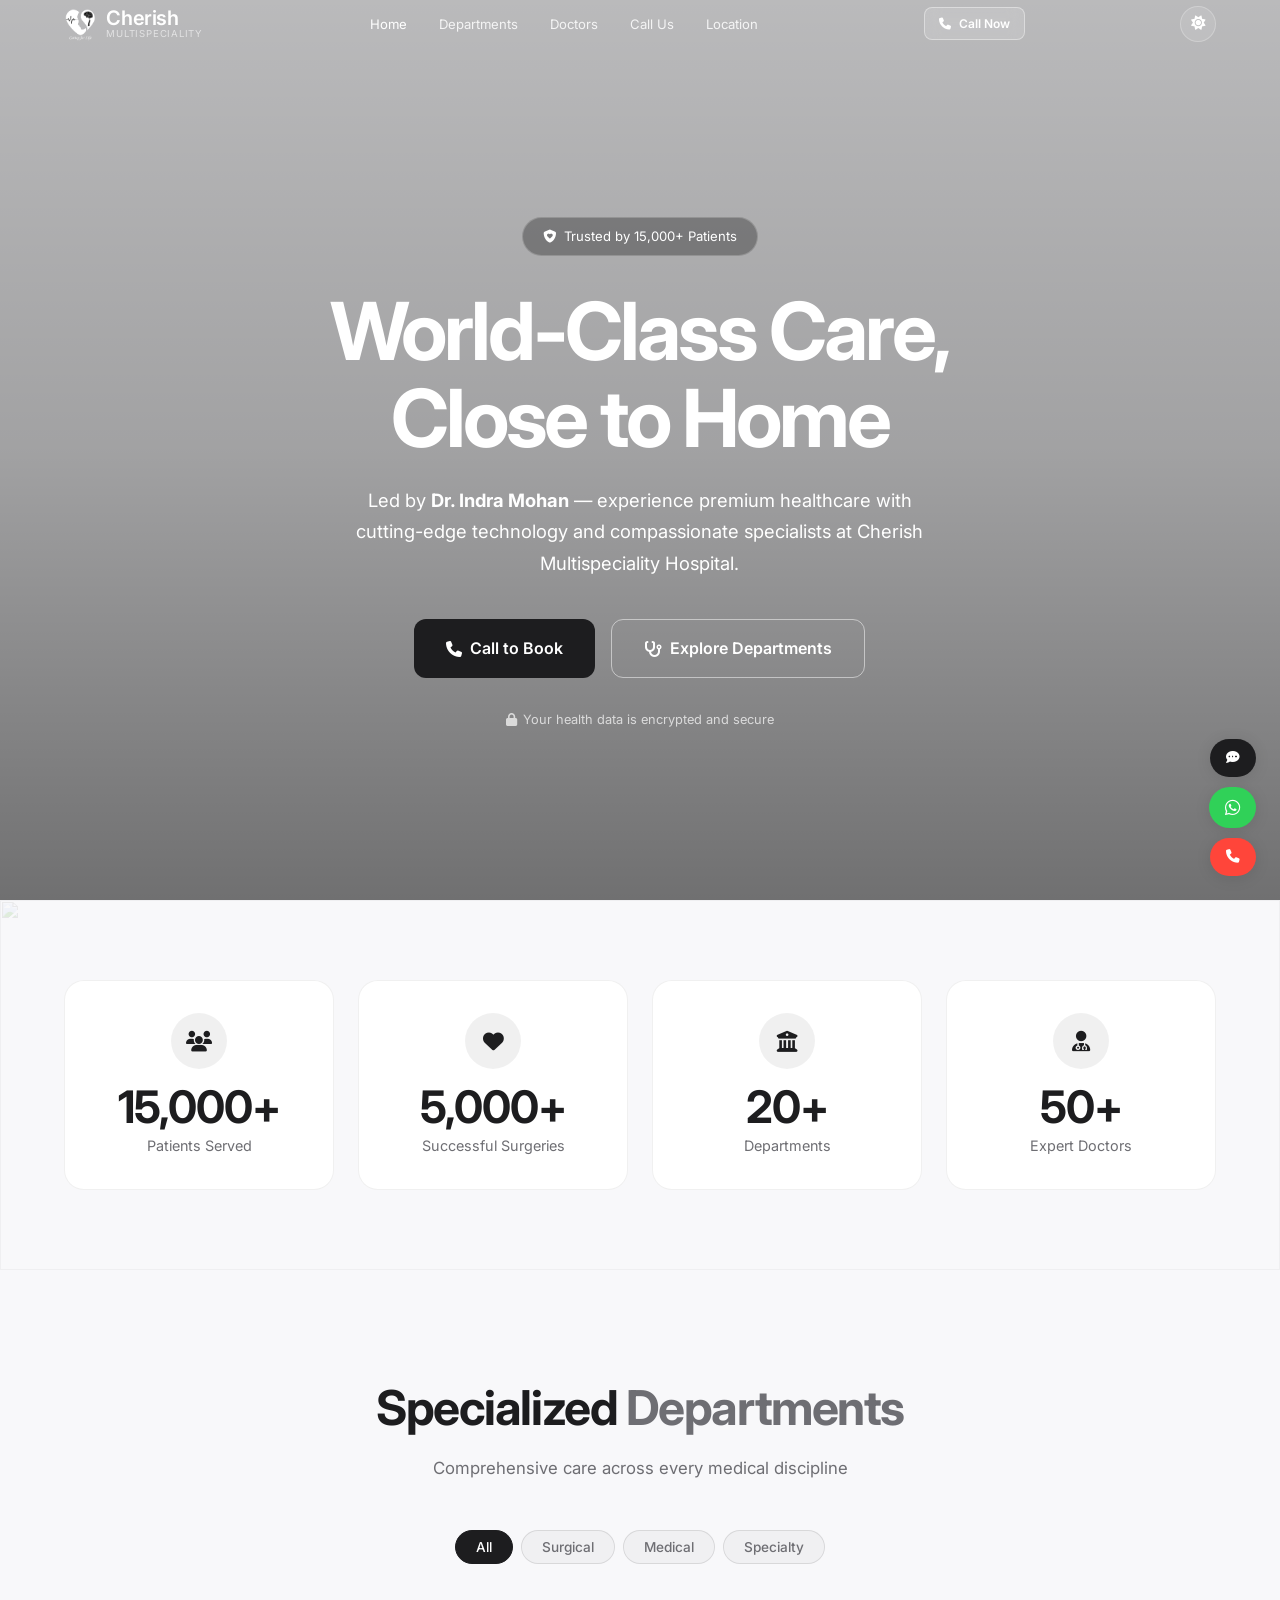
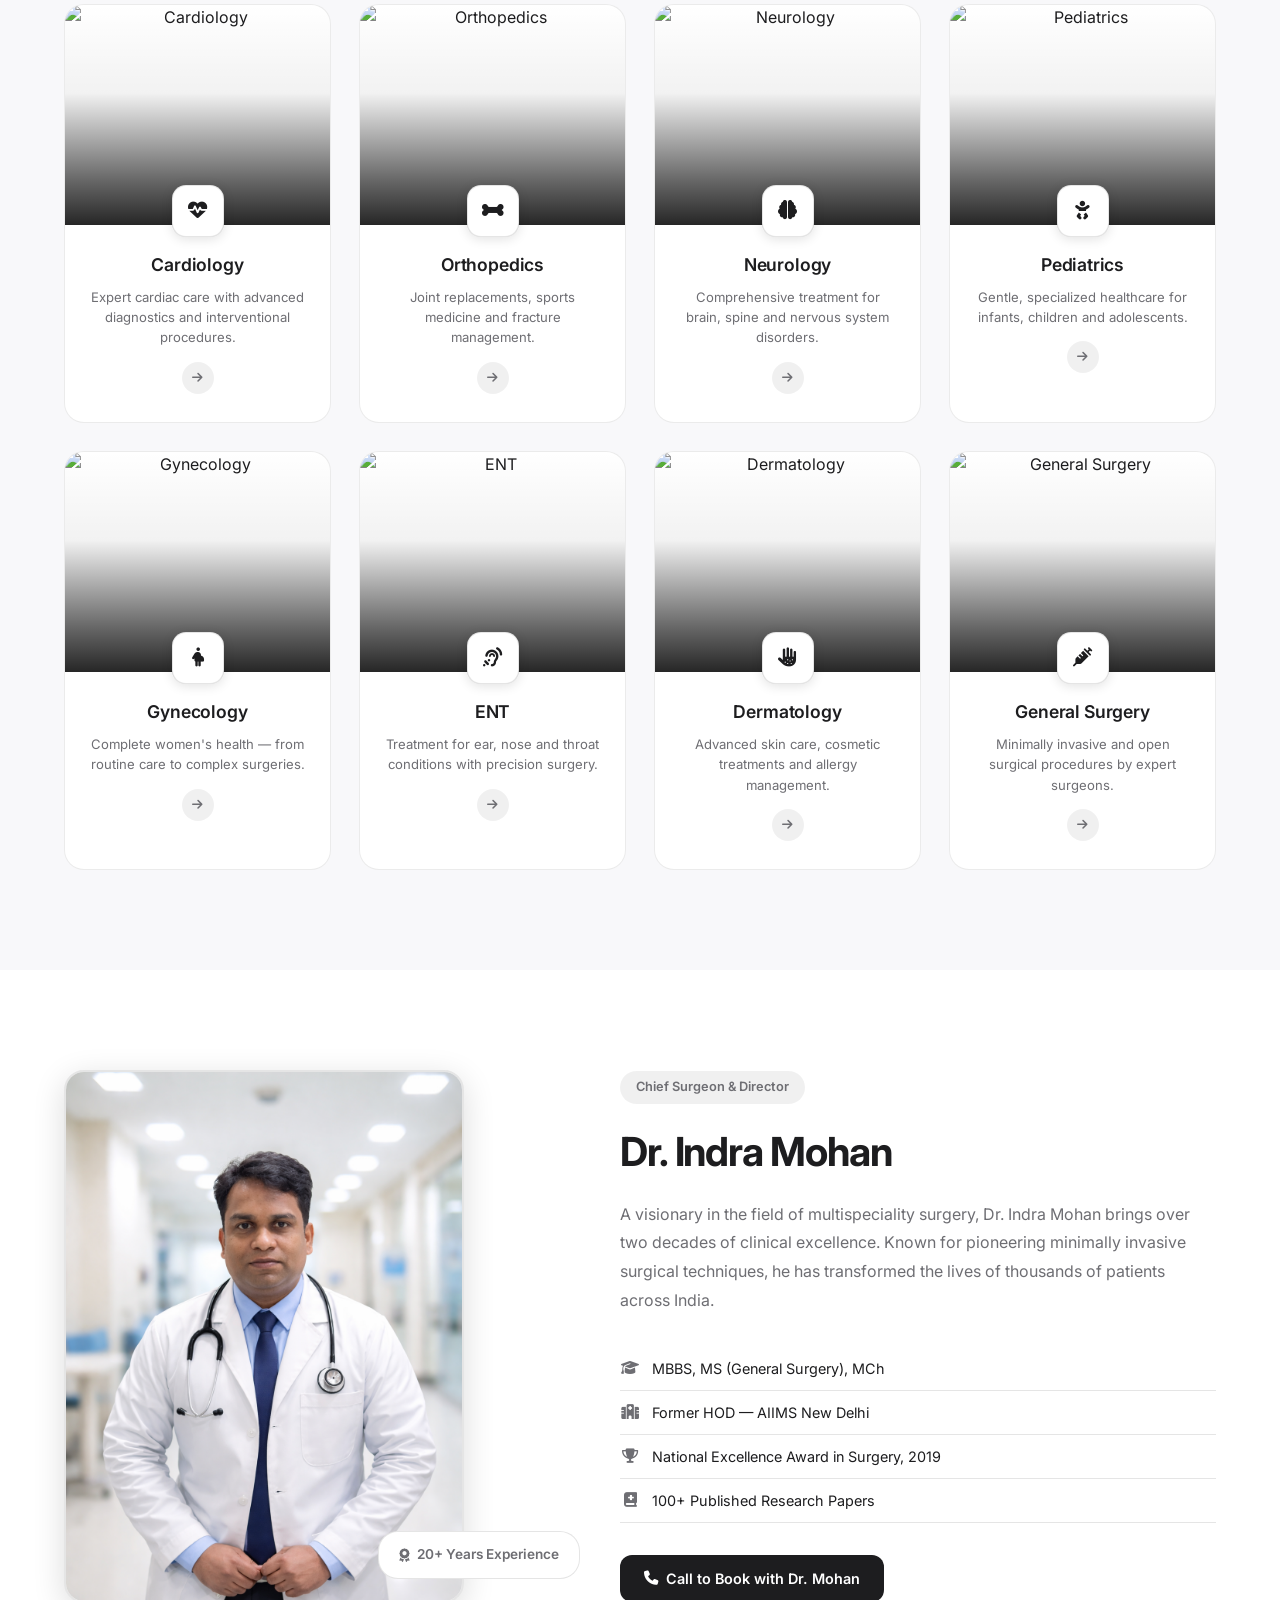
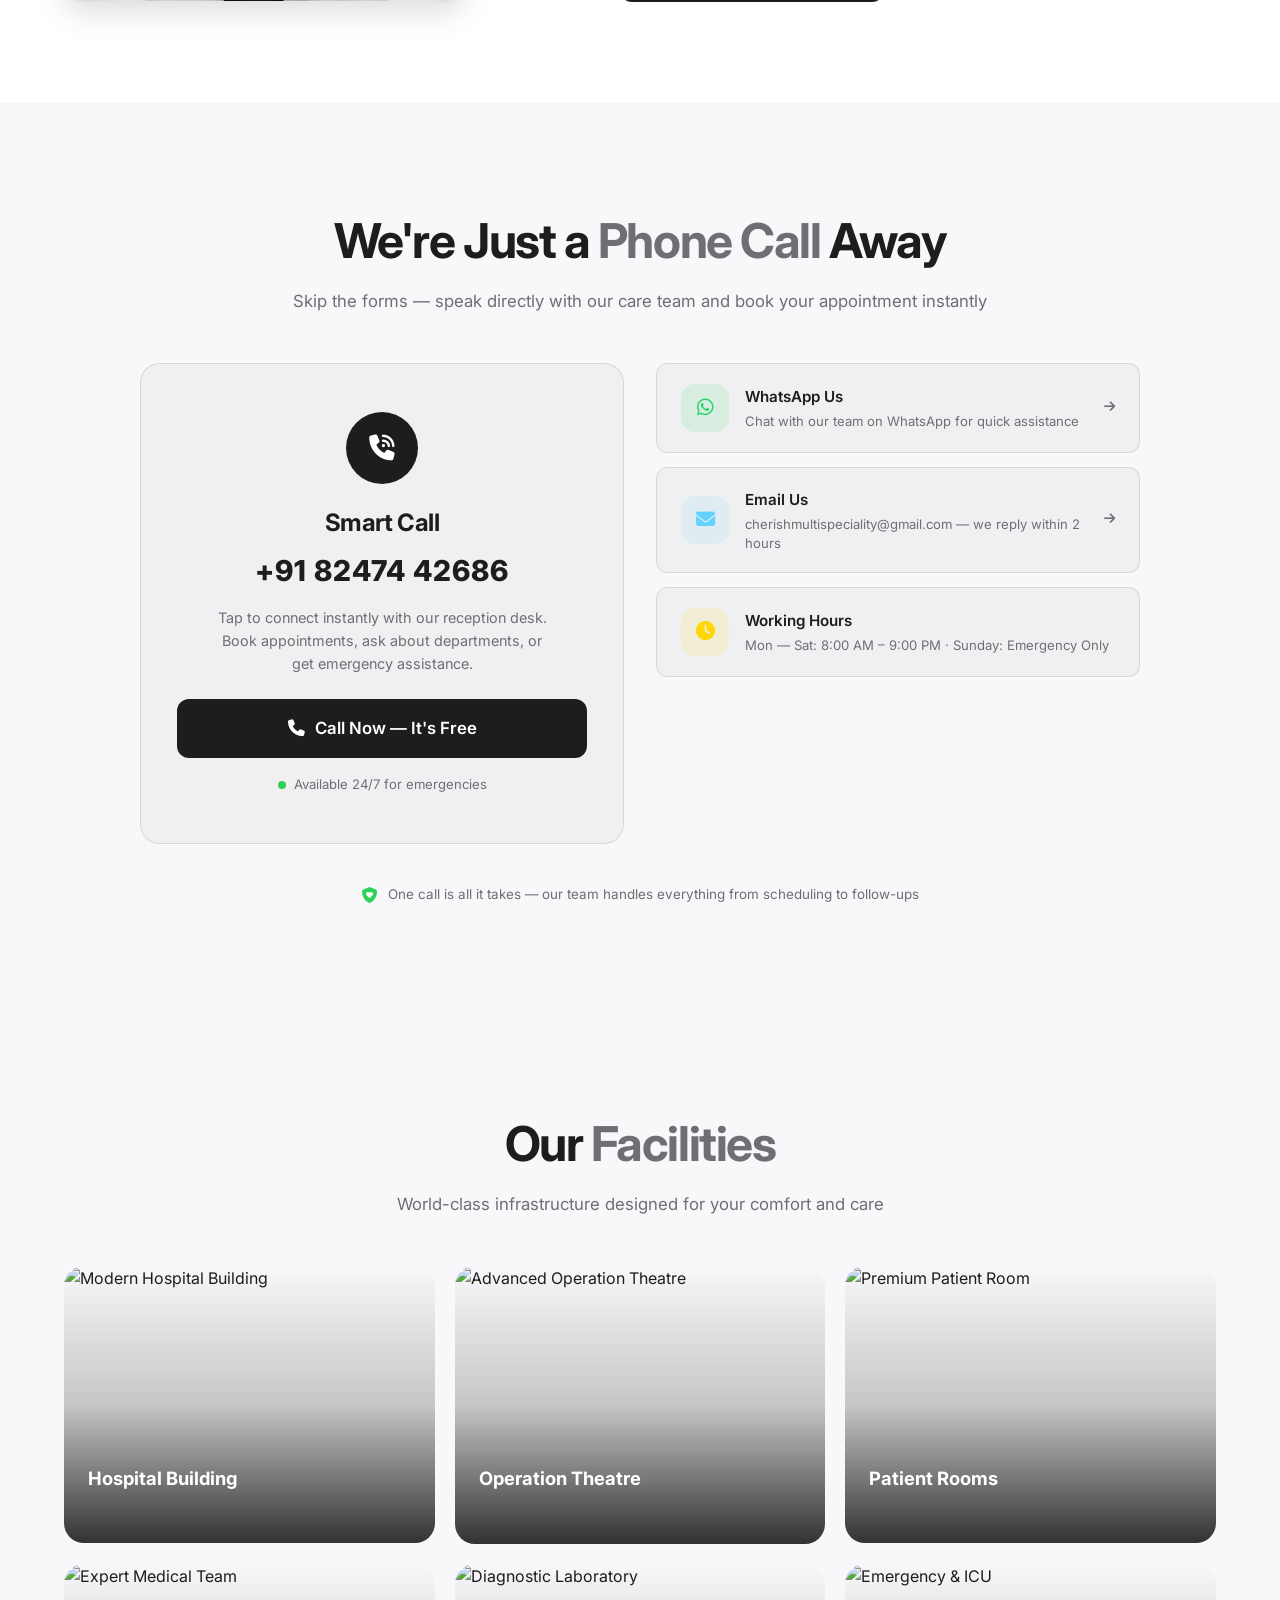
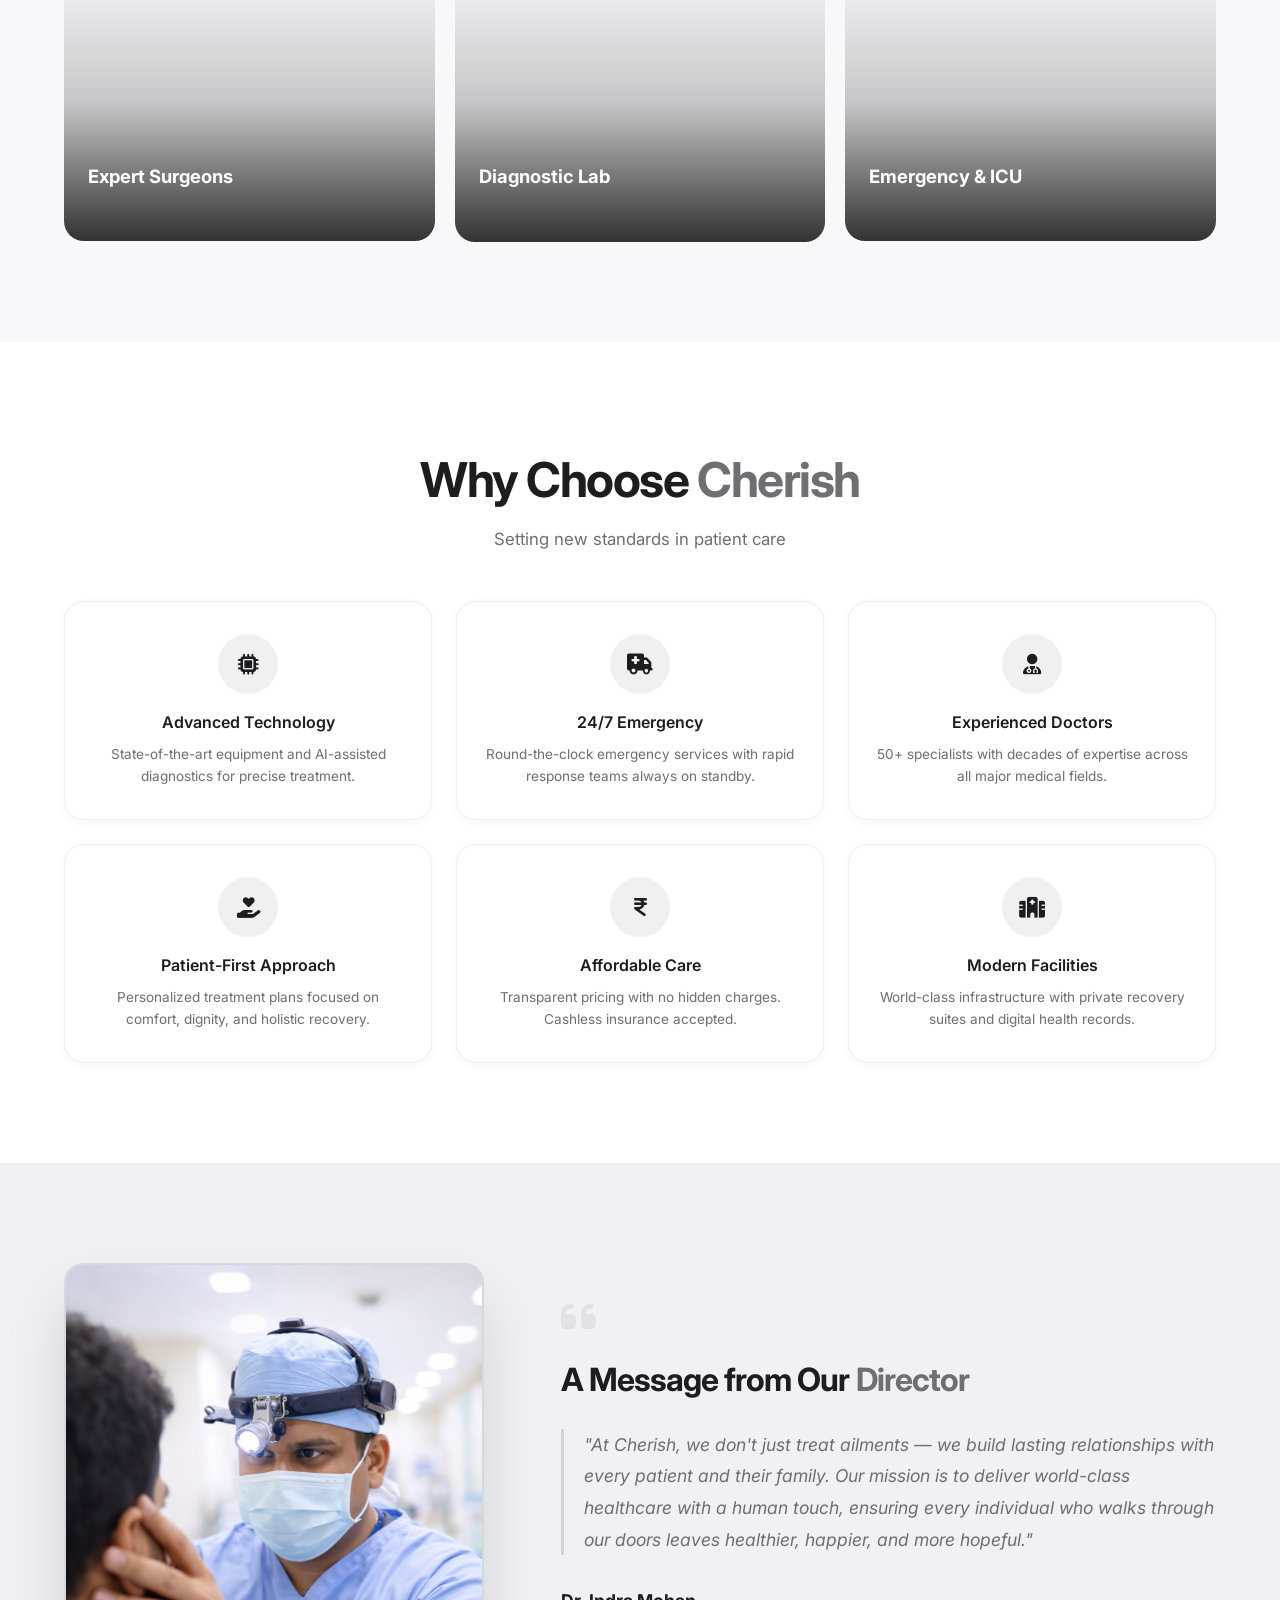
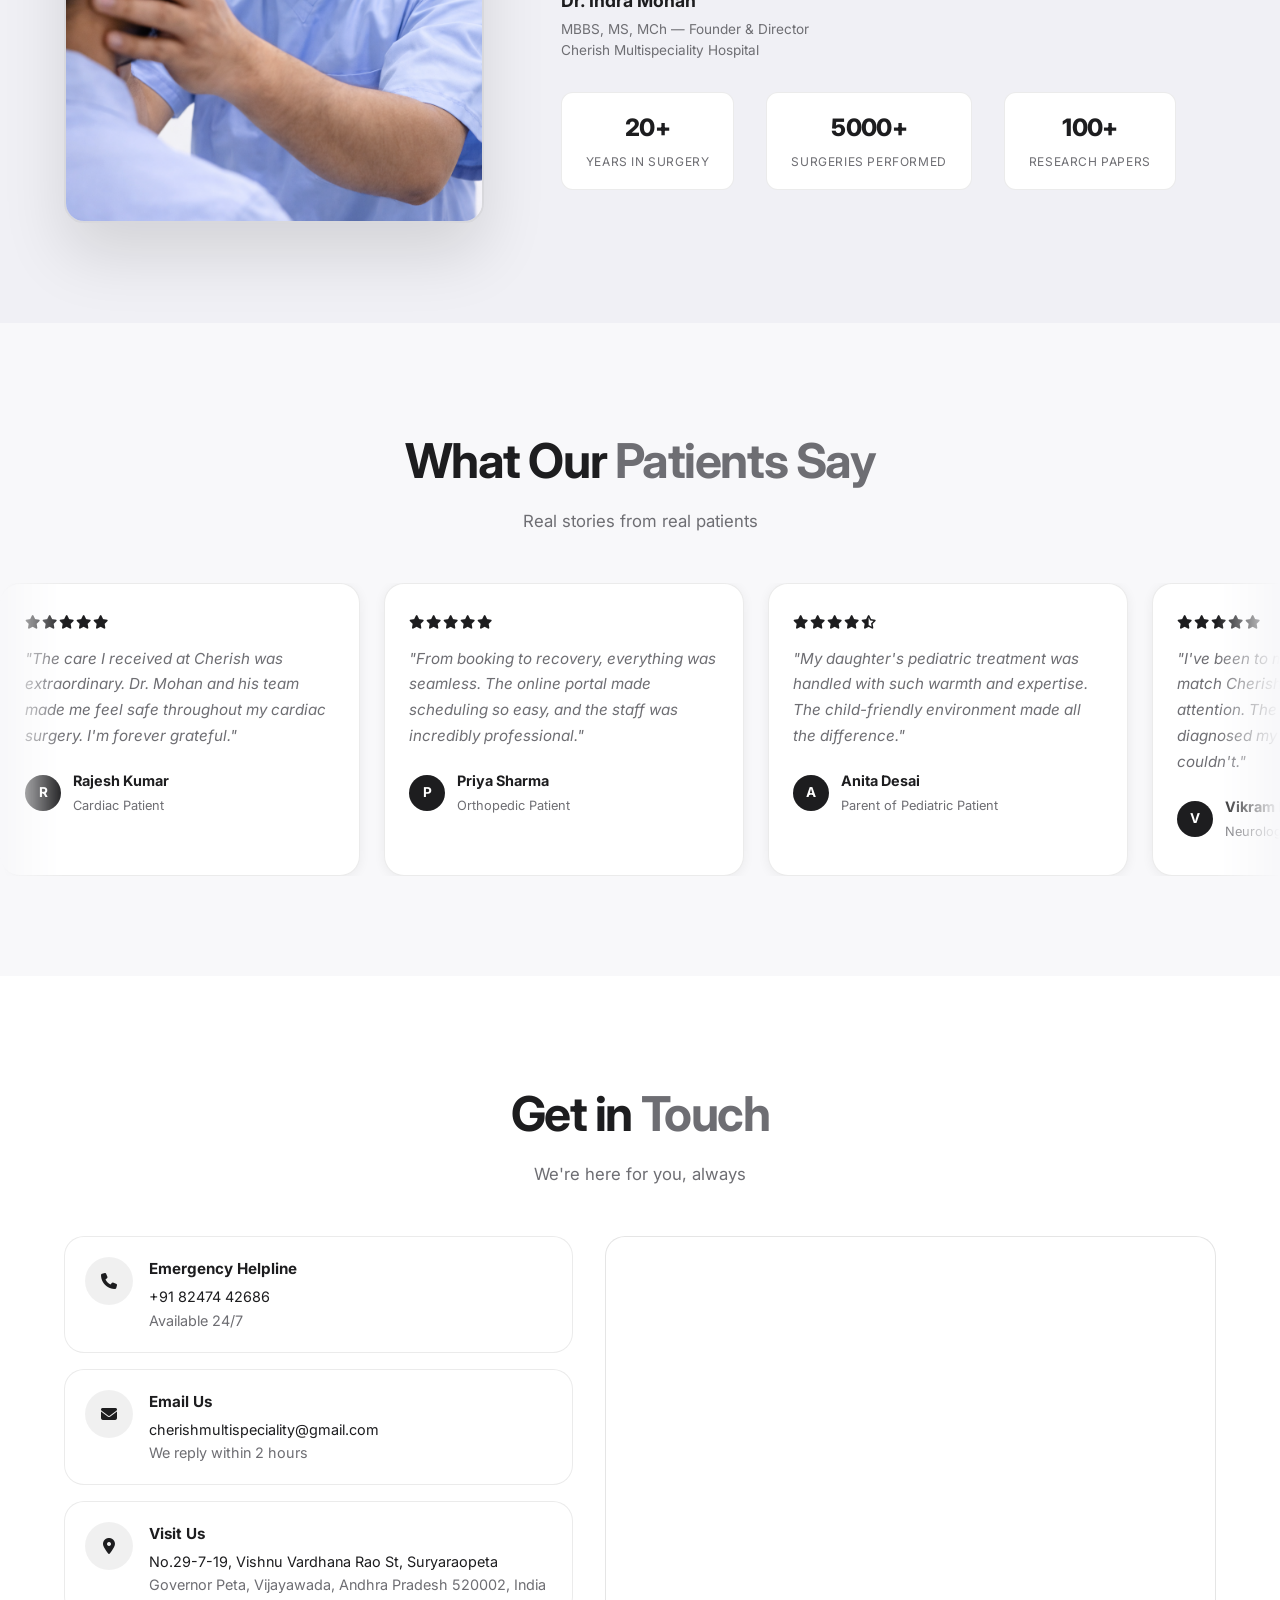
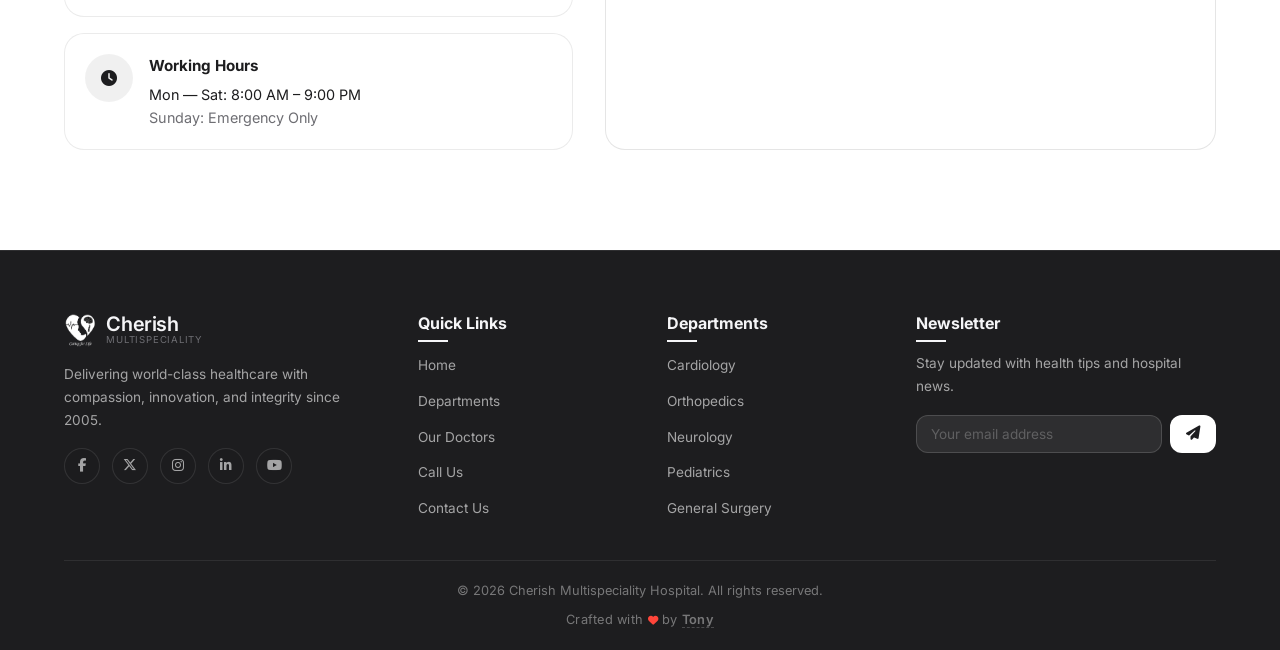
==== index.html @ 71f250b2 "Fix hero video poster flash on initial load" ====
<!DOCTYPE html>
<html lang="en">
<head>
    <meta charset="UTF-8">
    <meta name="viewport" content="width=device-width, initial-scale=1.0">
    <title>Cherish Multispeciality Hospital — World-Class Care, Close to Home</title>
    <meta name="description" content="Cherish Multispeciality Hospital offers premium healthcare with 50+ expert doctors across 20+ departments. Book your appointment online today.">
    <meta property="og:title" content="Cherish Multispeciality Hospital">
    <meta property="og:description" content="World-Class Care, Close to Home. Book appointments with top specialists instantly.">
    <meta property="og:type" content="website">

    <!-- Google Fonts -->
    <link rel="preconnect" href="https://fonts.googleapis.com">
    <link rel="preconnect" href="https://fonts.gstatic.com" crossorigin>
    <link href="https://fonts.googleapis.com/css2?family=Inter:wght@300;400;500;600;700;800&display=swap" rel="stylesheet">

    <!-- Font Awesome -->
    <link rel="stylesheet" href="https://cdnjs.cloudflare.com/ajax/libs/font-awesome/6.5.1/css/all.min.css">

    <link rel="stylesheet" href="style.css">

    <!-- Prevent FOUC: apply theme before paint -->
    <script>
        (function(){
            var t = localStorage.getItem('cherishTheme') || (window.matchMedia('(prefers-color-scheme: dark)').matches ? 'dark' : 'light');
            document.documentElement.setAttribute('data-theme', t);
        })();
    </script>
</head>
<body>

    <!-- ============ TOAST CONTAINER ============ -->
    <div id="toast-container" aria-live="polite"></div>

    <!-- ============ NAVBAR ============ -->
    <nav class="navbar" id="navbar">
        <div class="container nav-content">
            <a href="#" class="nav-logo">
                <img src="images/logo.png" alt="Cherish Hospital Logo" class="nav-logo-img">
                <div class="nav-logo-text"><span>Cherish</span><small>Multispeciality</small></div>
            </a>

            <ul class="nav-links" id="navLinks">
                <li><a href="#home" class="active">Home</a></li>
                <li><a href="#departments">Departments</a></li>
                <li><a href="#doctor-spotlight">Doctors</a></li>
                <li><a href="#booking">Call Us</a></li>
                <li><a href="#contact">Location</a></li>
            </ul>

            <!-- Guest View -->
            <div class="nav-actions" id="guestActions">
                <a href="tel:+918247442686" class="btn btn-accent" id="navBookBtn">
                    <i class="fa-solid fa-phone"></i> Call Now
                </a>
            </div>

            <button class="theme-toggle" id="themeToggle" onclick="toggleTheme()" aria-label="Toggle dark/light mode">
                <i class="fa-solid fa-moon" id="themeIcon"></i>
            </button>

            <button class="hamburger" id="hamburger" onclick="toggleMobileNav()" aria-label="Toggle navigation">
                <span></span><span></span><span></span>
            </button>
        </div>
    </nav>

    <!-- ============ HERO SECTION ============ -->
    <section class="hero reveal" id="home">
        <div class="hero-bg-video" aria-hidden="true">
            <video id="heroVideo" autoplay muted loop playsinline>
                <source src="videos/hero-dna.mp4" type="video/mp4">
            </video>
        </div>
        <div class="hero-overlay" aria-hidden="true"></div>
        <div class="container hero-content">
            <div class="hero-badge">
                <i class="fa-solid fa-shield-heart"></i> Trusted by 15,000+ Patients
            </div>
            <h1>World-Class Care,<br><span class="text-accent">Close to Home</span></h1>
            <p class="hero-subtitle">Led by <strong>Dr. Indra Mohan</strong> — experience premium healthcare with cutting-edge technology and compassionate specialists at Cherish Multispeciality Hospital.</p>
            <div class="hero-actions">
                <a href="tel:+918247442686" class="btn btn-accent btn-lg">
                    <i class="fa-solid fa-phone"></i> Call to Book
                </a>
                <a href="#departments" class="btn btn-outline btn-lg">
                    <i class="fa-solid fa-stethoscope"></i> Explore Departments
                </a>
            </div>
            <div class="hero-micro-copy">
                <i class="fa-solid fa-lock"></i> Your health data is encrypted and secure
            </div>
        </div>
    </section>

    <!-- ============ TRUST STATS ============ -->
    <section class="stats-section reveal" id="stats">
        <div class="stats-bg-image" aria-hidden="true">
            <img src="https://images.unsplash.com/photo-1504439468489-c8920d796a29?auto=format&fit=crop&w=1920&q=80" alt="" loading="lazy">
        </div>
        <div class="container">
            <div class="stats-grid">
                <div class="stat-card glass-card">
                    <div class="stat-icon"><i class="fa-solid fa-users"></i></div>
                    <h3 class="stat-number" data-target="15000">0</h3>
                    <p class="stat-label">Patients Served</p>
                </div>
                <div class="stat-card glass-card">
                    <div class="stat-icon"><i class="fa-solid fa-heart"></i></div>
                    <h3 class="stat-number" data-target="5000">0</h3>
                    <p class="stat-label">Successful Surgeries</p>
                </div>
                <div class="stat-card glass-card">
                    <div class="stat-icon"><i class="fa-solid fa-building-columns"></i></div>
                    <h3 class="stat-number" data-target="20">0</h3>
                    <p class="stat-label">Departments</p>
                </div>
                <div class="stat-card glass-card">
                    <div class="stat-icon"><i class="fa-solid fa-user-doctor"></i></div>
                    <h3 class="stat-number" data-target="50">0</h3>
                    <p class="stat-label">Expert Doctors</p>
                </div>
            </div>
        </div>
    </section>

    <!-- ============ DEPARTMENTS ============ -->
    <section class="departments-section reveal" id="departments">
        <div class="container">
            <div class="section-header">
                <h2 class="section-title">Specialized <span class="text-accent">Departments</span></h2>
                <p class="section-subtitle">Comprehensive care across every medical discipline</p>
            </div>
            <div class="dept-filters">
                <button class="filter-btn active" data-filter="all">All</button>
                <button class="filter-btn" data-filter="surgical">Surgical</button>
                <button class="filter-btn" data-filter="medical">Medical</button>
                <button class="filter-btn" data-filter="specialty">Specialty</button>
            </div>
            <div class="dept-grid" id="deptGrid">
                <!-- Rendered by JS -->
            </div>
        </div>
    </section>

    <!-- ============ DR. INDRA MOHAN SPOTLIGHT ============ -->
    <section class="doctor-spotlight reveal" id="doctor-spotlight">
        <div class="container">
            <div class="spotlight-grid">
                <div class="spotlight-image">
                    <img src="images/ChatGPT%20Image%20Mar%2024,%202026,%2006_59_44%20PM.png" alt="Dr. Indra Mohan — Chief Surgeon &amp; Director" class="spotlight-photo" loading="lazy">
                    <div class="spotlight-badge glass-card">
                        <i class="fa-solid fa-award"></i>
                        <span>20+ Years Experience</span>
                    </div>
                </div>
                <div class="spotlight-info">
                    <div class="spotlight-tag">Chief Surgeon & Director</div>
                    <h2>Dr. Indra Mohan</h2>
                    <p class="spotlight-bio">A visionary in the field of multispeciality surgery, Dr. Indra Mohan brings over two decades of clinical excellence. Known for pioneering minimally invasive surgical techniques, he has transformed the lives of thousands of patients across India.</p>
                    <div class="spotlight-credentials">
                        <div class="credential">
                            <i class="fa-solid fa-graduation-cap"></i>
                            <span>MBBS, MS (General Surgery), MCh</span>
                        </div>
                        <div class="credential">
                            <i class="fa-solid fa-hospital"></i>
                            <span>Former HOD — AIIMS New Delhi</span>
                        </div>
                        <div class="credential">
                            <i class="fa-solid fa-trophy"></i>
                            <span>National Excellence Award in Surgery, 2019</span>
                        </div>
                        <div class="credential">
                            <i class="fa-solid fa-book-medical"></i>
                            <span>100+ Published Research Papers</span>
                        </div>
                    </div>
                    <a href="tel:+918247442686" class="btn btn-accent">
                        <i class="fa-solid fa-phone"></i> Call to Book with Dr. Mohan
                    </a>
                </div>
            </div>
        </div>
    </section>

    <!-- ============ SMART CALL SECTION ============ -->
    <section class="smart-call-section reveal" id="booking">
        <div class="container">
            <div class="section-header">
                <h2 class="section-title">We're Just a <span class="text-accent">Phone Call</span> Away</h2>
                <p class="section-subtitle">Skip the forms — speak directly with our care team and book your appointment instantly</p>
            </div>

            <div class="smart-call-grid">
                <!-- Primary Call Card -->
                <div class="smart-call-card smart-call-primary glass-card">
                    <div class="smart-call-icon-wrap">
                        <div class="smart-call-icon pulse-ring">
                            <i class="fa-solid fa-phone-volume"></i>
                        </div>
                    </div>
                    <h3>Smart Call</h3>
                    <p class="smart-call-number">+91 82474 42686</p>
                    <p class="smart-call-desc">Tap to connect instantly with our reception desk. Book appointments, ask about departments, or get emergency assistance.</p>
                    <a href="tel:+918247442686" class="btn btn-accent btn-lg smart-call-btn">
                        <i class="fa-solid fa-phone"></i> Call Now — It's Free
                    </a>
                    <div class="smart-call-availability">
                        <span class="smart-call-live-dot"></span>
                        <span>Available 24/7 for emergencies</span>
                    </div>
                </div>

                <!-- Secondary Contact Options -->
                <div class="smart-call-options">
                    <a href="https://wa.me/918247442686?text=Hi%2C%20I%20want%20to%20book%20an%20appointment" target="_blank" rel="noopener noreferrer" class="smart-call-option glass-card">
                        <div class="smart-option-icon" style="background: rgba(37,211,102,0.12); color: #25d366;">
                            <i class="fa-brands fa-whatsapp"></i>
                        </div>
                        <div class="smart-option-info">
                            <h4>WhatsApp Us</h4>
                            <p>Chat with our team on WhatsApp for quick assistance</p>
                        </div>
                        <i class="fa-solid fa-arrow-right smart-option-arrow"></i>
                    </a>

                    <a href="mailto:cherishmultispeciality@gmail.com" class="smart-call-option glass-card">
                        <div class="smart-option-icon" style="background: rgba(100,210,255,0.12); color: #64d2ff;">
                            <i class="fa-solid fa-envelope"></i>
                        </div>
                        <div class="smart-option-info">
                            <h4>Email Us</h4>
                            <p>cherishmultispeciality@gmail.com — we reply within 2 hours</p>
                        </div>
                        <i class="fa-solid fa-arrow-right smart-option-arrow"></i>
                    </a>

                    <div class="smart-call-option glass-card">
                        <div class="smart-option-icon" style="background: rgba(255,214,10,0.12); color: #ffd60a;">
                            <i class="fa-solid fa-clock"></i>
                        </div>
                        <div class="smart-option-info">
                            <h4>Working Hours</h4>
                            <p>Mon — Sat: 8:00 AM – 9:00 PM · Sunday: Emergency Only</p>
                        </div>
                    </div>
                </div>
            </div>

            <div class="smart-call-trust">
                <i class="fa-solid fa-shield-heart"></i>
                <span>One call is all it takes — our team handles everything from scheduling to follow-ups</span>
            </div>
        </div>
    </section>

    <!-- ============ FACILITIES GALLERY ============ -->
    <section class="facilities-section" id="facilities">
        <div class="container">
            <div class="section-header">
                <h2 class="section-title">Our <span class="text-accent">Facilities</span></h2>
                <p class="section-subtitle">World-class infrastructure designed for your comfort and care</p>
            </div>
            <div class="facilities-grid">
                <div class="facility-card">
                    <img src="https://images.unsplash.com/photo-1586773860418-d37222d8fce3?auto=format&fit=crop&w=600&q=80" alt="Modern Hospital Building" loading="lazy">
                    <div class="facility-overlay">
                        <h4>Hospital Building</h4>
                        <p>State-of-the-art 200-bed facility</p>
                    </div>
                </div>
                <div class="facility-card">
                    <img src="https://images.unsplash.com/photo-1581595220892-b0739db3ba8c?auto=format&fit=crop&w=600&q=80" alt="Advanced Operation Theatre" loading="lazy">
                    <div class="facility-overlay">
                        <h4>Operation Theatre</h4>
                        <p>Modular OTs with laminar airflow</p>
                    </div>
                </div>
                <div class="facility-card">
                    <img src="https://images.unsplash.com/photo-1576091160550-2173dba999ef?auto=format&fit=crop&w=600&q=80" alt="Premium Patient Room" loading="lazy">
                    <div class="facility-overlay">
                        <h4>Patient Rooms</h4>
                        <p>Private suites with 24/7 monitoring</p>
                    </div>
                </div>
                <div class="facility-card">
                    <img src="https://images.unsplash.com/photo-1579684385127-1ef15d508118?auto=format&fit=crop&w=600&q=80" alt="Expert Medical Team" loading="lazy">
                    <div class="facility-overlay">
                        <h4>Expert Surgeons</h4>
                        <p>Led by Dr. Indra Mohan &amp; 50+ specialists</p>
                    </div>
                </div>
                <div class="facility-card">
                    <img src="https://images.unsplash.com/photo-1584982751601-97dcc096659c?auto=format&fit=crop&w=600&q=80" alt="Diagnostic Laboratory" loading="lazy">
                    <div class="facility-overlay">
                        <h4>Diagnostic Lab</h4>
                        <p>AI-powered diagnostics &amp; imaging</p>
                    </div>
                </div>
                <div class="facility-card">
                    <img src="https://images.unsplash.com/photo-1538108149393-fbbd81895907?auto=format&fit=crop&w=600&q=80" alt="Emergency &amp; ICU" loading="lazy">
                    <div class="facility-overlay">
                        <h4>Emergency &amp; ICU</h4>
                        <p>24/7 critical care with rapid response</p>
                    </div>
                </div>
            </div>
        </div>
    </section>

    <!-- ============ WHY CHOOSE US ============ -->
    <section class="why-section reveal" id="why-us">
        <div class="container">
            <div class="section-header">
                <h2 class="section-title">Why Choose <span class="text-accent">Cherish</span></h2>
                <p class="section-subtitle">Setting new standards in patient care</p>
            </div>
            <div class="why-grid">
                <div class="why-card glass-card">
                    <div class="why-icon"><i class="fa-solid fa-microchip"></i></div>
                    <h4>Advanced Technology</h4>
                    <p>State-of-the-art equipment and AI-assisted diagnostics for precise treatment.</p>
                </div>
                <div class="why-card glass-card">
                    <div class="why-icon"><i class="fa-solid fa-truck-medical"></i></div>
                    <h4>24/7 Emergency</h4>
                    <p>Round-the-clock emergency services with rapid response teams always on standby.</p>
                </div>
                <div class="why-card glass-card">
                    <div class="why-icon"><i class="fa-solid fa-user-doctor"></i></div>
                    <h4>Experienced Doctors</h4>
                    <p>50+ specialists with decades of expertise across all major medical fields.</p>
                </div>
                <div class="why-card glass-card">
                    <div class="why-icon"><i class="fa-solid fa-hand-holding-heart"></i></div>
                    <h4>Patient-First Approach</h4>
                    <p>Personalized treatment plans focused on comfort, dignity, and holistic recovery.</p>
                </div>
                <div class="why-card glass-card">
                    <div class="why-icon"><i class="fa-solid fa-indian-rupee-sign"></i></div>
                    <h4>Affordable Care</h4>
                    <p>Transparent pricing with no hidden charges. Cashless insurance accepted.</p>
                </div>
                <div class="why-card glass-card">
                    <div class="why-icon"><i class="fa-solid fa-hospital"></i></div>
                    <h4>Modern Facilities</h4>
                    <p>World-class infrastructure with private recovery suites and digital health records.</p>
                </div>
            </div>
        </div>
    </section>

    <!-- ============ DIRECTOR'S MESSAGE ============ -->
    <section class="director-section reveal" id="director-message">
        <div class="container">
            <div class="director-grid">
                <div class="director-image">
                    <img src="images/ChatGPT%20Image%20Mar%2024,%202026,%2007_15_55%20PM.png" alt="Dr. Indra Mohan — Director, Cherish Hospital" loading="lazy">
                </div>
                <div class="director-content">
                    <div class="director-quote-icon"><i class="fa-solid fa-quote-left"></i></div>
                    <h2 class="director-heading">A Message from Our <span class="text-accent">Director</span></h2>
                    <blockquote class="director-quote">
                        "At Cherish, we don't just treat ailments — we build lasting relationships with every patient and their family. Our mission is to deliver world-class healthcare with a human touch, ensuring every individual who walks through our doors leaves healthier, happier, and more hopeful."
                    </blockquote>
                    <div class="director-sign">
                        <strong>Dr. Indra Mohan</strong>
                        <span>MBBS, MS, MCh — Founder & Director</span>
                        <span>Cherish Multispeciality Hospital</span>
                    </div>
                    <div class="director-stats">
                        <div class="director-stat">
                            <strong>20+</strong>
                            <span>Years in Surgery</span>
                        </div>
                        <div class="director-stat">
                            <strong>5000+</strong>
                            <span>Surgeries Performed</span>
                        </div>
                        <div class="director-stat">
                            <strong>100+</strong>
                            <span>Research Papers</span>
                        </div>
                    </div>
                </div>
            </div>
        </div>
    </section>

    <!-- ============ TESTIMONIALS ============ -->
    <section class="testimonials-section reveal" id="testimonials">
        <div class="container">
            <div class="section-header">
                <h2 class="section-title">What Our <span class="text-accent">Patients Say</span></h2>
                <p class="section-subtitle">Real stories from real patients</p>
            </div>
        </div>
        <div class="marquee-wrapper">
            <div class="marquee-track">
                <!-- Original cards -->
                <div class="testimonial-card glass-card">
                    <div class="testimonial-stars">
                        <i class="fa-solid fa-star"></i><i class="fa-solid fa-star"></i><i class="fa-solid fa-star"></i><i class="fa-solid fa-star"></i><i class="fa-solid fa-star"></i>
                    </div>
                    <p class="testimonial-text">"The care I received at Cherish was extraordinary. Dr. Mohan and his team made me feel safe throughout my cardiac surgery. I'm forever grateful."</p>
                    <div class="testimonial-author">
                        <div class="avatar-circle">R</div>
                        <div>
                            <strong>Rajesh Kumar</strong>
                            <span>Cardiac Patient</span>
                        </div>
                    </div>
                </div>
                <div class="testimonial-card glass-card">
                    <div class="testimonial-stars">
                        <i class="fa-solid fa-star"></i><i class="fa-solid fa-star"></i><i class="fa-solid fa-star"></i><i class="fa-solid fa-star"></i><i class="fa-solid fa-star"></i>
                    </div>
                    <p class="testimonial-text">"From booking to recovery, everything was seamless. The online portal made scheduling so easy, and the staff was incredibly professional."</p>
                    <div class="testimonial-author">
                        <div class="avatar-circle">P</div>
                        <div>
                            <strong>Priya Sharma</strong>
                            <span>Orthopedic Patient</span>
                        </div>
                    </div>
                </div>
                <div class="testimonial-card glass-card">
                    <div class="testimonial-stars">
                        <i class="fa-solid fa-star"></i><i class="fa-solid fa-star"></i><i class="fa-solid fa-star"></i><i class="fa-solid fa-star"></i><i class="fa-solid fa-star-half-stroke"></i>
                    </div>
                    <p class="testimonial-text">"My daughter's pediatric treatment was handled with such warmth and expertise. The child-friendly environment made all the difference."</p>
                    <div class="testimonial-author">
                        <div class="avatar-circle">A</div>
                        <div>
                            <strong>Anita Desai</strong>
                            <span>Parent of Pediatric Patient</span>
                        </div>
                    </div>
                </div>
                <div class="testimonial-card glass-card">
                    <div class="testimonial-stars">
                        <i class="fa-solid fa-star"></i><i class="fa-solid fa-star"></i><i class="fa-solid fa-star"></i><i class="fa-solid fa-star"></i><i class="fa-solid fa-star"></i>
                    </div>
                    <p class="testimonial-text">"I've been to many hospitals, but none match Cherish's level of personal attention. The neurology department diagnosed my condition when others couldn't."</p>
                    <div class="testimonial-author">
                        <div class="avatar-circle">V</div>
                        <div>
                            <strong>Vikram Patel</strong>
                            <span>Neurology Patient</span>
                        </div>
                    </div>
                </div>
                <div class="testimonial-card glass-card">
                    <div class="testimonial-stars">
                        <i class="fa-solid fa-star"></i><i class="fa-solid fa-star"></i><i class="fa-solid fa-star"></i><i class="fa-solid fa-star"></i><i class="fa-solid fa-star"></i>
                    </div>
                    <p class="testimonial-text">"The dermatology department transformed my skin health. Affordable, advanced treatments with visible results within weeks. Highly recommended!"</p>
                    <div class="testimonial-author">
                        <div class="avatar-circle">S</div>
                        <div>
                            <strong>Sunita Rao</strong>
                            <span>Dermatology Patient</span>
                        </div>
                    </div>
                </div>
                <!-- Duplicated cards for seamless loop -->
                <div class="testimonial-card glass-card">
                    <div class="testimonial-stars">
                        <i class="fa-solid fa-star"></i><i class="fa-solid fa-star"></i><i class="fa-solid fa-star"></i><i class="fa-solid fa-star"></i><i class="fa-solid fa-star"></i>
                    </div>
                    <p class="testimonial-text">"The care I received at Cherish was extraordinary. Dr. Mohan and his team made me feel safe throughout my cardiac surgery. I'm forever grateful."</p>
                    <div class="testimonial-author">
                        <div class="avatar-circle">R</div>
                        <div>
                            <strong>Rajesh Kumar</strong>
                            <span>Cardiac Patient</span>
                        </div>
                    </div>
                </div>
                <div class="testimonial-card glass-card">
                    <div class="testimonial-stars">
                        <i class="fa-solid fa-star"></i><i class="fa-solid fa-star"></i><i class="fa-solid fa-star"></i><i class="fa-solid fa-star"></i><i class="fa-solid fa-star"></i>
                    </div>
                    <p class="testimonial-text">"From booking to recovery, everything was seamless. The online portal made scheduling so easy, and the staff was incredibly professional."</p>
                    <div class="testimonial-author">
                        <div class="avatar-circle">P</div>
                        <div>
                            <strong>Priya Sharma</strong>
                            <span>Orthopedic Patient</span>
                        </div>
                    </div>
                </div>
                <div class="testimonial-card glass-card">
                    <div class="testimonial-stars">
                        <i class="fa-solid fa-star"></i><i class="fa-solid fa-star"></i><i class="fa-solid fa-star"></i><i class="fa-solid fa-star"></i><i class="fa-solid fa-star-half-stroke"></i>
                    </div>
                    <p class="testimonial-text">"My daughter's pediatric treatment was handled with such warmth and expertise. The child-friendly environment made all the difference."</p>
                    <div class="testimonial-author">
                        <div class="avatar-circle">A</div>
                        <div>
                            <strong>Anita Desai</strong>
                            <span>Parent of Pediatric Patient</span>
                        </div>
                    </div>
                </div>
                <div class="testimonial-card glass-card">
                    <div class="testimonial-stars">
                        <i class="fa-solid fa-star"></i><i class="fa-solid fa-star"></i><i class="fa-solid fa-star"></i><i class="fa-solid fa-star"></i><i class="fa-solid fa-star"></i>
                    </div>
                    <p class="testimonial-text">"I've been to many hospitals, but none match Cherish's level of personal attention. The neurology department diagnosed my condition when others couldn't."</p>
                    <div class="testimonial-author">
                        <div class="avatar-circle">V</div>
                        <div>
                            <strong>Vikram Patel</strong>
                            <span>Neurology Patient</span>
                        </div>
                    </div>
                </div>
                <div class="testimonial-card glass-card">
                    <div class="testimonial-stars">
                        <i class="fa-solid fa-star"></i><i class="fa-solid fa-star"></i><i class="fa-solid fa-star"></i><i class="fa-solid fa-star"></i><i class="fa-solid fa-star"></i>
                    </div>
                    <p class="testimonial-text">"The dermatology department transformed my skin health. Affordable, advanced treatments with visible results within weeks. Highly recommended!"</p>
                    <div class="testimonial-author">
                        <div class="avatar-circle">S</div>
                        <div>
                            <strong>Sunita Rao</strong>
                            <span>Dermatology Patient</span>
                        </div>
                    </div>
                </div>
            </div>
        </div>
    </section>

    <!-- ============ CONTACT & MAP ============ -->
    <section class="contact-section reveal" id="contact">
        <div class="container">
            <div class="section-header">
                <h2 class="section-title">Get in <span class="text-accent">Touch</span></h2>
                <p class="section-subtitle">We're here for you, always</p>
            </div>
            <div class="contact-grid">
                <div class="contact-info">
                    <a href="tel:+918247442686" class="contact-card glass-card" style="text-decoration:none;color:inherit;">
                        <div class="contact-icon"><i class="fa-solid fa-phone"></i></div>
                        <div>
                            <h4>Emergency Helpline</h4>
                            <p>+91 82474 42686</p>
                            <p class="text-muted">Available 24/7</p>
                        </div>
                    </a>
                    <div class="contact-card glass-card">
                        <div class="contact-icon"><i class="fa-solid fa-envelope"></i></div>
                        <div>
                            <h4>Email Us</h4>
                            <p>cherishmultispeciality@gmail.com</p>
                            <p class="text-muted">We reply within 2 hours</p>
                        </div>
                    </div>
                    <div class="contact-card glass-card">
                        <div class="contact-icon"><i class="fa-solid fa-location-dot"></i></div>
                        <div>
                            <h4>Visit Us</h4>
                            <p>No.29-7-19, Vishnu Vardhana Rao St, Suryaraopeta</p>
                            <p class="text-muted">Governor Peta, Vijayawada, Andhra Pradesh 520002, India</p>
                        </div>
                    </div>
                    <div class="contact-card glass-card">
                        <div class="contact-icon"><i class="fa-solid fa-clock"></i></div>
                        <div>
                            <h4>Working Hours</h4>
                            <p>Mon — Sat: 8:00 AM – 9:00 PM</p>
                            <p class="text-muted">Sunday: Emergency Only</p>
                        </div>
                    </div>
                </div>
                <div class="contact-map glass-card">
                    <iframe src="https://www.google.com/maps/embed?pb=!1m18!1m12!1m3!1d3825.5!2d80.6345067!3d16.5135609!2m3!1f0!2f0!3f0!3m2!1i1024!2i768!4f13.1!3m3!1m2!1s0x3a35e56d852bc77b%3A0x576b206eed85aa77!2sCherish%20multispeciality%20Hospital!5e0!3m2!1sen!2sin!4v1" width="100%" height="100%" style="border:0; border-radius: 16px;" allowfullscreen="" loading="lazy" referrerpolicy="no-referrer-when-downgrade" title="Cherish Multispeciality Hospital Location"></iframe>
                </div>
            </div>
        </div>
    </section>

    <!-- ============ FOOTER ============ -->
    <footer class="footer">
        <div class="container">
            <div class="footer-grid">
                <div class="footer-col">
                    <a href="#" class="nav-logo">
                        <img src="images/logo.png" alt="Cherish Hospital Logo" class="nav-logo-img">
                        <div class="nav-logo-text"><span>Cherish</span><small>Multispeciality</small></div>
                    </a>
                    <p>Delivering world-class healthcare with compassion, innovation, and integrity since 2005.</p>
                    <div class="footer-socials">
                        <a href="https://www.facebook.com/profile.php?id=61574438015860" target="_blank" rel="noopener noreferrer" aria-label="Facebook"><i class="fa-brands fa-facebook-f"></i></a>
                        <a href="https://x.com/MohanIndra15985" target="_blank" rel="noopener noreferrer" aria-label="Twitter"><i class="fa-brands fa-x-twitter"></i></a>
                        <a href="https://www.instagram.com/cherishmultispeciality/?hl=en" target="_blank" rel="noopener noreferrer" aria-label="Instagram"><i class="fa-brands fa-instagram"></i></a>
                        <a href="https://www.linkedin.com/in/cherishmultispeciality-hospital-a41b3a3b6/" target="_blank" rel="noopener noreferrer" aria-label="LinkedIn"><i class="fa-brands fa-linkedin-in"></i></a>
                        <a href="https://www.youtube.com/channel/UCXEZSXaTDcdojFovRT_Ajag" target="_blank" rel="noopener noreferrer" aria-label="YouTube"><i class="fa-brands fa-youtube"></i></a>
                    </div>
                </div>
                <div class="footer-col">
                    <h4>Quick Links</h4>
                    <ul>
                        <li><a href="#home">Home</a></li>
                        <li><a href="#departments">Departments</a></li>
                        <li><a href="#doctor-spotlight">Our Doctors</a></li>
                        <li><a href="#booking">Call Us</a></li>
                        <li><a href="#contact">Contact Us</a></li>
                    </ul>
                </div>
                <div class="footer-col">
                    <h4>Departments</h4>
                    <ul>
                        <li><a href="departments/cardiology.html">Cardiology</a></li>
                        <li><a href="departments/orthopedics.html">Orthopedics</a></li>
                        <li><a href="departments/neurology.html">Neurology</a></li>
                        <li><a href="departments/pediatrics.html">Pediatrics</a></li>
                        <li><a href="departments/general-surgery.html">General Surgery</a></li>
                    </ul>
                </div>
                <div class="footer-col">
                    <h4>Newsletter</h4>
                    <p>Stay updated with health tips and hospital news.</p>
                    <form class="newsletter-form" onsubmit="event.preventDefault(); showToast('Subscribed successfully!', 'success');">
                        <input type="email" placeholder="Your email address" required>
                        <button type="submit" class="btn btn-accent"><i class="fa-solid fa-paper-plane"></i></button>
                    </form>
                </div>
            </div>
            <div class="footer-bar">
                <p>&copy; 2026 Cherish Multispeciality Hospital. All rights reserved.</p>
                <p class="footer-credit">Crafted with <i class="fa-solid fa-heart"></i> by <a href="tel:+918790679998">Tony</a></p>
            </div>
        </div>
    </footer>

    <!-- ============ BACK TO TOP ============ -->
    <button class="back-to-top" id="backToTop" onclick="window.scrollTo({top:0,behavior:'smooth'})" aria-label="Back to top">
        <i class="fa-solid fa-arrow-up"></i>
    </button>

    <!-- ============ FLOATING ACTION BUTTONS ============ -->
    <div class="float-cta">
        <button class="float-btn float-chat" aria-label="Chat with us" onclick="showChatbotPopup()">
            <i class="fa-solid fa-comment-dots"></i>
            <span class="float-label">Chat</span>
        </button>
        <a href="https://wa.me/918247442686?text=Hi%2C%20I%20want%20to%20book%20an%20appointment" target="_blank" rel="noopener noreferrer" class="float-btn float-whatsapp" aria-label="Chat on WhatsApp">
            <i class="fa-brands fa-whatsapp"></i>
            <span class="float-label">WhatsApp</span>
        </a>
        <a href="tel:+918247442686" class="float-btn float-phone" aria-label="Call Emergency">
            <i class="fa-solid fa-phone"></i>
            <span class="float-label">Emergency</span>
        </a>
    </div>

    <!-- ============ CHATBOT POPUP ============ -->
    <div class="chatbot-popup hidden" id="chatbotPopup">
        <div class="chatbot-card">
            <button class="chatbot-close" onclick="closeChatbotPopup()" aria-label="Close">&times;</button>
            <div class="chatbot-icon">
                <i class="fa-solid fa-robot"></i>
            </div>
            <h4>AI Health Assistant</h4>
            <p>Our smart chatbot is under development and will be available soon to help you with appointments, queries &amp; more.</p>
            <span class="chatbot-badge">Coming Soon</span>
        </div>
    </div>

    <script src="script.js"></script>
</body>
</html>
---- style.css ----
﻿/* ============================================
   CHERISH HOSPITAL â€” PREMIUM PORTAL STYLES
   Black & White | Clean Minimal | Apple-Inspired
   ============================================ */

/* ====== CSS VARIABLES ====== */
:root {
    --primary: #000000;
    --primary-light: #111111;
    --primary-mid: #0a0a0a;
    --accent: #ffffff;
    --accent-light: #e5e5e5;
    --accent-glow: rgba(255, 255, 255, 0.12);
    --glass-bg: rgba(255, 255, 255, 0.04);
    --glass-bg-hover: rgba(255, 255, 255, 0.08);
    --glass-border: rgba(255, 255, 255, 0.1);
    --glass-border-hover: rgba(255, 255, 255, 0.2);
    --text: #f5f5f7;
    --text-muted: #86868b;
    --text-dark: #1d1d1f;
    --success: #30d158;
    --success-bg: rgba(48, 209, 88, 0.12);
    --warning: #ffd60a;
    --warning-bg: rgba(255, 214, 10, 0.12);
    --danger: #ff453a;
    --danger-bg: rgba(255, 69, 58, 0.12);
    --info: #64d2ff;
    --info-bg: rgba(100, 210, 255, 0.12);
    --card-bg: #1c1c1e;
    --card-bg-hover: #2c2c2e;
    --card-border: rgba(255, 255, 255, 0.08);
    --surface: #000000;
    --surface-secondary: #1c1c1e;
    --blue-accent: #0071e3;
    --radius: 20px;
    --radius-sm: 12px;
    --radius-xs: 8px;
    --shadow: 0 2px 12px rgba(0, 0, 0, 0.3);
    --shadow-lg: 0 8px 32px rgba(0, 0, 0, 0.5);
    --transition: 0.3s cubic-bezier(0.4, 0, 0.2, 1);
    --transition-fast: 0.15s ease;
    --font-body: 'Inter', -apple-system, BlinkMacSystemFont, 'SF Pro Text', system-ui, sans-serif;
    --font-heading: 'Inter', -apple-system, BlinkMacSystemFont, 'SF Pro Display', system-ui, sans-serif;
    --nav-height: 48px;

    /* Theme-aware tokens (dark defaults) */
    --bg-body: #000000;
    --bg-section-alt: #111111;
    --bg-section-alt2: #0a0a0a;
    --nav-bg: rgba(0, 0, 0, 0.72);
    --nav-bg-scrolled: rgba(0, 0, 0, 0.88);
    --nav-mobile-bg: rgba(0, 0, 0, 0.98);
    --hero-overlay: linear-gradient(180deg, rgba(0, 0, 0, 0.55) 0%, rgba(0, 0, 0, 0.7) 50%, rgba(0, 0, 0, 0.92) 100%);
    --hero-badge-bg: rgba(255, 255, 255, 0.06);
    --hero-badge-border: rgba(255, 255, 255, 0.1);
    --icon-bg: rgba(255, 255, 255, 0.08);
    --icon-color: #fff;
    --icon-hover-bg: #fff;
    --icon-hover-color: #000;
    --btn-accent-bg: #fff;
    --btn-accent-color: #000;
    --btn-accent-hover-bg: #e5e5e5;
    --btn-outline-hover-bg: rgba(255, 255, 255, 0.06);
    --btn-outline-hover-border: #fff;
    --btn-outline-hover-color: #fff;
    --filter-active-bg: #fff;
    --filter-active-color: #000;
    --filter-active-border: #fff;
    --avatar-bg: #fff;
    --avatar-color: #000;
    --input-bg: rgba(255, 255, 255, 0.04);
    --input-border: rgba(255, 255, 255, 0.1);
    --input-focus-border: rgba(255, 255, 255, 0.35);
    --input-focus-bg: rgba(255, 255, 255, 0.06);
    --input-focus-shadow: rgba(255, 255, 255, 0.06);
    --input-color: #fff;
    --input-placeholder: rgba(255, 255, 255, 0.25);
    --label-color: rgba(255, 255, 255, 0.55);
    --optional-color: rgba(255, 255, 255, 0.3);
    --modal-overlay-bg: rgba(0, 0, 0, 0.8);
    --modal-bg: var(--card-bg);
    --toast-bg: rgba(28, 28, 30, 0.98);
    --toast-border: rgba(255, 255, 255, 0.08);
    --loading-bg: rgba(0, 0, 0, 0.8);
    --spinner-track: rgba(255, 255, 255, 0.1);
    --spinner-color: #fff;
    --scrollbar-track: #000;
    --scrollbar-thumb: #333;
    --scrollbar-thumb-hover: #555;
    --dept-card-border: rgba(255, 255, 255, 0.06);
    --dept-card-shadow: 0 24px 48px rgba(0, 0, 0, 0.5), 0 0 0 1px rgba(255, 255, 255, 0.08);
    --dept-card-hover-border: rgba(255, 255, 255, 0.1);
    --dept-overlay-grad: linear-gradient(to bottom, rgba(0,0,0,0) 0%, rgba(0,0,0,0.15) 50%, rgba(28,28,30,0.95) 85%, var(--card-bg) 100%);
    --dept-overlay-hover: linear-gradient(to bottom, rgba(0,0,0,0) 0%, rgba(0,0,0,0.1) 50%, rgba(28,28,30,0.9) 80%, var(--card-bg) 100%);
    --dept-card-after: linear-gradient(90deg, transparent, #fff, transparent);
    --dept-icon-bg: rgba(255, 255, 255, 0.08);
    --dept-icon-border: rgba(255, 255, 255, 0.1);
    --link-arrow-bg: rgba(255, 255, 255, 0.06);
    --link-arrow-hover-color: #000;
    --link-arrow-hover-bg: #fff;
    --facility-overlay-bg: linear-gradient(to top, rgba(10, 22, 40, 0.92) 0%, rgba(10, 22, 40, 0.3) 50%, transparent 100%);
    --facility-overlay-hover-bg: linear-gradient(to top, rgba(10, 22, 40, 0.95) 0%, rgba(10, 22, 40, 0.5) 60%, rgba(10, 22, 40, 0.2) 100%);
    --director-quote-icon: rgba(255, 255, 255, 0.08);
    --director-quote-border: rgba(255, 255, 255, 0.12);
    --director-img-border: rgba(255, 255, 255, 0.08);
    --director-img-shadow: 0 32px 64px rgba(0, 0, 0, 0.5);
    --director-stat-border: rgba(255, 255, 255, 0.06);
    --chatbot-bg: #1c1c1e;
    --chatbot-border: rgba(255, 255, 255, 0.1);
    --chatbot-shadow: 0 12px 40px rgba(0, 0, 0, 0.6);
    --newsletter-input-bg: rgba(255, 255, 255, 0.06);
    --newsletter-input-border: rgba(255, 255, 255, 0.1);
    --autofill-shadow: 0 0 0 1000px #1c1c1e inset;
    --color-scheme: dark;
    --date-invert: invert(0.7);
    --logo-invert: invert(1);
}

/* ====== LIGHT MODE ====== */
[data-theme="light"] {
    --primary: #ffffff;
    --primary-light: #f5f5f7;
    --primary-mid: #fafafa;
    --accent: #000000;
    --accent-light: #333333;
    --accent-glow: rgba(0, 0, 0, 0.06);
    --glass-bg: rgba(0, 0, 0, 0.03);
    --glass-bg-hover: rgba(0, 0, 0, 0.06);
    --glass-border: rgba(0, 0, 0, 0.1);
    --glass-border-hover: rgba(0, 0, 0, 0.18);
    --text: #1d1d1f;
    --text-muted: #6e6e73;
    --text-dark: #f5f5f7;
    --card-bg: #ffffff;
    --card-bg-hover: #f5f5f7;
    --card-border: rgba(0, 0, 0, 0.1);
    --surface: #ffffff;
    --surface-secondary: #f5f5f7;
    --shadow: 0 2px 16px rgba(0, 0, 0, 0.1);
    --shadow-lg: 0 8px 32px rgba(0, 0, 0, 0.14);

    --bg-body: #f8f8fa;
    --bg-section-alt: #ffffff;
    --bg-section-alt2: #f0f0f5;
    --nav-bg: rgba(248, 248, 250, 0.8);
    --nav-bg-scrolled: rgba(248, 248, 250, 0.95);
    --nav-mobile-bg: rgba(248, 248, 250, 0.98);
    --hero-overlay: linear-gradient(180deg, rgba(0, 0, 0, 0.25) 0%, rgba(0, 0, 0, 0.35) 50%, rgba(0, 0, 0, 0.55) 100%);
    --hero-badge-bg: rgba(255, 255, 255, 0.85);
    --hero-badge-border: rgba(0, 0, 0, 0.1);
    --icon-bg: rgba(0, 0, 0, 0.06);
    --icon-color: #1d1d1f;
    --icon-hover-bg: #1d1d1f;
    --icon-hover-color: #fff;
    --btn-accent-bg: #1d1d1f;
    --btn-accent-color: #fff;
    --btn-accent-hover-bg: #333;
    --btn-outline-hover-bg: rgba(0, 0, 0, 0.04);
    --btn-outline-hover-border: #1d1d1f;
    --btn-outline-hover-color: #1d1d1f;
    --filter-active-bg: #1d1d1f;
    --filter-active-color: #fff;
    --filter-active-border: #1d1d1f;
    --avatar-bg: #1d1d1f;
    --avatar-color: #fff;
    --input-bg: #ffffff;
    --input-border: rgba(0, 0, 0, 0.15);
    --input-focus-border: rgba(0, 0, 0, 0.4);
    --input-focus-bg: #ffffff;
    --input-focus-shadow: rgba(0, 0, 0, 0.08);
    --input-color: #1d1d1f;
    --input-placeholder: rgba(0, 0, 0, 0.35);
    --label-color: #6e6e73;
    --optional-color: rgba(0, 0, 0, 0.35);
    --modal-overlay-bg: rgba(0, 0, 0, 0.4);
    --modal-bg: #fff;
    --toast-bg: #ffffff;
    --toast-border: rgba(0, 0, 0, 0.12);
    --loading-bg: rgba(248, 248, 250, 0.9);
    --spinner-track: rgba(0, 0, 0, 0.1);
    --spinner-color: #1d1d1f;
    --scrollbar-track: #f0f0f5;
    --scrollbar-thumb: #c7c7cc;
    --scrollbar-thumb-hover: #a1a1a6;
    --dept-card-border: rgba(0, 0, 0, 0.08);
    --dept-card-shadow: 0 4px 24px rgba(0, 0, 0, 0.08), 0 0 0 1px rgba(0, 0, 0, 0.06);
    --dept-card-hover-border: rgba(0, 0, 0, 0.15);
    --dept-overlay-grad: linear-gradient(to bottom, transparent 0%, rgba(0,0,0,0.05) 40%, rgba(0,0,0,0.6) 80%, rgba(0,0,0,0.85) 100%);
    --dept-overlay-hover: linear-gradient(to bottom, transparent 0%, rgba(0,0,0,0.03) 40%, rgba(0,0,0,0.5) 75%, rgba(0,0,0,0.8) 100%);
    --dept-card-after: linear-gradient(90deg, transparent, rgba(0,0,0,0.15), transparent);
    --dept-icon-bg: #ffffff;
    --dept-icon-border: rgba(0, 0, 0, 0.12);
    --link-arrow-bg: rgba(0, 0, 0, 0.06);
    --link-arrow-hover-color: #fff;
    --link-arrow-hover-bg: #1d1d1f;
    --facility-overlay-bg: linear-gradient(to top, rgba(0, 0, 0, 0.8) 0%, rgba(0, 0, 0, 0.2) 50%, transparent 100%);
    --facility-overlay-hover-bg: linear-gradient(to top, rgba(0, 0, 0, 0.85) 0%, rgba(0, 0, 0, 0.4) 60%, rgba(0, 0, 0, 0.1) 100%);
    --director-quote-icon: rgba(0, 0, 0, 0.06);
    --director-quote-border: rgba(0, 0, 0, 0.12);
    --director-img-border: rgba(0, 0, 0, 0.1);
    --director-img-shadow: 0 32px 64px rgba(0, 0, 0, 0.12);
    --director-stat-border: rgba(0, 0, 0, 0.08);
    --chatbot-bg: #ffffff;
    --chatbot-border: rgba(0, 0, 0, 0.12);
    --chatbot-shadow: 0 12px 40px rgba(0, 0, 0, 0.15);
    --newsletter-input-bg: #ffffff;
    --newsletter-input-border: rgba(0, 0, 0, 0.15);
    --autofill-shadow: 0 0 0 1000px #ffffff inset;
    --color-scheme: light;
    --date-invert: invert(0.3);
    --logo-invert: invert(0);
}

/* Light mode overrides for elements that need forced colors */
[data-theme="light"] .dept-icon {
    background: #ffffff;
    border-color: rgba(0, 0, 0, 0.1);
    color: #1d1d1f;
    box-shadow: 0 2px 12px rgba(0, 0, 0, 0.12);
}

[data-theme="light"] .facility-overlay h4 {
    color: #fff;
}

[data-theme="light"] .facility-overlay p {
    color: rgba(255, 255, 255, 0.8);
}

[data-theme="light"] .hero h1,
[data-theme="light"] .hero-subtitle,
[data-theme="light"] .hero-badge,
[data-theme="light"] .hero-micro-copy,
[data-theme="light"] .hero .text-accent {
    color: #fff;
}

[data-theme="light"] .hero-badge {
    background: rgba(0, 0, 0, 0.3);
    border-color: rgba(255, 255, 255, 0.2);
}

[data-theme="light"] .hero .btn-outline {
    border-color: rgba(255, 255, 255, 0.5);
    color: #fff;
}

[data-theme="light"] .hero .btn-outline:hover {
    background: rgba(255, 255, 255, 0.15);
    border-color: #fff;
}

[data-theme="light"] .footer {
    background: #1d1d1f;
    color: #f5f5f7;
    border-top-color: rgba(255, 255, 255, 0.08);
}

[data-theme="light"] .footer .text-muted,
[data-theme="light"] .footer-col > p,
[data-theme="light"] .footer-col a,
[data-theme="light"] .footer-col li a {
    color: rgba(255, 255, 255, 0.6);
}

[data-theme="light"] .footer-col li a:hover,
[data-theme="light"] .footer-col a:hover {
    color: #fff;
}

[data-theme="light"] .footer-col h4 {
    color: #f5f5f7;
}

[data-theme="light"] .footer-col h4::after {
    background: #f5f5f7;
}

[data-theme="light"] .footer .nav-logo {
    color: #f5f5f7;
}

[data-theme="light"] .footer .nav-logo-img {
    filter: invert(1);
}

[data-theme="light"] .footer-socials a {
    color: rgba(255, 255, 255, 0.6);
    border-color: rgba(255, 255, 255, 0.1);
}

[data-theme="light"] .footer-socials a:hover {
    background: #fff;
    color: #1d1d1f;
}

[data-theme="light"] .footer .newsletter-form input {
    background: rgba(255, 255, 255, 0.08);
    border-color: rgba(255, 255, 255, 0.15);
    color: #fff;
}

[data-theme="light"] .footer .newsletter-form input::placeholder {
    color: rgba(255, 255, 255, 0.4);
}

[data-theme="light"] .footer-bar {
    border-top-color: rgba(255, 255, 255, 0.08);
    color: rgba(255, 255, 255, 0.4);
}

[data-theme="light"] .footer-bar p {
    color: rgba(255, 255, 255, 0.4);
}

[data-theme="light"] .footer .newsletter-form .btn-accent {
    background: #fff;
    color: #1d1d1f;
}

[data-theme="light"] .footer .newsletter-form .btn-accent:hover {
    background: #f5f5f7;
}

[data-theme="light"] .testimonial-card {
    background: #fff;
    border: 1px solid rgba(0, 0, 0, 0.08);
    box-shadow: 0 2px 12px rgba(0, 0, 0, 0.06);
}

[data-theme="light"] .stat-card {
    background: #fff;
    border: 1px solid rgba(0, 0, 0, 0.06);
}

[data-theme="light"] .why-card {
    background: #fff;
    border: 1px solid rgba(0, 0, 0, 0.06);
    box-shadow: 0 2px 12px rgba(0, 0, 0, 0.04);
}

[data-theme="light"] .contact-card {
    background: #fff;
    border: 1px solid rgba(0, 0, 0, 0.08);
}

/* ====== RESET & BASE ====== */
*, *::before, *::after {
    margin: 0;
    padding: 0;
    box-sizing: border-box;
}

html {
    scroll-behavior: smooth;
    scroll-padding-top: var(--nav-height);
    overflow-x: hidden;
}

body {
    font-family: var(--font-body);
    background: var(--bg-body);
    color: var(--text);
    line-height: 1.6;
    overflow-x: hidden;
    -webkit-font-smoothing: antialiased;
    transition: background 0.4s ease, color 0.4s ease;
}

a {
    color: inherit;
    text-decoration: none;
    transition: color var(--transition-fast);
}

ul { list-style: none; }
img { max-width: 100%; display: block; }
button { cursor: pointer; border: none; font-family: inherit; }
input, select, textarea {
    font-family: inherit;
    color-scheme: var(--color-scheme);
}

/* Native dropdown options (OS-rendered) */
option {
    background: var(--card-bg);
    color: var(--text);
}

/* Placeholder text */
::placeholder {
    color: var(--text-muted);
    opacity: 0.6;
}

::-webkit-input-placeholder { color: var(--text-muted); opacity: 0.6; }
::-moz-placeholder { color: var(--text-muted); opacity: 0.6; }

/* Autofill fix â€” prevent browsers from injecting white backgrounds */
input:-webkit-autofill,
input:-webkit-autofill:hover,
input:-webkit-autofill:focus,
textarea:-webkit-autofill,
select:-webkit-autofill {
    -webkit-text-fill-color: var(--text);
    -webkit-box-shadow: var(--autofill-shadow);
    transition: background-color 5000s ease-in-out 0s;
}

.container {
    max-width: 1200px;
    margin: 0 auto;
    padding: 0 24px;
}

.hidden { display: none !important; }
.text-accent { color: var(--text-muted); }
.text-muted { color: var(--text-muted); }

/* ====== CARD COMPONENT ====== */
.glass-card {
    background: var(--card-bg);
    border: 1px solid var(--card-border);
    border-radius: var(--radius);
    transition: all var(--transition);
}

.glass-card:hover {
    background: var(--card-bg-hover);
    border-color: var(--glass-border-hover);
}

/* ====== BUTTONS ====== */
.btn {
    display: inline-flex;
    align-items: center;
    gap: 8px;
    padding: 12px 24px;
    border-radius: var(--radius-sm);
    font-weight: 600;
    font-size: 0.9rem;
    transition: all var(--transition);
    white-space: nowrap;
}

.btn-sm {
    padding: 6px 14px;
    font-size: 0.8rem;
}

.btn-lg {
    padding: 16px 32px;
    font-size: 1rem;
}

.btn-accent {
    background: var(--btn-accent-bg);
    color: var(--btn-accent-color);
    box-shadow: none;
}

.btn-accent:hover {
    transform: translateY(-1px);
    background: var(--btn-accent-hover-bg);
    box-shadow: var(--shadow);
}

.btn-accent:active {
    transform: translateY(0);
}

.btn-outline {
    background: transparent;
    color: var(--text);
    border: 1px solid var(--glass-border);
}

.btn-outline:hover {
    background: var(--btn-outline-hover-bg);
    border-color: var(--btn-outline-hover-border);
    color: var(--btn-outline-hover-color);
}

.btn-google {
    background: var(--btn-accent-bg);
    color: var(--btn-accent-color);
    font-weight: 500;
    border: 1px solid var(--glass-border);
    gap: 10px;
}

.btn-google:hover {
    background: var(--btn-accent-hover-bg);
    box-shadow: var(--shadow);
}

.btn-danger {
    background: var(--danger-bg);
    color: var(--danger);
    border: 1px solid rgba(252, 129, 129, 0.3);
}

.btn-danger:hover {
    background: rgba(252, 129, 129, 0.25);
}

.btn:disabled {
    opacity: 0.4;
    cursor: not-allowed;
    transform: none !important;
}

/* ====== SECTION HEADERS ====== */
.section-header {
    text-align: center;
    margin-bottom: 3rem;
}

.section-title {
    font-family: var(--font-heading);
    font-size: clamp(2rem, 4vw, 3rem);
    font-weight: 700;
    margin-bottom: 0.5rem;
    letter-spacing: -0.03em;
    color: var(--text);
}

.section-subtitle {
    color: var(--text-muted);
    font-size: 1.05rem;
}

/* ====== AVATAR ====== */
.avatar-circle {
    width: 36px;
    height: 36px;
    border-radius: 50%;
    background: var(--avatar-bg);
    color: var(--avatar-color);
    display: flex;
    align-items: center;
    justify-content: center;
    font-weight: 700;
    font-size: 0.85rem;
    flex-shrink: 0;
}

/* ================================================
   NAVBAR
   ================================================ */
.navbar {
    position: fixed;
    top: 0;
    left: 0;
    right: 0;
    z-index: 1000;
    background: transparent;
    border-bottom: 1px solid transparent;
    height: var(--nav-height);
    transition: all var(--transition);
}

/* When mobile menu is open, give navbar a solid background */
.navbar:has(.hamburger.active) {
    background: var(--nav-bg-scrolled);
    backdrop-filter: saturate(180%) blur(20px);
    -webkit-backdrop-filter: saturate(180%) blur(20px);
    border-bottom-color: var(--glass-border);
}

/* Revert to theme colors when menu is open */
.navbar:has(.hamburger.active) .nav-logo {
    color: var(--text);
}

.navbar:has(.hamburger.active) .nav-logo-text small {
    color: var(--text-muted);
}

.navbar:has(.hamburger.active) .nav-logo-img {
    filter: var(--logo-invert, invert(1)) !important;
}

.navbar:has(.hamburger.active) .theme-toggle {
    color: var(--text);
    border-color: var(--glass-border);
    background: var(--glass-bg);
}

.navbar:has(.hamburger.active) .hamburger span {
    background: var(--text);
}

.navbar.scrolled {
    background: var(--nav-bg-scrolled);
    backdrop-filter: saturate(180%) blur(20px);
    -webkit-backdrop-filter: saturate(180%) blur(20px);
    border-bottom-color: var(--glass-border);
    box-shadow: none;
}

/* Navbar over hero (not scrolled) â€” white text/icons */
.navbar:not(.scrolled) .nav-logo {
    color: #fff;
}

.navbar:not(.scrolled) .nav-logo-text small {
    color: rgba(255, 255, 255, 0.6);
}

.navbar:not(.scrolled) .nav-logo-img {
    filter: invert(1) !important;
}

.navbar:not(.scrolled) .nav-links:not(.open) a {
    color: rgba(255, 255, 255, 0.85);
}

.navbar:not(.scrolled) .nav-links:not(.open) a:hover,
.navbar:not(.scrolled) .nav-links:not(.open) a.active {
    color: #fff;
}

.navbar:not(.scrolled) .theme-toggle {
    color: #fff;
    border-color: rgba(255, 255, 255, 0.25);
    background: rgba(255, 255, 255, 0.1);
}

.navbar:not(.scrolled) .hamburger span {
    background: #fff;
}

.navbar:not(.scrolled) .nav-actions .btn {
    color: #fff;
    border-color: rgba(255, 255, 255, 0.3);
}

.navbar:not(.scrolled) .nav-actions .btn-accent {
    background: rgba(255, 255, 255, 0.15);
    border: 1px solid rgba(255, 255, 255, 0.4);
    color: #fff;
    backdrop-filter: blur(8px);
}

.navbar:not(.scrolled) .nav-actions .btn-accent:hover {
    background: rgba(255, 255, 255, 0.25);
    border-color: #fff;
}

.nav-content {
    display: flex;
    align-items: center;
    justify-content: space-between;
    height: 100%;
}

.nav-logo {
    display: flex;
    align-items: center;
    gap: 10px;
    font-family: var(--font-heading);
    font-size: 1.25rem;
    font-weight: 600;
    color: var(--text);
    letter-spacing: -0.02em;
}

.nav-logo-img {
    height: 36px;
    width: auto;
    object-fit: contain;
    filter: var(--logo-invert, invert(1));
}

.nav-logo-text {
    display: flex;
    flex-direction: column;
    line-height: 1.1;
}

.nav-logo-text span {
    font-size: 1.25rem;
    font-weight: 600;
}

.nav-logo-text small {
    font-size: 0.6rem;
    font-weight: 400;
    letter-spacing: 0.08em;
    color: var(--text-muted);
    text-transform: uppercase;
}

.nav-links {
    display: flex;
    gap: 8px;
}

.nav-links a {
    padding: 6px 12px;
    border-radius: var(--radius-xs);
    font-size: 0.82rem;
    font-weight: 400;
    color: var(--text-muted);
    transition: all var(--transition-fast);
}

.nav-links a:hover,
.nav-links a.active {
    color: var(--text);
    background: transparent;
}

.nav-links a.active {
    color: var(--text);
}

/* Theme Toggle */
.theme-toggle {
    width: 36px;
    height: 36px;
    border-radius: 50%;
    border: 1px solid var(--glass-border);
    background: var(--glass-bg);
    color: var(--text);
    display: flex;
    align-items: center;
    justify-content: center;
    cursor: pointer;
    font-size: 0.9rem;
    transition: var(--transition);
}

.theme-toggle:hover {
    background: var(--glass-bg-hover);
    border-color: var(--glass-border-hover);
}

.nav-actions {
    display: flex;
    align-items: center;
    gap: 12px;
}

.nav-actions .btn {
    padding: 6px 14px;
    font-size: 0.75rem;
    border-radius: 8px;
}

/* Hamburger */
.hamburger {
    display: none;
    flex-direction: column;
    gap: 5px;
    background: none;
    padding: 8px;
}

.hamburger span {
    width: 24px;
    height: 2px;
    background: var(--text);
    border-radius: 2px;
    transition: all var(--transition);
}

.hamburger.active span:nth-child(1) {
    transform: rotate(45deg) translate(5px, 5px);
}

.hamburger.active span:nth-child(2) {
    opacity: 0;
}

.hamburger.active span:nth-child(3) {
    transform: rotate(-45deg) translate(5px, -5px);
}

/* ================================================
   HERO SECTION
   ================================================ */
.hero {
    min-height: 100vh;
    display: flex;
    align-items: center;
    position: relative;
    overflow: hidden;
}

.hero + section {
    scroll-margin-top: var(--nav-height);
}

section:not(.hero) {
    scroll-margin-top: var(--nav-height);
}

.hero-bg-image {
    position: absolute;
    inset: 0;
    z-index: 0;
}

.hero-bg-image img {
    width: 100%;
    height: 100%;
    object-fit: cover;
    object-position: center;
}

.hero-bg-video {
    position: absolute;
    inset: 0;
    z-index: 0;
    overflow: hidden;
}

.hero-bg-video video {
    width: 100%;
    height: 100%;
    object-fit: cover;
    object-position: center;
    opacity: 0;
    transition: opacity 0.6s ease;
}

.hero-bg-video video.loaded {
    opacity: 1;
}

.hero-overlay {
    position: absolute;
    inset: 0;
    z-index: 1;
    background: var(--hero-overlay);
}

.hero-bg-shapes {
    position: absolute;
    inset: 0;
    pointer-events: none;
    overflow: hidden;
    z-index: 2;
}

.shape {
    position: absolute;
    border-radius: 50%;
    opacity: 0.07;
    background: var(--accent);
}

.shape-1 {
    width: 500px;
    height: 500px;
    top: -150px;
    right: -100px;
    animation: float 8s ease-in-out infinite;
}

.shape-2 {
    width: 300px;
    height: 300px;
    bottom: -50px;
    left: -80px;
    animation: float 10s ease-in-out infinite reverse;
}

.shape-3 {
    width: 200px;
    height: 200px;
    top: 40%;
    right: 20%;
    animation: float 12s ease-in-out infinite 2s;
}

.shape-4 {
    width: 150px;
    height: 150px;
    top: 20%;
    left: 10%;
    animation: float 9s ease-in-out infinite 1s;
}

@keyframes float {
    0%, 100% { transform: translate(0, 0) scale(1); }
    33% { transform: translate(20px, -30px) scale(1.05); }
    66% { transform: translate(-15px, 15px) scale(0.95); }
}

.hero-content {
    position: relative;
    z-index: 3;
    text-align: center;
    padding: calc(var(--nav-height) + 80px) 0 80px;
}

.hero-badge {
    display: inline-flex;
    align-items: center;
    gap: 8px;
    background: var(--hero-badge-bg);
    border: 1px solid var(--hero-badge-border);
    padding: 8px 20px;
    border-radius: 30px;
    font-size: 0.82rem;
    color: var(--text-muted);
    margin-bottom: 2rem;
}

.hero h1 {
    font-family: var(--font-heading);
    font-size: clamp(2.8rem, 7vw, 5rem);
    font-weight: 700;
    line-height: 1.08;
    margin-bottom: 1.5rem;
    letter-spacing: -0.04em;
    color: var(--text);
}

.hero-subtitle {
    font-size: 1.15rem;
    color: var(--text-muted);
    max-width: 600px;
    margin: 0 auto 2.5rem;
    line-height: 1.7;
}

.hero-actions {
    display: flex;
    gap: 16px;
    justify-content: center;
    flex-wrap: wrap;
}

.hero-micro-copy {
    display: flex;
    align-items: center;
    justify-content: center;
    gap: 6px;
    margin-top: 2rem;
    font-size: 0.8rem;
    color: var(--text-muted);
    opacity: 0.7;
}

/* ================================================
   STATS SECTION
   ================================================ */
.stats-section {
    padding: 80px 0;
    position: relative;
    overflow: hidden;
}

.stats-bg-image {
    position: absolute;
    inset: 0;
    z-index: 0;
}

.stats-bg-image img {
    width: 100%;
    height: 100%;
    object-fit: cover;
    object-position: center;
    opacity: 0.15;
}

.stats-section::before {
    content: '';
    position: absolute;
    inset: 0;
    background: var(--bg-body);
    z-index: 0;
}

.stats-section > .container {
    position: relative;
    z-index: 1;
}

.stats-grid {
    display: grid;
    grid-template-columns: repeat(4, 1fr);
    gap: 24px;
}

.stat-card {
    text-align: center;
    padding: 32px 20px;
}

.stat-icon {
    width: 56px;
    height: 56px;
    margin: 0 auto 16px;
    border-radius: 50%;
    background: var(--icon-bg);
    display: flex;
    align-items: center;
    justify-content: center;
    font-size: 1.3rem;
    color: var(--icon-color);
}

.stat-number {
    font-family: var(--font-heading);
    font-size: 2.8rem;
    font-weight: 700;
    color: var(--text);
    line-height: 1;
    margin-bottom: 4px;
    letter-spacing: -0.02em;
}

.stat-label {
    color: var(--text-muted);
    font-size: 0.9rem;
}

/* ================================================
   DEPARTMENTS SECTION
   ================================================ */
.departments-section {
    padding: 100px 0;
    background: var(--bg-body);
}

.dept-filters {
    display: flex;
    gap: 8px;
    justify-content: center;
    margin-bottom: 2.5rem;
    flex-wrap: wrap;
}

.filter-btn {
    padding: 8px 20px;
    border-radius: 30px;
    background: var(--glass-bg);
    border: 1px solid var(--glass-border);
    color: var(--text-muted);
    font-size: 0.85rem;
    font-weight: 500;
    transition: all var(--transition);
}

.filter-btn:hover,
.filter-btn.active {
    background: var(--filter-active-bg);
    color: var(--filter-active-color);
    border-color: var(--filter-active-border);
}

.dept-grid {
    display: grid;
    grid-template-columns: repeat(4, 1fr);
    gap: 28px;
}

.dept-card {
    padding: 0;
    text-align: center;
    position: relative;
    overflow: hidden;
    cursor: pointer;
    border-radius: 20px;
    background: var(--card-bg);
    border: 1px solid var(--dept-card-border);
    transition: all 0.4s cubic-bezier(0.25, 0.46, 0.45, 0.94);
}

.dept-card-img {
    position: relative;
    height: 220px;
    overflow: hidden;
}

.dept-card-img img {
    width: 100%;
    height: 100%;
    object-fit: cover;
    transition: transform 0.6s cubic-bezier(0.25, 0.46, 0.45, 0.94), filter 0.4s ease;
}

.dept-card:hover .dept-card-img img {
    transform: scale(1.1);
    filter: brightness(1.1);
}

.dept-card-img-overlay {
    position: absolute;
    inset: 0;
    background: var(--dept-overlay-grad);
    pointer-events: none;
    transition: opacity 0.4s ease;
}

.dept-card:hover .dept-card-img-overlay {
    background: var(--dept-overlay-hover);
}

.dept-card-content {
    padding: 0 24px 28px;
    position: relative;
    z-index: 2;
    margin-top: -40px;
}

.dept-card::after {
    content: '';
    position: absolute;
    bottom: 0;
    left: 0;
    right: 0;
    height: 3px;
    background: var(--dept-card-after);
    opacity: 0;
    transition: opacity var(--transition);
}

.dept-card:hover::after {
    opacity: 1;
}

.dept-card:hover {
    transform: translateY(-10px);
    box-shadow: var(--dept-card-shadow);
    border-color: var(--dept-card-hover-border);
}

.dept-icon {
    width: 52px;
    height: 52px;
    margin: 0 auto 14px;
    border-radius: 14px;
    background: var(--dept-icon-bg);
    backdrop-filter: blur(10px);
    -webkit-backdrop-filter: blur(10px);
    border: 1px solid var(--dept-icon-border);
    display: flex;
    align-items: center;
    justify-content: center;
    font-size: 1.2rem;
    color: var(--icon-color);
    transition: all 0.4s cubic-bezier(0.25, 0.46, 0.45, 0.94);
    position: relative;
    z-index: 3;
}

.dept-card:hover .dept-icon {
    background: var(--icon-hover-bg);
    color: var(--icon-hover-color);
    transform: scale(1.1) rotate(3deg);
    border-color: var(--icon-hover-bg);
    box-shadow: var(--shadow);
}

.dept-card h4 {
    font-size: 1.1rem;
    margin-bottom: 8px;
    font-weight: 600;
    letter-spacing: -0.01em;
}

.dept-card p {
    font-size: 0.82rem;
    color: var(--text-muted);
    line-height: 1.55;
}

a.dept-card {
    display: flex;
    flex-direction: column;
    text-decoration: none;
    color: inherit;
    position: relative;
}

.dept-link-arrow {
    display: inline-flex;
    align-items: center;
    justify-content: center;
    margin-top: 14px;
    width: 32px;
    height: 32px;
    border-radius: 50%;
    background: var(--link-arrow-bg);
    font-size: 0.75rem;
    color: var(--text-muted);
    transition: all 0.4s cubic-bezier(0.25, 0.46, 0.45, 0.94);
    margin-left: auto;
    margin-right: auto;
}

.dept-card:hover .dept-link-arrow {
    color: var(--link-arrow-hover-color);
    background: var(--link-arrow-hover-bg);
    transform: translateX(4px);
    box-shadow: var(--shadow);
}

/* ================================================
   DOCTOR SPOTLIGHT
   ================================================ */
.doctor-spotlight {
    padding: 100px 0;
    background: var(--bg-section-alt);
}

.spotlight-grid {
    display: grid;
    grid-template-columns: 1fr 1.2fr;
    gap: 60px;
    align-items: center;
}

.spotlight-image {
    position: relative;
}

.spotlight-photo {
    width: 100%;
    max-width: 400px;
    aspect-ratio: 3/4;
    object-fit: cover;
    object-position: top center;
    border-radius: var(--radius);
    border: 2px solid var(--glass-border);
    box-shadow: var(--shadow-lg);
    display: block;
}

.spotlight-img-placeholder {
    width: 100%;
    aspect-ratio: 3/4;
    max-width: 400px;
    background: linear-gradient(135deg, var(--glass-bg), var(--primary-light));
    border-radius: var(--radius);
    border: 1px solid var(--glass-border);
    display: flex;
    flex-direction: column;
    align-items: center;
    justify-content: center;
    gap: 12px;
    font-size: 3rem;
    color: var(--accent);
}

.spotlight-img-placeholder span {
    font-size: 0.9rem;
    color: var(--text-muted);
}

.spotlight-badge {
    position: absolute;
    bottom: 24px;
    right: -20px;
    display: flex;
    align-items: center;
    gap: 8px;
    padding: 12px 20px;
    font-size: 0.85rem;
    font-weight: 600;
    color: var(--text-muted);
}

.spotlight-tag {
    display: inline-block;
    padding: 6px 16px;
    background: var(--icon-bg);
    color: var(--text-muted);
    border-radius: 20px;
    font-size: 0.8rem;
    font-weight: 600;
    margin-bottom: 1rem;
}

.spotlight-info h2 {
    font-family: var(--font-heading);
    font-size: 2.5rem;
    font-weight: 700;
    margin-bottom: 1rem;
    letter-spacing: -0.03em;
}

.spotlight-bio {
    color: var(--text-muted);
    line-height: 1.8;
    margin-bottom: 2rem;
    font-size: 1rem;
}

.spotlight-credentials {
    margin-bottom: 2rem;
}

.credential {
    display: flex;
    align-items: center;
    gap: 12px;
    padding: 10px 0;
    border-bottom: 1px solid var(--glass-border);
    font-size: 0.9rem;
}

.credential i {
    color: var(--text-muted);
    width: 20px;
    text-align: center;
}

/* ================================================
   SMART CALL SECTION
   ================================================ */
.smart-call-section {
    padding: 100px 0;
    background: var(--bg-body);
}

.smart-call-grid {
    display: grid;
    grid-template-columns: 1fr 1fr;
    gap: 32px;
    max-width: 1000px;
    margin: 0 auto;
    align-items: start;
}

/* Primary Call Card */
.smart-call-card {
    text-align: center;
    padding: 48px 36px;
    border-radius: var(--radius);
    position: relative;
    overflow: hidden;
}

.smart-call-primary {
    background: var(--glass-bg);
    border: 1px solid var(--glass-border);
}

.smart-call-icon-wrap {
    display: flex;
    justify-content: center;
    margin-bottom: 20px;
}

.smart-call-icon {
    width: 72px;
    height: 72px;
    border-radius: 50%;
    background: var(--btn-accent-bg);
    color: var(--btn-accent-color);
    display: flex;
    align-items: center;
    justify-content: center;
    font-size: 1.6rem;
    position: relative;
}

.pulse-ring::before,
.pulse-ring::after {
    content: '';
    position: absolute;
    inset: -6px;
    border-radius: 50%;
    border: 2px solid var(--btn-accent-bg);
    opacity: 0;
    animation: pulseRing 2s cubic-bezier(0, 0, 0.2, 1) infinite;
}

.pulse-ring::after {
    animation-delay: 1s;
}

@keyframes pulseRing {
    0% { transform: scale(0.9); opacity: 0.6; }
    100% { transform: scale(1.6); opacity: 0; }
}

.smart-call-card h3 {
    font-size: 1.5rem;
    font-weight: 700;
    margin-bottom: 6px;
    letter-spacing: -0.02em;
}

.smart-call-number {
    font-size: 1.8rem;
    font-weight: 800;
    letter-spacing: 1px;
    margin-bottom: 12px;
    color: var(--text);
}

.smart-call-desc {
    font-size: 0.9rem;
    color: var(--text-muted);
    line-height: 1.6;
    margin-bottom: 24px;
    max-width: 340px;
    margin-left: auto;
    margin-right: auto;
}

.smart-call-btn {
    width: 100%;
    justify-content: center;
    font-size: 1.05rem;
    padding: 16px 24px;
    text-decoration: none;
    display: inline-flex;
    align-items: center;
    gap: 10px;
}

.smart-call-availability {
    display: flex;
    align-items: center;
    justify-content: center;
    gap: 8px;
    margin-top: 16px;
    font-size: 0.82rem;
    color: var(--text-muted);
}

.smart-call-live-dot {
    width: 8px;
    height: 8px;
    border-radius: 50%;
    background: #30d158;
    animation: livePulse 1.5s ease-in-out infinite;
}

@keyframes livePulse {
    0%, 100% { opacity: 1; }
    50% { opacity: 0.4; }
}

/* Secondary Options */
.smart-call-options {
    display: flex;
    flex-direction: column;
    gap: 14px;
}

.smart-call-option {
    display: flex;
    align-items: center;
    gap: 16px;
    padding: 20px 24px;
    border-radius: var(--radius-sm);
    background: var(--glass-bg);
    border: 1px solid var(--glass-border);
    transition: all var(--transition);
    text-decoration: none;
    color: inherit;
    cursor: pointer;
}

a.smart-call-option:hover {
    background: var(--glass-bg-hover);
    border-color: var(--glass-border-hover);
    transform: translateY(-2px);
}

.smart-option-icon {
    width: 48px;
    height: 48px;
    min-width: 48px;
    border-radius: 14px;
    display: flex;
    align-items: center;
    justify-content: center;
    font-size: 1.2rem;
}

.smart-option-info {
    flex: 1;
    min-width: 0;
}

.smart-option-info h4 {
    font-size: 0.95rem;
    font-weight: 600;
    margin-bottom: 3px;
}

.smart-option-info p {
    font-size: 0.82rem;
    color: var(--text-muted);
    margin: 0;
    line-height: 1.4;
}

.smart-option-arrow {
    font-size: 0.8rem;
    color: var(--text-muted);
    transition: transform 0.2s ease;
}

a.smart-call-option:hover .smart-option-arrow {
    transform: translateX(4px);
    color: var(--text);
}

/* Trust Badge */
.smart-call-trust {
    display: flex;
    align-items: center;
    justify-content: center;
    gap: 10px;
    margin-top: 40px;
    font-size: 0.84rem;
    color: var(--text-muted);
    text-align: center;
}

.smart-call-trust i {
    color: var(--success);
    font-size: 1rem;
}

/* Responsive */
@media (max-width: 768px) {
    .smart-call-grid {
        grid-template-columns: 1fr;
        gap: 20px;
    }

    .smart-call-card {
        padding: 36px 24px;
    }

    .smart-call-number {
        font-size: 1.5rem;
    }
}

/* ================================================
   FACILITIES GALLERY
   ================================================ */
.facilities-section {
    padding: 100px 0;
    background: var(--bg-body);
}

.facilities-grid {
    display: grid;
    grid-template-columns: repeat(3, 1fr);
    gap: 20px;
}

.facility-card {
    position: relative;
    border-radius: var(--radius);
    overflow: hidden;
    aspect-ratio: 4/3;
    cursor: pointer;
}

.facility-card img {
    width: 100%;
    height: 100%;
    object-fit: cover;
    transition: transform 0.5s ease;
}

.facility-card:hover img {
    transform: scale(1.08);
}

.facility-overlay {
    position: absolute;
    inset: 0;
    background: var(--facility-overlay-bg);
    display: flex;
    flex-direction: column;
    justify-content: flex-end;
    padding: 24px;
    transition: background var(--transition);
}

.facility-card:hover .facility-overlay {
    background: var(--facility-overlay-hover-bg);
}

.facility-overlay h4 {
    font-family: var(--font-heading);
    font-size: 1.15rem;
    color: var(--text);
    margin-bottom: 4px;
}

.facility-overlay p {
    font-size: 0.85rem;
    color: var(--text-muted);
    transform: translateY(8px);
    opacity: 0;
    transition: all 0.3s ease;
}

.facility-card:hover .facility-overlay p {
    transform: translateY(0);
    opacity: 1;
}

/* ================================================
   WHY CHOOSE US
   ================================================ */
.why-section {
    padding: 100px 0;
    background: var(--bg-section-alt);
}

.why-grid {
    display: grid;
    grid-template-columns: repeat(3, 1fr);
    gap: 24px;
}

.why-card {
    padding: 32px 24px;
    text-align: center;
}

.why-card:hover {
    transform: translateY(-6px);
    box-shadow: var(--shadow);
}

.why-icon {
    width: 60px;
    height: 60px;
    margin: 0 auto 16px;
    border-radius: 50%;
    background: var(--icon-bg);
    display: flex;
    align-items: center;
    justify-content: center;
    font-size: 1.3rem;
    color: var(--icon-color);
    transition: all var(--transition);
}

.why-card:hover .why-icon {
    background: var(--icon-hover-bg);
    color: var(--icon-hover-color);
}

.why-card h4 {
    font-size: 1rem;
    margin-bottom: 8px;
    font-weight: 600;
}

.why-card p {
    font-size: 0.85rem;
    color: var(--text-muted);
    line-height: 1.6;
}

/* ================================================
   DIRECTOR'S MESSAGE
   ================================================ */
.director-section {
    padding: 100px 0;
    background: var(--bg-section-alt2);
    position: relative;
    overflow: hidden;
}

.director-grid {
    display: grid;
    grid-template-columns: 0.8fr 1.2fr;
    gap: 60px;
    align-items: center;
}

.director-image {
    position: relative;
}

.director-image img {
    width: 100%;
    max-width: 420px;
    aspect-ratio: 3/4;
    object-fit: cover;
    object-position: top center;
    border-radius: var(--radius);
    border: 2px solid var(--director-img-border);
    box-shadow: var(--director-img-shadow);
    display: block;
}

.director-content {
    position: relative;
}

.director-quote-icon {
    font-size: 2.5rem;
    color: var(--director-quote-icon);
    margin-bottom: 16px;
    line-height: 1;
}

.director-heading {
    font-size: 2rem;
    font-weight: 700;
    letter-spacing: -0.03em;
    margin-bottom: 24px;
    color: var(--text);
}

.director-quote {
    font-size: 1.1rem;
    line-height: 1.8;
    color: var(--text-muted);
    font-style: italic;
    margin: 0 0 32px;
    padding-left: 20px;
    border-left: 3px solid var(--director-quote-border);
}

.director-sign {
    margin-bottom: 32px;
}

.director-sign strong {
    display: block;
    font-size: 1.1rem;
    color: var(--text);
    margin-bottom: 4px;
}

.director-sign span {
    display: block;
    font-size: 0.85rem;
    color: var(--text-muted);
    line-height: 1.5;
}

.director-stats {
    display: flex;
    gap: 32px;
}

.director-stat {
    text-align: center;
    padding: 16px 24px;
    background: var(--card-bg);
    border-radius: 12px;
    border: 1px solid var(--director-stat-border);
}

.director-stat strong {
    display: block;
    font-size: 1.5rem;
    font-weight: 800;
    color: var(--text);
    letter-spacing: -0.03em;
}

.director-stat span {
    font-size: 0.75rem;
    color: var(--text-muted);
    text-transform: uppercase;
    letter-spacing: 0.05em;
}

/* ================================================
   TESTIMONIALS â€” Marquee Auto-Scroll
   ================================================ */
.testimonials-section {
    padding: 100px 0;
    background: var(--bg-body);
    overflow: hidden;
}

.marquee-wrapper {
    width: 100%;
    overflow: hidden;
    mask-image: linear-gradient(to right, transparent, #000 5%, #000 95%, transparent);
    -webkit-mask-image: linear-gradient(to right, transparent, #000 5%, #000 95%, transparent);
}

.marquee-track {
    display: flex;
    gap: 24px;
    width: max-content;
    animation: marqueeScroll 40s linear infinite;
}

.marquee-wrapper:hover .marquee-track {
    animation-play-state: paused;
}

@keyframes marqueeScroll {
    0% { transform: translateX(0); }
    100% { transform: translateX(-50%); }
}

.testimonial-card {
    width: 360px;
    flex-shrink: 0;
    padding: 32px 24px;
    text-align: left;
}

.testimonial-stars {
    color: var(--text);
    margin-bottom: 16px;
    font-size: 0.85rem;
    display: flex;
    gap: 2px;
}

.testimonial-text {
    font-size: 0.95rem;
    line-height: 1.7;
    color: var(--text-muted);
    margin-bottom: 20px;
    font-style: italic;
}

.testimonial-author {
    display: flex;
    align-items: center;
    gap: 12px;
}

.testimonial-author strong {
    display: block;
    font-size: 0.9rem;
    color: var(--text);
}

.testimonial-author span {
    font-size: 0.8rem;
    color: var(--text-muted);
}

/* ================================================
   CONTACT SECTION
   ================================================ */
.contact-section {
    padding: 100px 0;
    background: var(--bg-section-alt);
}

.contact-grid {
    display: grid;
    grid-template-columns: 1fr 1.2fr;
    gap: 32px;
}

.contact-info {
    display: flex;
    flex-direction: column;
    gap: 16px;
}

.contact-card {
    display: flex;
    align-items: flex-start;
    gap: 16px;
    padding: 20px;
}

.contact-icon {
    width: 48px;
    height: 48px;
    border-radius: 50%;
    background: var(--icon-bg);
    display: flex;
    align-items: center;
    justify-content: center;
    color: var(--icon-color);
    flex-shrink: 0;
}

.contact-card h4 {
    font-size: 0.95rem;
    margin-bottom: 4px;
}

.contact-card p {
    font-size: 0.9rem;
}

.contact-map {
    min-height: 400px;
    padding: 4px;
    overflow: hidden;
}

/* ================================================
   FOOTER
   ================================================ */
.footer {
    background: var(--bg-body);
    border-top: 1px solid var(--glass-border);
    padding: 60px 0 0;
}

.footer-grid {
    display: grid;
    grid-template-columns: 1.5fr 1fr 1fr 1.2fr;
    gap: 40px;
    padding-bottom: 40px;
}

.footer-col .nav-logo {
    margin-bottom: 16px;
}

.footer-col > p {
    color: var(--text-muted);
    font-size: 0.85rem;
    line-height: 1.7;
    margin-bottom: 16px;
}

.footer-socials {
    display: flex;
    gap: 12px;
}

.footer-socials a {
    width: 36px;
    height: 36px;
    border-radius: 50%;
    background: var(--glass-bg);
    border: 1px solid var(--glass-border);
    display: flex;
    align-items: center;
    justify-content: center;
    font-size: 0.85rem;
    transition: all var(--transition);
}

.footer-socials a:hover {
    background: var(--icon-hover-bg);
    color: var(--icon-hover-color);
    border-color: var(--icon-hover-bg);
}

.footer-col h4 {
    font-size: 1rem;
    margin-bottom: 16px;
    position: relative;
}

.footer-col h4::after {
    content: '';
    position: absolute;
    bottom: -6px;
    left: 0;
    width: 30px;
    height: 2px;
    background: var(--text);
}

.footer-col ul {
    display: flex;
    flex-direction: column;
    gap: 10px;
}

.footer-col ul a {
    font-size: 0.85rem;
    color: var(--text-muted);
    transition: all var(--transition-fast);
}

.footer-col ul a:hover {
    color: var(--text);
    padding-left: 6px;
}

.newsletter-form {
    display: flex;
    gap: 8px;
    margin-top: 12px;
}

.newsletter-form input {
    flex: 1;
    padding: 10px 14px;
    background: var(--newsletter-input-bg);
    border: 1px solid var(--newsletter-input-border);
    border-radius: var(--radius-sm);
    color: var(--text);
    font-size: 0.85rem;
    color-scheme: var(--color-scheme);
}

.newsletter-form input:focus {
    outline: none;
    border-color: var(--blue-accent);
}

.newsletter-form .btn {
    padding: 10px 16px;
}

.footer-bar {
    border-top: 1px solid var(--glass-border);
    padding: 20px 0;
    text-align: center;
}

.footer-bar p {
    font-size: 0.8rem;
    color: var(--text-muted);
}

.footer-credit {
    margin-top: 8px;
    font-size: 0.75rem;
    color: rgba(255, 255, 255, 0.25);
    letter-spacing: 0.02em;
}

.footer-credit .fa-heart {
    color: #ff453a;
    font-size: 0.65rem;
    animation: heartbeat 1.8s ease-in-out infinite;
}

.footer-credit a {
    color: rgba(255, 255, 255, 0.4);
    font-weight: 600;
    text-decoration: none;
    border-bottom: 1px dashed rgba(255, 255, 255, 0.2);
    transition: all 0.3s ease;
}

.footer-credit a:hover {
    color: #fff;
    border-bottom-color: #fff;
}

@keyframes heartbeat {
    0%, 100% { transform: scale(1); }
    14% { transform: scale(1.2); }
    28% { transform: scale(1); }
    42% { transform: scale(1.15); }
    56% { transform: scale(1); }
}

a.contact-card {
    cursor: pointer;
}

a.contact-card:hover {
    border-color: var(--glass-border-hover);
    transform: translateY(-2px);
    box-shadow: var(--shadow);
}

/* ================================================
   MODALS & OVERLAYS
   ================================================ */
.modal-overlay {
    position: fixed;
    inset: 0;
    background: var(--modal-overlay-bg);
    backdrop-filter: blur(20px);
    -webkit-backdrop-filter: blur(20px);
    display: flex;
    align-items: center;
    justify-content: center;
    z-index: 2000;
    padding: 24px;
    overflow-y: auto;
    animation: overlayIn 0.2s ease;
}

@keyframes overlayIn {
    from { opacity: 0; }
    to { opacity: 1; }
}

.modal {
    position: relative;
    width: 100%;
    padding: 40px;
    animation: modalIn 0.3s ease;
}

@keyframes modalIn {
    from { opacity: 0; transform: scale(0.95) translateY(10px); }
    to { opacity: 1; transform: scale(1) translateY(0); }
}

.modal-close {
    position: absolute;
    top: 16px;
    right: 16px;
    background: none;
    color: var(--text-muted);
    font-size: 1.5rem;
    line-height: 1;
    transition: color var(--transition-fast);
    width: 32px;
    height: 32px;
    display: flex;
    align-items: center;
    justify-content: center;
    border-radius: 50%;
}

.modal-close:hover {
    color: var(--text);
    background: var(--glass-bg);
}

/* Auth Modal */
.auth-modal {
    max-width: 440px;
    text-align: center;
}

.auth-icon {
    font-size: 2.5rem;
    color: var(--text);
    margin-bottom: 1rem;
}

.auth-content h3 {
    font-family: var(--font-heading);
    font-size: 1.5rem;
    margin-bottom: 0.5rem;
}

.auth-content p {
    color: var(--text-muted);
    font-size: 0.9rem;
    margin-bottom: 2rem;
}

/* Auth Loading Skeleton */
.auth-loading {
    padding: 2rem 0;
}

.skeleton-block {
    background: linear-gradient(90deg, var(--glass-bg) 25%, var(--glass-bg-hover) 50%, var(--glass-bg) 75%);
    background-size: 200% 100%;
    animation: shimmer 1.5s infinite;
    border-radius: var(--radius-xs);
}

@keyframes shimmer {
    0% { background-position: -200% 0; }
    100% { background-position: 200% 0; }
}

/* Appointments Modal */
.appointments-modal {
    max-width: 700px;
    max-height: 80vh;
    display: flex;
    flex-direction: column;
}

.appointments-header {
    margin-bottom: 1.5rem;
}

.appointments-header h3 {
    font-family: var(--font-heading);
    font-size: 1.3rem;
    display: flex;
    align-items: center;
    gap: 10px;
}

.appointments-body {
    overflow-y: auto;
    flex: 1;
}

/* Appointment List */
.appointment-item {
    display: grid;
    grid-template-columns: 1fr auto auto;
    gap: 16px;
    align-items: center;
    padding: 16px;
    border-radius: var(--radius-sm);
    background: var(--glass-bg);
    border: 1px solid var(--glass-border);
    margin-bottom: 12px;
}

.appt-info h4 {
    font-size: 0.95rem;
    margin-bottom: 4px;
}

.appt-info p {
    font-size: 0.8rem;
    color: var(--text-muted);
}

.appt-status {
    padding: 4px 12px;
    border-radius: 20px;
    font-size: 0.75rem;
    font-weight: 600;
    text-transform: uppercase;
    letter-spacing: 0.5px;
}

.status-confirmed {
    background: var(--success-bg);
    color: var(--success);
}

.status-pending {
    background: var(--warning-bg);
    color: var(--warning);
}

.status-cancelled {
    background: var(--danger-bg);
    color: var(--danger);
}

.appt-actions {
    display: flex;
    gap: 8px;
}

/* Empty State */
.empty-state {
    text-align: center;
    padding: 40px 20px;
}

.empty-state-icon {
    font-size: 4rem;
    color: var(--glass-border);
    margin-bottom: 1rem;
}

.empty-state h4 {
    font-family: var(--font-heading);
    font-size: 1.2rem;
    margin-bottom: 0.5rem;
}

.empty-state p {
    color: var(--text-muted);
    font-size: 0.9rem;
}

/* Success Overlay */
.success-modal {
    max-width: 500px;
    text-align: center;
}

.success-animation {
    margin-bottom: 1.5rem;
}

.checkmark-svg {
    width: 80px;
    height: 80px;
}

.checkmark-circle {
    stroke-dasharray: 283;
    stroke-dashoffset: 283;
    animation: drawCircle 0.5s ease forwards;
}

.checkmark-check {
    stroke-dasharray: 60;
    stroke-dashoffset: 60;
    animation: drawCheck 0.3s 0.5s ease forwards;
}

@keyframes drawCircle {
    to { stroke-dashoffset: 0; }
}

@keyframes drawCheck {
    to { stroke-dashoffset: 0; }
}

.success-modal h3 {
    font-family: var(--font-heading);
    font-size: 1.5rem;
    color: var(--success);
    margin-bottom: 0.5rem;
}

/* Email Preview */
.email-preview {
    text-align: left;
    margin-top: 1.5rem;
    padding: 20px;
    background: var(--glass-bg);
}

.email-header {
    display: flex;
    align-items: center;
    gap: 8px;
    color: var(--text);
    font-weight: 600;
    font-size: 0.85rem;
    margin-bottom: 16px;
}

.email-body {
    font-size: 0.85rem;
    line-height: 1.7;
}

.email-body hr {
    border: none;
    border-top: 1px solid var(--glass-border);
    margin: 12px 0;
}

.email-body strong {
    color: var(--text);
}

/* Confirm Tooltip */
.confirm-tooltip {
    position: fixed;
    z-index: 3000;
    background: var(--card-bg);
    backdrop-filter: blur(12px);
    border: 1px solid var(--glass-border);
    border-radius: var(--radius-sm);
    padding: 16px;
    box-shadow: var(--shadow-lg);
    min-width: 200px;
    text-align: center;
    animation: modalIn 0.2s ease;
}

.confirm-tooltip p {
    font-size: 0.85rem;
    margin-bottom: 12px;
}

.confirm-actions {
    display: flex;
    gap: 8px;
    justify-content: center;
}

/* ================================================
   TOAST NOTIFICATIONS
   ================================================ */
#toast-container {
    position: fixed;
    bottom: 24px;
    right: 24px;
    z-index: 5000;
    display: flex;
    flex-direction: column-reverse;
    gap: 8px;
}

.toast {
    display: flex;
    align-items: center;
    gap: 10px;
    padding: 14px 20px;
    border-radius: var(--radius-sm);
    background: var(--toast-bg);
    backdrop-filter: blur(12px);
    border: 1px solid var(--toast-border);
    box-shadow: var(--shadow);
    font-size: 0.9rem;
    min-width: 280px;
    max-width: 400px;
    animation: toastIn 0.3s ease, toastOut 0.3s ease 3.7s forwards;
}

.toast i {
    font-size: 1.1rem;
    flex-shrink: 0;
}

.toast.success { border-left: 3px solid var(--success); }
.toast.success i { color: var(--success); }
.toast.error { border-left: 3px solid var(--danger); }
.toast.error i { color: var(--danger); }
.toast.info { border-left: 3px solid var(--info); }
.toast.info i { color: var(--info); }
.toast.warning { border-left: 3px solid var(--warning); }
.toast.warning i { color: var(--warning); }

@keyframes toastIn {
    from { opacity: 0; transform: translateX(60px); }
    to { opacity: 1; transform: translateX(0); }
}

@keyframes toastOut {
    from { opacity: 1; transform: translateX(0); }
    to { opacity: 0; transform: translateX(60px); }
}

/* ================================================
   LOADING / SKELETON STATES
   ================================================ */
.loading-overlay {
    position: absolute;
    inset: 0;
    background: var(--loading-bg);
    display: flex;
    align-items: center;
    justify-content: center;
    border-radius: var(--radius);
    z-index: 10;
}

.spinner {
    width: 36px;
    height: 36px;
    border: 3px solid var(--spinner-track);
    border-top-color: var(--spinner-color);
    border-radius: 50%;
    animation: spin 0.8s linear infinite;
}

@keyframes spin {
    to { transform: rotate(360deg); }
}

/* ================================================
   BACK TO TOP BUTTON
   ================================================ */
.back-to-top {
    position: fixed;
    bottom: 24px;
    left: 24px;
    width: 44px;
    height: 44px;
    border-radius: 50%;
    background: var(--btn-accent-bg);
    color: var(--btn-accent-color);
    display: flex;
    align-items: center;
    justify-content: center;
    font-size: 1rem;
    box-shadow: var(--shadow);
    z-index: 900;
    opacity: 0;
    visibility: hidden;
    transform: translateY(20px);
    transition: all var(--transition);
}

.back-to-top.visible {
    opacity: 1;
    visibility: visible;
    transform: translateY(0);
}

.back-to-top:hover {
    transform: translateY(-3px);
    box-shadow: 0 4px 20px rgba(255, 255, 255, 0.15);
}

/* ================================================
   FLOATING EMERGENCY CTA
   ================================================ */
.float-cta {
    position: fixed;
    bottom: 24px;
    right: 24px;
    z-index: 900;
    display: flex;
    flex-direction: column;
    gap: 10px;
    align-items: flex-end;
}

.float-btn {
    display: flex;
    align-items: center;
    gap: 8px;
    padding: 12px 16px;
    border-radius: 30px;
    font-size: 0.85rem;
    font-weight: 600;
    text-decoration: none;
    box-shadow: var(--shadow);
    transition: all var(--transition);
}

.float-btn:hover {
    transform: translateY(-2px);
    box-shadow: var(--shadow-lg);
}

.float-phone {
    background: #ff453a;
    color: #fff;
}

.float-whatsapp {
    background: #30d158;
    color: #fff;
}

.float-whatsapp i {
    font-size: 1.1rem;
}

.float-label {
    display: none;
}

.float-btn:hover .float-label {
    display: inline;
}

.float-chat {
    background: var(--btn-accent-bg);
    color: var(--btn-accent-color);
    box-shadow: var(--shadow);
}

.float-chat:hover {
    background: var(--btn-accent-hover-bg);
}

/* ================================================
   CHATBOT POPUP
   ================================================ */
.chatbot-popup {
    position: fixed;
    bottom: 200px;
    right: 24px;
    z-index: 950;
    animation: chatPopIn 0.3s ease;
}

@keyframes chatPopIn {
    from { opacity: 0; transform: translateY(16px) scale(0.95); }
    to { opacity: 1; transform: translateY(0) scale(1); }
}

.chatbot-card {
    background: var(--chatbot-bg);
    border: 1px solid var(--chatbot-border);
    border-radius: 20px;
    padding: 32px 28px;
    width: 280px;
    text-align: center;
    box-shadow: var(--chatbot-shadow);
    position: relative;
}

.chatbot-close {
    position: absolute;
    top: 12px;
    right: 14px;
    background: none;
    color: var(--text-muted);
    font-size: 1.3rem;
    line-height: 1;
    border-radius: 50%;
    width: 28px;
    height: 28px;
    display: flex;
    align-items: center;
    justify-content: center;
    transition: all var(--transition-fast);
}

.chatbot-close:hover {
    color: var(--text);
    background: var(--glass-bg);
}

.chatbot-icon {
    width: 56px;
    height: 56px;
    margin: 0 auto 16px;
    border-radius: 50%;
    background: var(--icon-bg);
    display: flex;
    align-items: center;
    justify-content: center;
    font-size: 1.5rem;
    color: var(--icon-color);
}

.chatbot-card h4 {
    font-size: 1.05rem;
    font-weight: 600;
    margin-bottom: 8px;
    color: var(--text);
}

.chatbot-card p {
    font-size: 0.82rem;
    color: var(--text-muted);
    line-height: 1.6;
    margin-bottom: 16px;
}

.chatbot-badge {
    display: inline-block;
    padding: 5px 14px;
    border-radius: 20px;
    background: var(--icon-bg);
    color: var(--text-muted);
    font-size: 0.75rem;
    font-weight: 600;
    letter-spacing: 0.5px;
    text-transform: uppercase;
}

/* ================================================
   APPOINTMENT BADGE
   ================================================ */
.appt-badge {
    display: inline-flex;
    align-items: center;
    justify-content: center;
    min-width: 20px;
    height: 20px;
    padding: 0 6px;
    border-radius: 10px;
    background: var(--btn-accent-bg);
    color: var(--btn-accent-color);
    font-size: 0.7rem;
    font-weight: 700;
    margin-left: auto;
}

/* ================================================
   SECTION REVEAL ANIMATIONS
   ================================================ */
.reveal {
    opacity: 0;
    transform: translateY(40px);
    transition: opacity 0.7s cubic-bezier(0.4, 0, 0.2, 1), transform 0.7s cubic-bezier(0.4, 0, 0.2, 1);
}

.reveal.revealed {
    opacity: 1;
    transform: translateY(0);
}

/* Stagger children in grids */
.reveal.revealed .glass-card,
.reveal.revealed .stat-card,
.reveal.revealed .why-card,
.reveal.revealed .dept-card,
.reveal.revealed .contact-card {
    animation: cardReveal 0.5s ease forwards;
    opacity: 0;
}

@keyframes cardReveal {
    from { opacity: 0; transform: translateY(20px); }
    to { opacity: 1; transform: translateY(0); }
}

.reveal.revealed .glass-card:nth-child(1),
.reveal.revealed .stat-card:nth-child(1),
.reveal.revealed .why-card:nth-child(1),
.reveal.revealed .dept-card:nth-child(1),
.reveal.revealed .contact-card:nth-child(1) { animation-delay: 0.05s; }
.reveal.revealed .glass-card:nth-child(2),
.reveal.revealed .stat-card:nth-child(2),
.reveal.revealed .why-card:nth-child(2),
.reveal.revealed .dept-card:nth-child(2),
.reveal.revealed .contact-card:nth-child(2) { animation-delay: 0.1s; }
.reveal.revealed .glass-card:nth-child(3),
.reveal.revealed .stat-card:nth-child(3),
.reveal.revealed .why-card:nth-child(3),
.reveal.revealed .dept-card:nth-child(3),
.reveal.revealed .contact-card:nth-child(3) { animation-delay: 0.15s; }
.reveal.revealed .glass-card:nth-child(4),
.reveal.revealed .stat-card:nth-child(4),
.reveal.revealed .why-card:nth-child(4),
.reveal.revealed .dept-card:nth-child(4),
.reveal.revealed .contact-card:nth-child(4) { animation-delay: 0.2s; }
.reveal.revealed .dept-card:nth-child(5) { animation-delay: 0.25s; }
.reveal.revealed .dept-card:nth-child(6) { animation-delay: 0.3s; }
.reveal.revealed .dept-card:nth-child(7) { animation-delay: 0.35s; }
.reveal.revealed .dept-card:nth-child(8) { animation-delay: 0.4s; }

/* ================================================
   SCROLLBAR STYLING
   ================================================ */
::-webkit-scrollbar {
    width: 8px;
}

::-webkit-scrollbar-track {
    background: var(--scrollbar-track);
}

::-webkit-scrollbar-thumb {
    background: var(--scrollbar-thumb);
    border-radius: 4px;
}

::-webkit-scrollbar-thumb:hover {
    background: var(--scrollbar-thumb-hover);
}

/* Appointments modal scrollbar */
.appointments-body::-webkit-scrollbar {
    width: 5px;
}

.appointments-body::-webkit-scrollbar-thumb {
    background: var(--glass-border);
    border-radius: 3px;
}

/* ================================================
   RESPONSIVE DESIGN
   ================================================ */
@media (max-width: 1024px) {
    .stats-grid { grid-template-columns: repeat(2, 1fr); }
    .dept-grid { grid-template-columns: repeat(2, 1fr); }
    .why-grid { grid-template-columns: repeat(2, 1fr); }
    .facilities-grid { grid-template-columns: repeat(2, 1fr); }
    .footer-grid { grid-template-columns: repeat(2, 1fr); }
    .spotlight-grid { grid-template-columns: 1fr; gap: 40px; }
    .spotlight-image { display: flex; justify-content: center; overflow: hidden; }
    .spotlight-photo { max-width: 320px; }
    .spotlight-badge { position: relative; right: auto; bottom: auto; margin: -20px auto 0; width: fit-content; }
    .director-grid { grid-template-columns: 1fr; gap: 40px; }
    .director-image { display: flex; justify-content: center; }
    .director-image img { max-width: 320px; }
    .testimonial-card { width: 300px; }
    .contact-grid { grid-template-columns: 1fr; }
    .contact-map { min-height: 300px; }
}

@media (max-width: 768px) {
    :root { --nav-height: 64px; }

    .hamburger { display: flex; }

    .nav-links {
        position: fixed;
        top: var(--nav-height);
        left: 0;
        right: 0;
        background: var(--nav-mobile-bg);
        backdrop-filter: blur(20px);
        flex-direction: column;
        padding: 24px;
        gap: 4px;
        border-bottom: 1px solid var(--glass-border);
        transform: scale(0.95);
        transform-origin: top center;
        opacity: 0;
        visibility: hidden;
        transition: transform 0.25s cubic-bezier(0.4, 0, 0.2, 1),
                    opacity 0.25s cubic-bezier(0.4, 0, 0.2, 1),
                    visibility 0.25s;
        z-index: 1001;
    }

    .nav-links.open {
        transform: scale(1);
        opacity: 1;
        visibility: visible;
    }

    .nav-links a {
        padding: 12px 16px;
        font-size: 1rem;
    }

    .nav-actions .btn { display: none; }

    /* Reduce section padding on mobile */
    .departments-section,
    .smart-call-section,
    .facilities-section,
    .why-section,
    .director-section,
    .testimonials-section,
    .contact-section,
    .doctor-spotlight {
        padding: 60px 0;
    }

    .stats-section::before { padding: 60px 0; }

    .hero-content { padding: calc(var(--nav-height) + 24px) 0 60px; }
    .hero h1 { font-size: 2.2rem; }
    .hero-subtitle { font-size: 1rem; }
    .hero-actions { flex-direction: column; align-items: center; }

    .section-title { font-size: 2rem; }

    .stats-grid { grid-template-columns: repeat(2, 1fr); gap: 16px; }
    .stat-card { padding: 24px 16px; }
    .stat-number { font-size: 2rem; }

    .dept-grid { grid-template-columns: 1fr 1fr; gap: 20px; }
    .dept-card-img { height: 160px; }

    .spotlight-grid { grid-template-columns: 1fr; }
    .spotlight-photo { max-width: 280px; margin: 0 auto; }
    .spotlight-img-placeholder { max-width: 280px; margin: 0 auto; }
    .spotlight-info h2 { font-size: 1.8rem; }

    .facilities-grid { grid-template-columns: 1fr 1fr; gap: 16px; }
    .facility-card { aspect-ratio: 3/2; }
    .facility-overlay p { opacity: 1; transform: translateY(0); }

    .wizard-container { padding: 24px 20px; }
    .form-row { grid-template-columns: 1fr; }
    .step-label { display: none; }
    .step-line { width: 40px; }
    .doctors-grid { grid-template-columns: 1fr; }
    .slots-grid { grid-template-columns: repeat(3, 1fr); }

    .why-grid { grid-template-columns: repeat(2, 1fr); }

    .director-grid { grid-template-columns: 1fr; text-align: center; }
    .director-image img { max-width: 280px; margin: 0 auto; }
    .director-quote { border-left: none; padding-left: 0; }
    .director-stats { justify-content: center; flex-wrap: wrap; gap: 16px; }
    .director-stat { padding: 12px 16px; }
    .director-heading { font-size: 1.7rem; }

    .testimonial-card { width: 280px; }

    .contact-grid { grid-template-columns: 1fr; }
    .contact-card p { overflow-wrap: break-word; word-break: break-word; }
    .contact-map { min-height: 250px; aspect-ratio: 16/10; }

    .footer-grid { grid-template-columns: 1fr; gap: 32px; }
    .footer-socials a { width: 44px; height: 44px; font-size: 1rem; }
    .newsletter-form { flex-wrap: wrap; }
    .newsletter-form input { min-width: 0; flex: 1 1 100%; }

    .modal { padding: 28px 20px; }
    .modal-close { width: 44px; height: 44px; font-size: 1.1rem; }
    .appointment-item { grid-template-columns: 1fr; gap: 12px; }
    .appt-actions { justify-content: flex-start; }
    .appointments-modal { max-height: 90vh; }

    .btn-lg { padding: 14px 20px; font-size: 0.95rem; }

    .success-detail-row { padding: 10px 14px; }

    #toast-container { left: 16px; right: 16px; bottom: 90px; }
    .toast { min-width: auto; width: 100%; }

    .float-cta { bottom: 16px; right: 16px; }
    .float-btn { padding: 10px 12px; }
    .float-label { display: none !important; }
    .back-to-top { bottom: 24px; left: 16px; width: 44px; height: 44px; }
    .chatbot-popup { right: 16px; bottom: 180px; }
    .chatbot-card { width: 260px; padding: 24px 20px; }
    .theme-toggle { width: 44px; height: 44px; }

    /* Touch target improvements */
    .filter-btn { padding: 10px 20px; min-height: 44px; }
}

@media (max-width: 480px) {
    .container { padding: 0 16px; }

    .departments-section,
    .smart-call-section,
    .facilities-section,
    .why-section,
    .director-section,
    .testimonials-section,
    .contact-section,
    .doctor-spotlight {
        padding: 48px 0;
    }

    .hero-content { padding: calc(var(--nav-height) + 16px) 0 40px; }
    .hero h1 { font-size: 1.8rem; }
    .hero-subtitle { font-size: 0.9rem; }
    .section-title { font-size: 1.6rem; }

    .stats-grid { grid-template-columns: 1fr 1fr; gap: 12px; }
    .stat-card { padding: 16px 12px; }
    .stat-number { font-size: 1.6rem; }

    .dept-grid { grid-template-columns: 1fr; gap: 16px; }
    .dept-card-img { height: 180px; }

    .spotlight-info h2 { font-size: 1.5rem; }

    .facilities-grid { grid-template-columns: 1fr; }
    .facility-card { aspect-ratio: 16/9; }

    .why-grid { grid-template-columns: 1fr; }

    .director-heading { font-size: 1.5rem; }

    .testimonial-card { width: 260px; }

    .slots-grid { grid-template-columns: repeat(2, 1fr); }

    .success-detail-row { flex-direction: column; align-items: flex-start; gap: 4px; padding: 10px 14px; }

    .chatbot-popup { left: 16px; right: 16px; }
    .chatbot-card { width: 100%; }



}

@media (max-width: 360px) {
    .container { padding: 0 12px; }

    .hero h1 { font-size: 1.5rem; }
    .section-title { font-size: 1.4rem; }

    .stats-grid { gap: 8px; }
    .stat-card { padding: 14px 10px; }
    .stat-number { font-size: 1.4rem; }



    .testimonial-card { width: 240px; }
    .float-cta { bottom: 12px; right: 12px; }
    .back-to-top { left: 12px; bottom: 20px; width: 40px; height: 40px; }
}
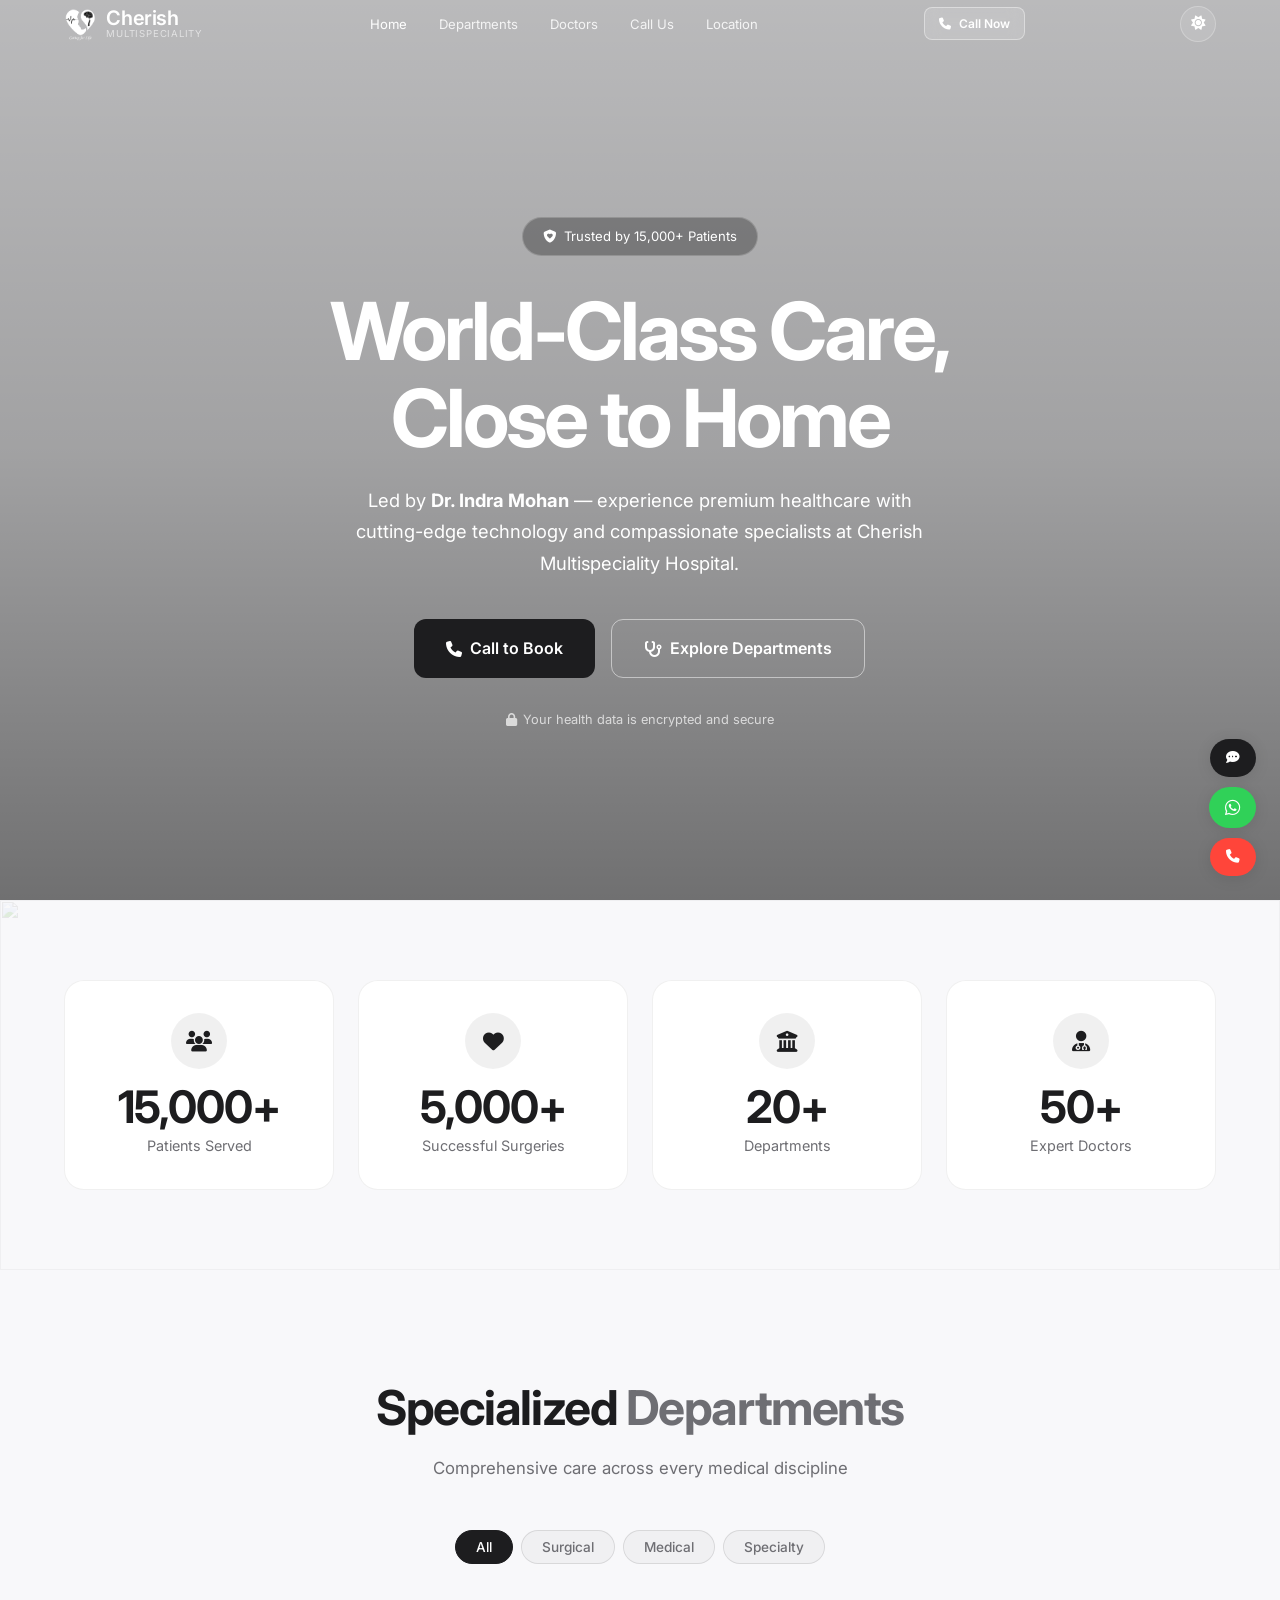
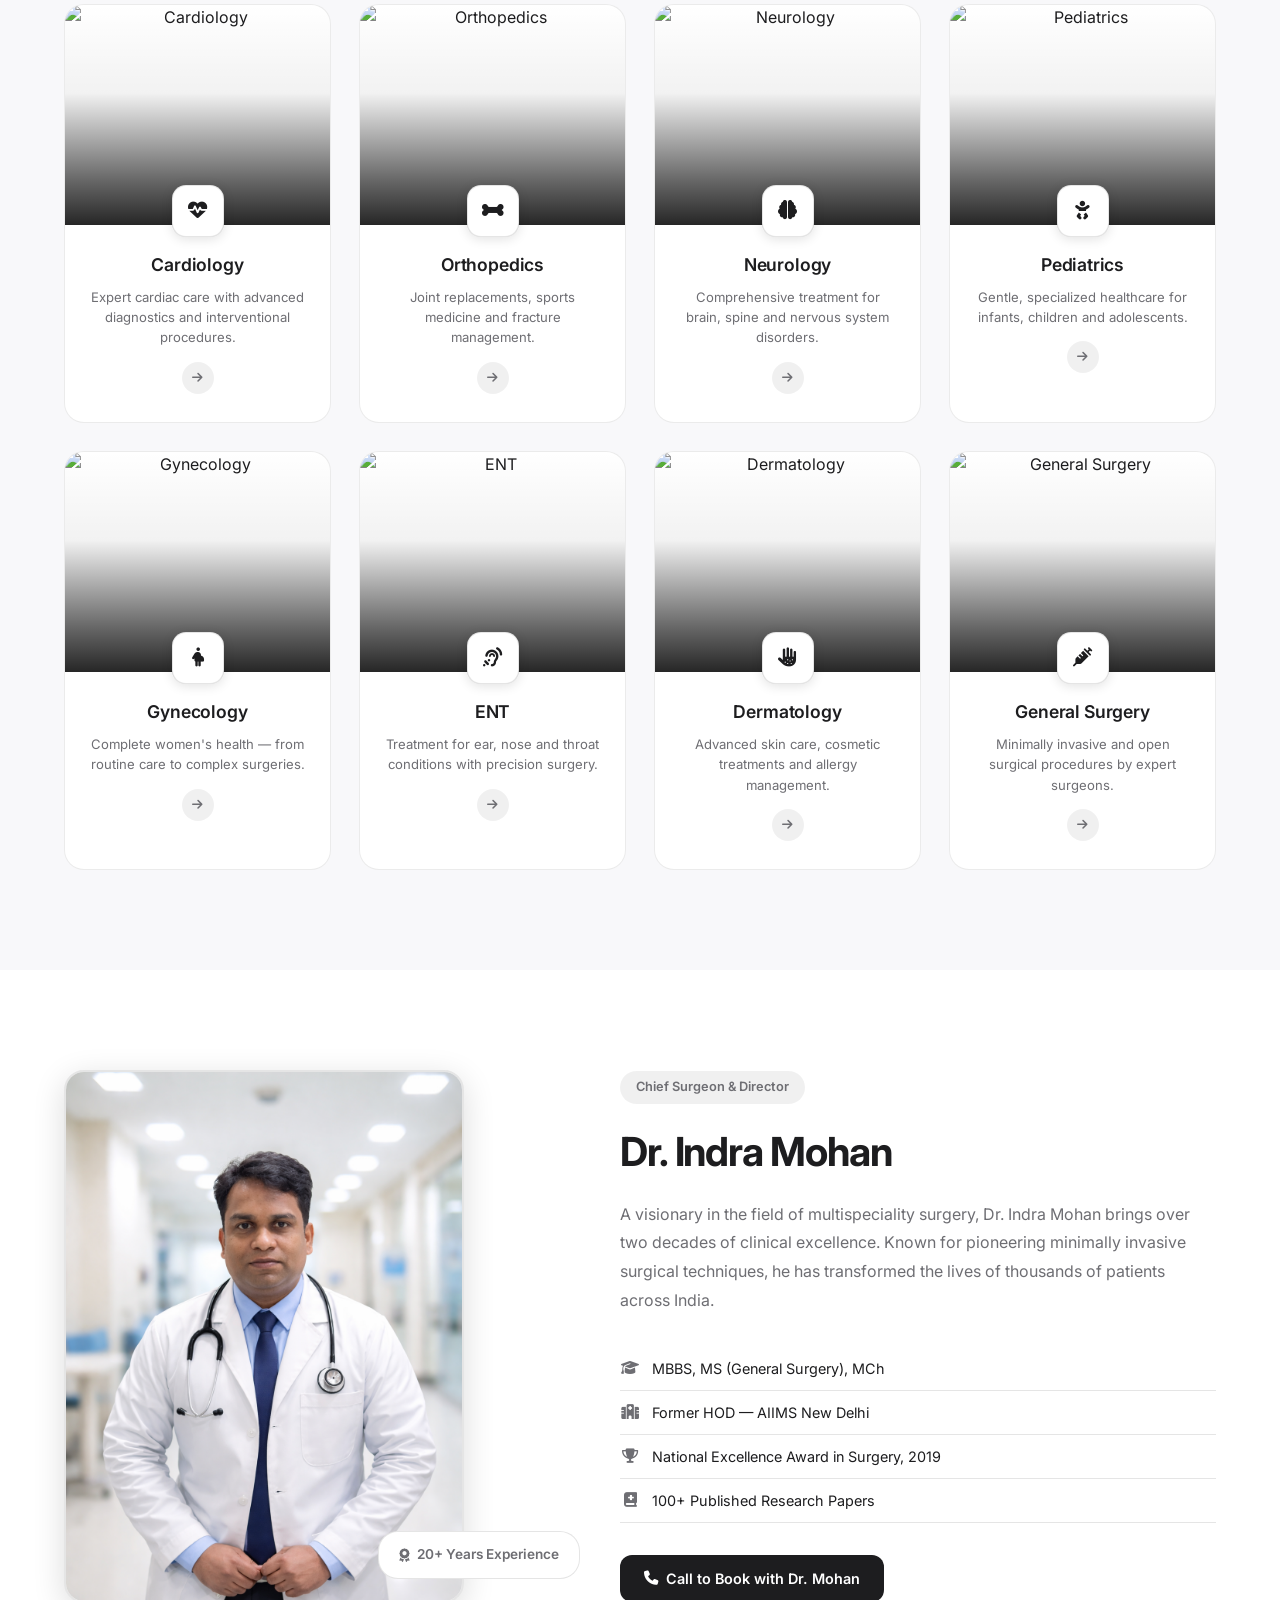
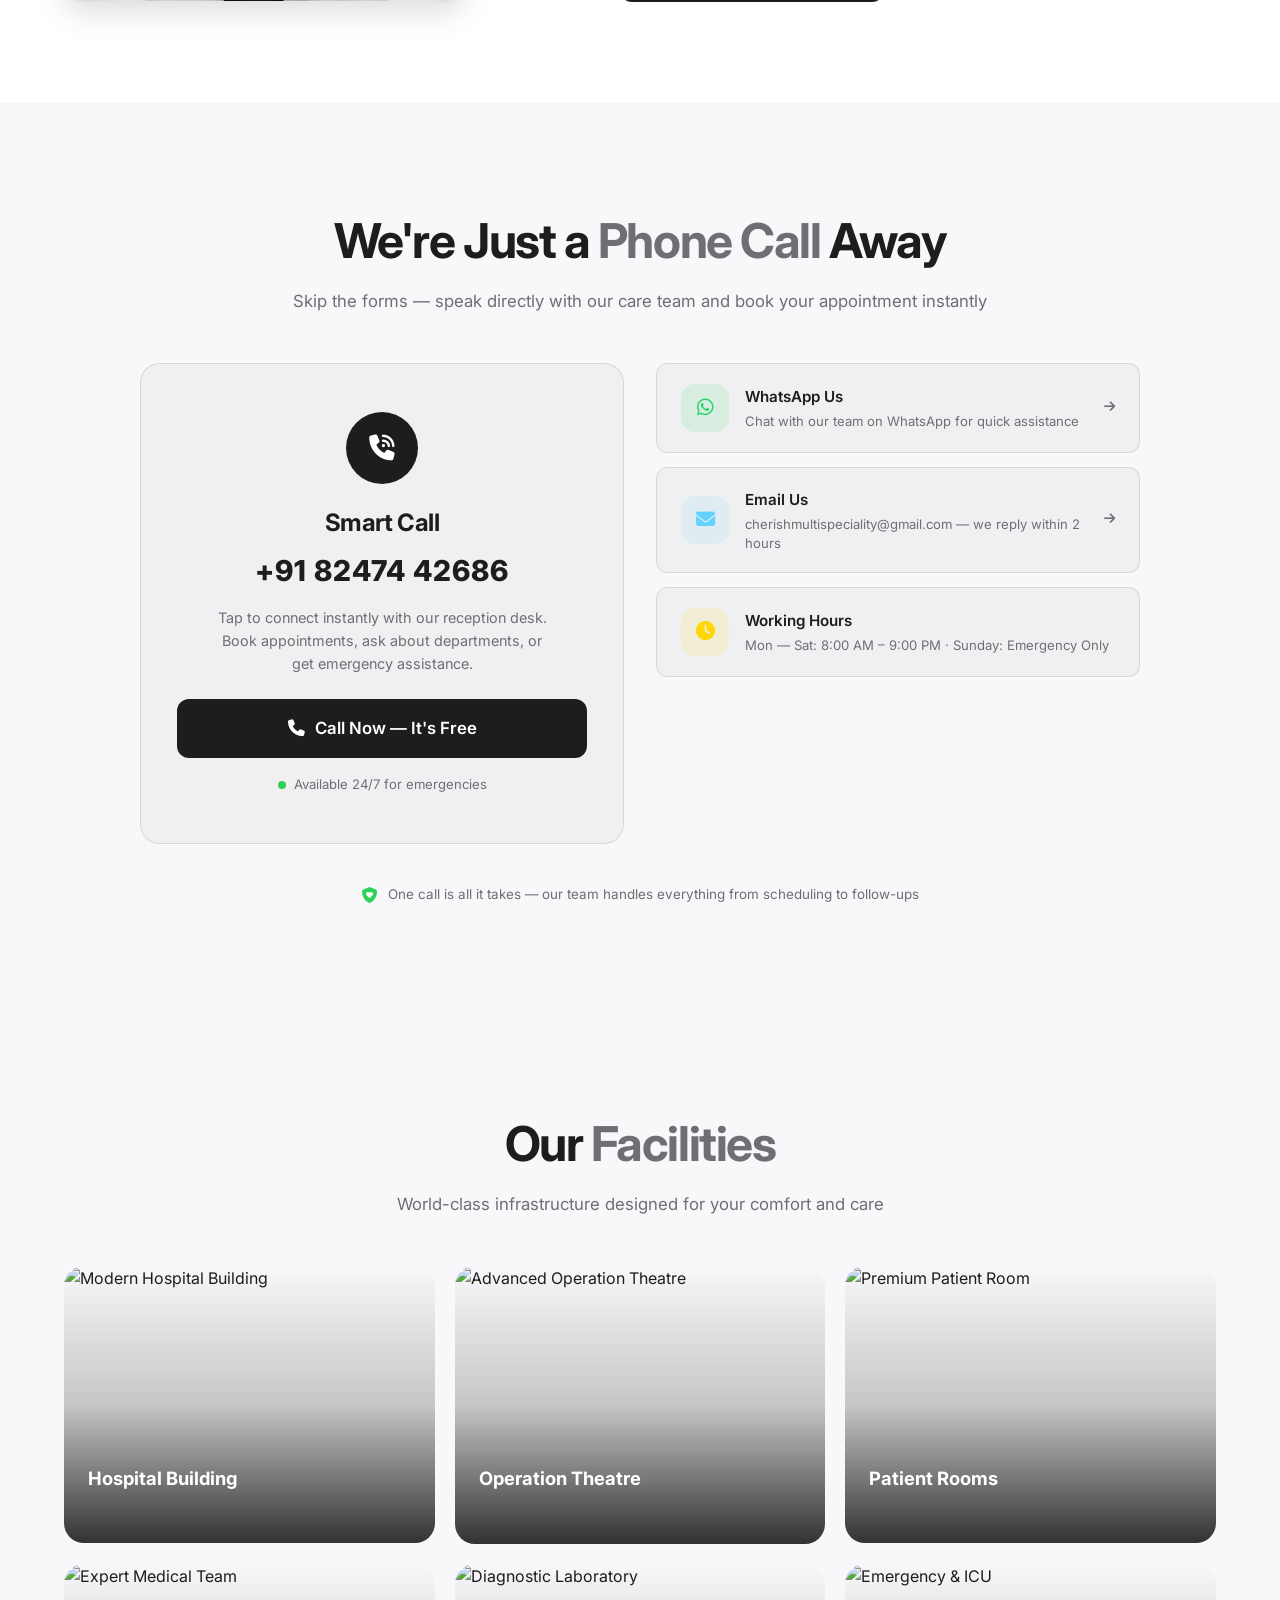
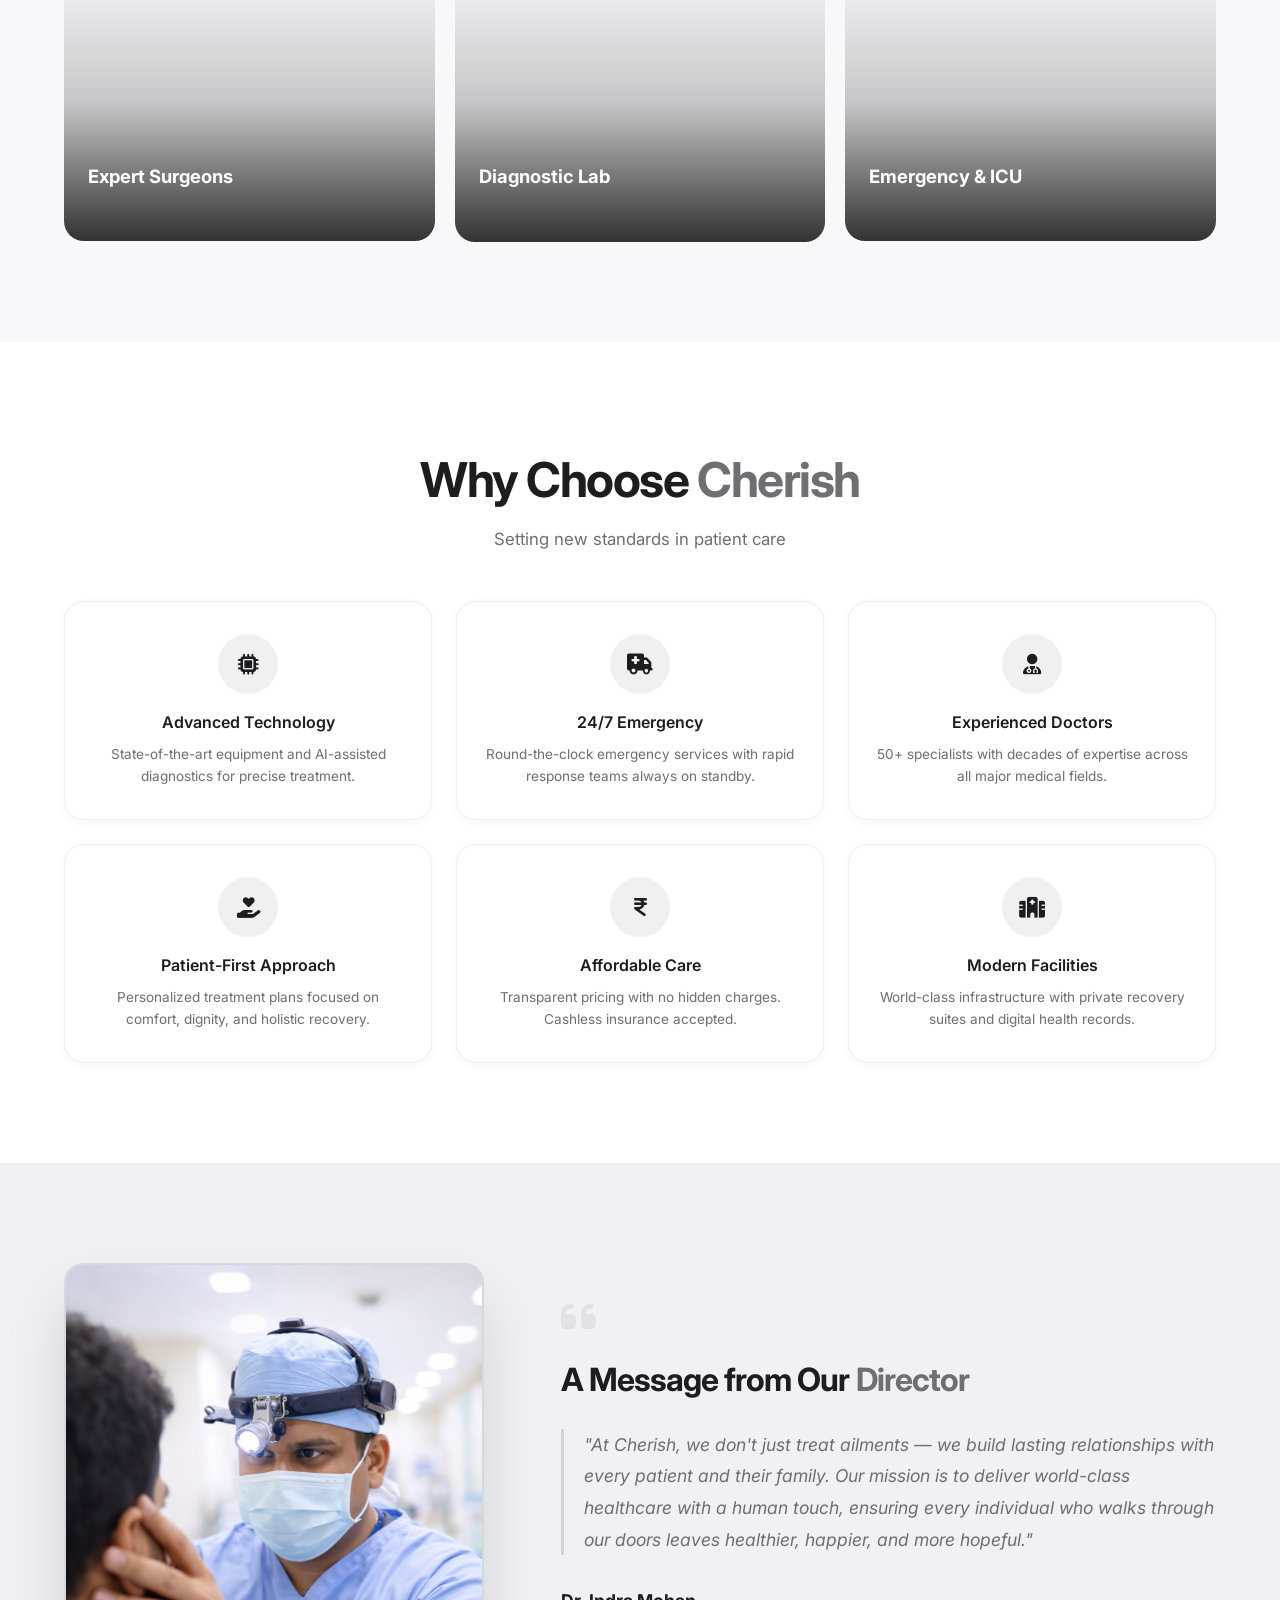
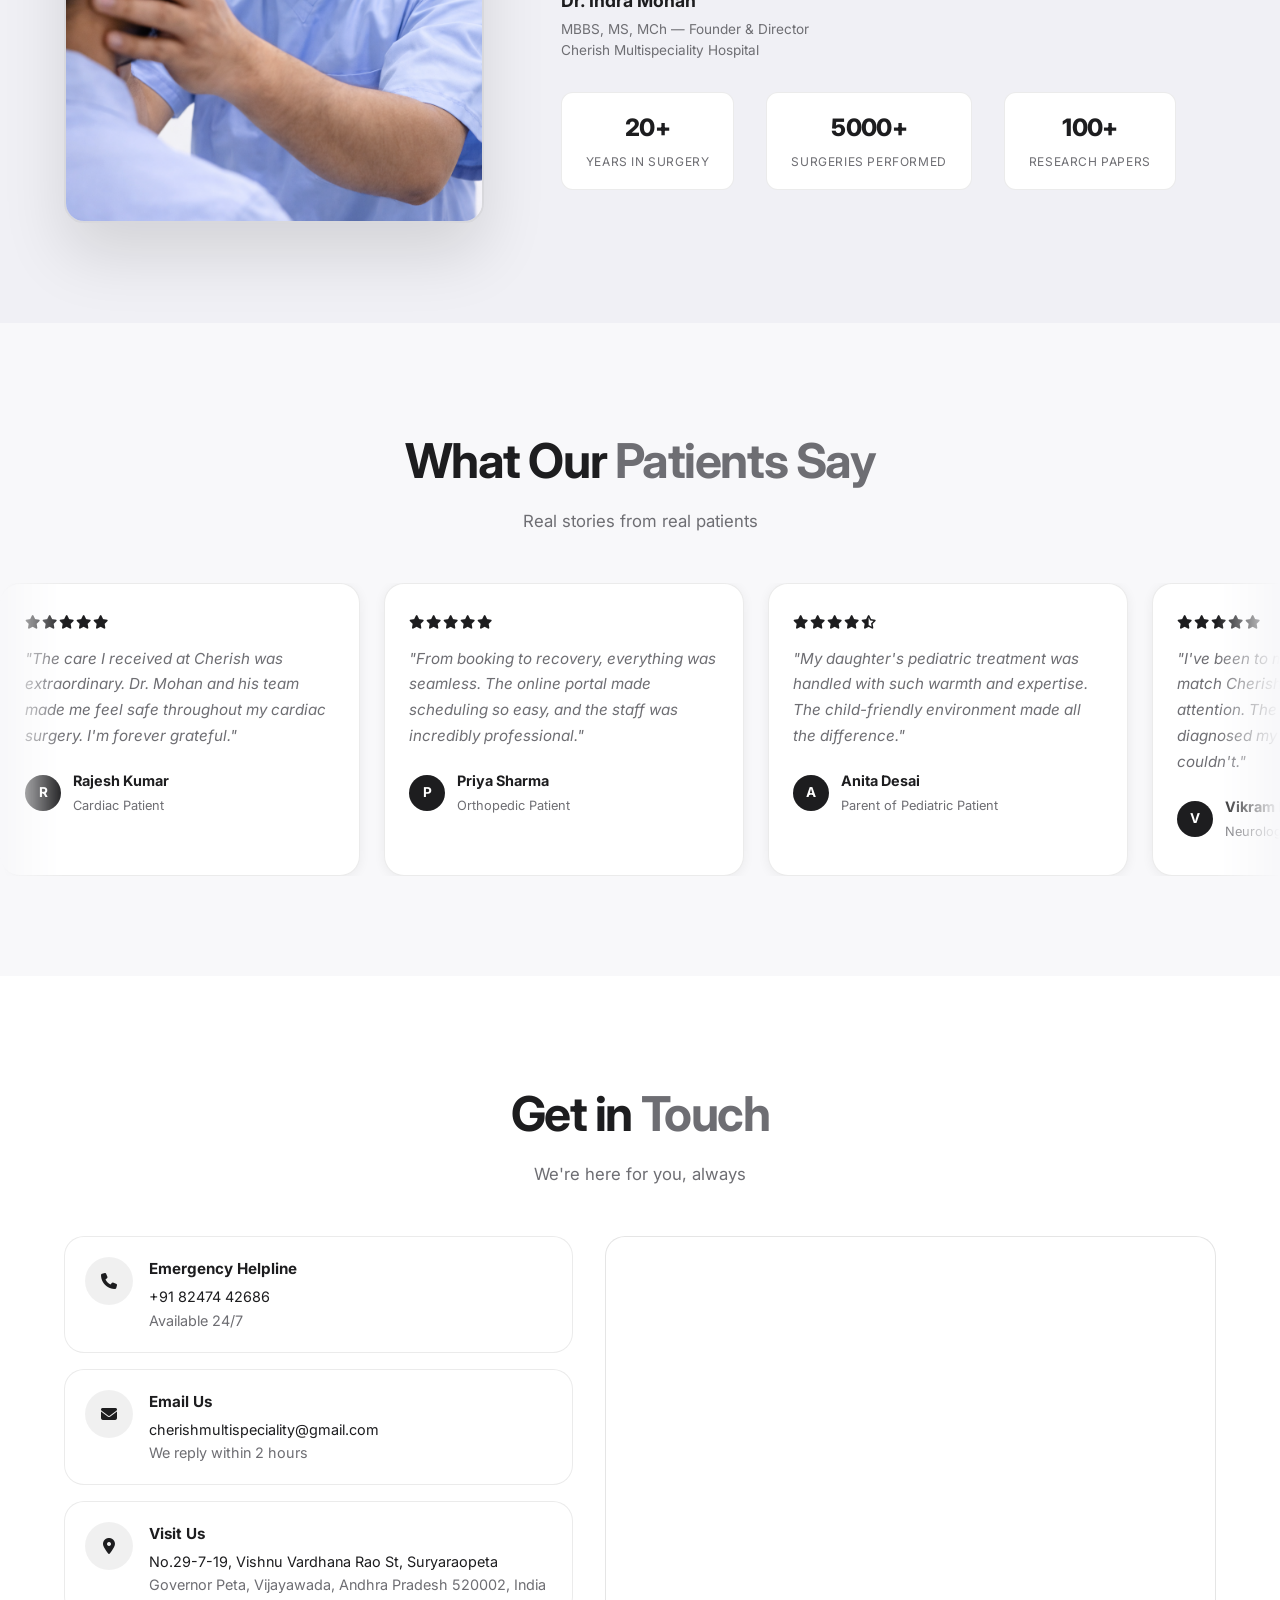
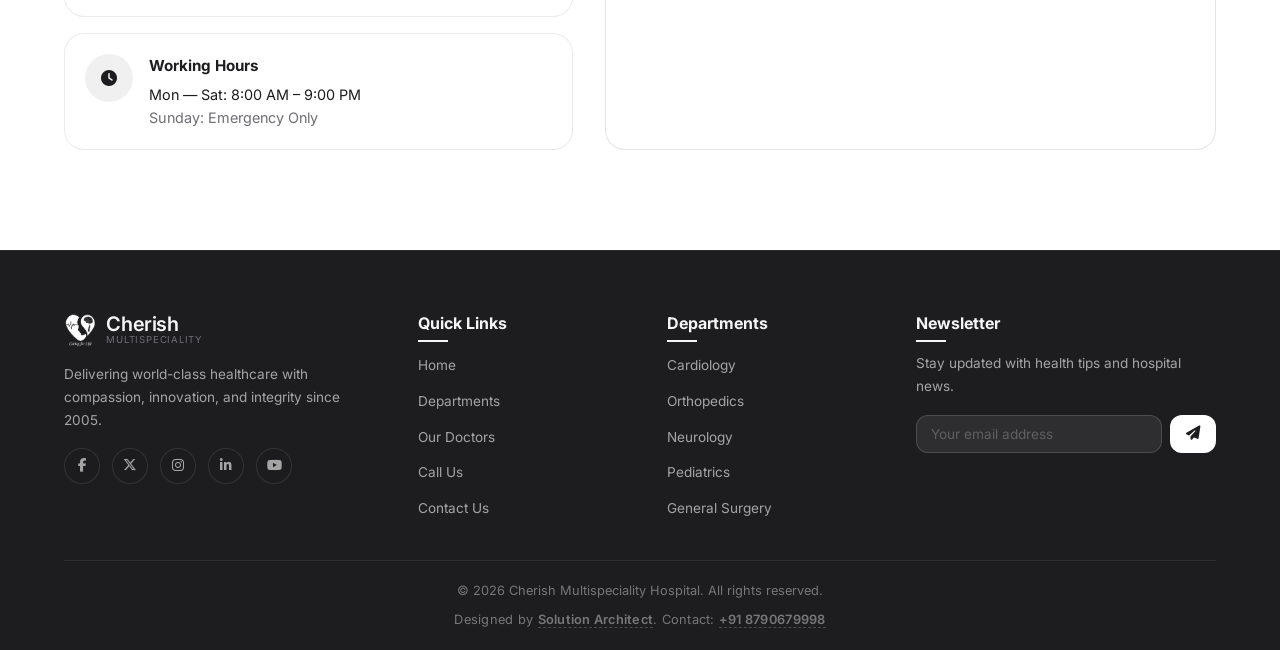
==== commit 2e3cdce2: "Update footer credit to Designed by Solution Architect with contact" ====
--- a/index.html
+++ b/index.html
@@ -632,7 +632,7 @@
             </div>
             <div class="footer-bar">
                 <p>&copy; 2026 Cherish Multispeciality Hospital. All rights reserved.</p>
-                <p class="footer-credit">Crafted with <i class="fa-solid fa-heart"></i> by <a href="tel:+918790679998">Tony</a></p>
+                <p class="footer-credit">Designed by <a href="tel:+918790679998">Solution Architect</a>. Contact: <a href="tel:+918790679998">+91 8790679998</a></p>
             </div>
         </div>
     </footer>
--- a/style.css
+++ b/style.css
@@ -2027,12 +2027,6 @@
     letter-spacing: 0.02em;
 }
 
-.footer-credit .fa-heart {
-    color: #ff453a;
-    font-size: 0.65rem;
-    animation: heartbeat 1.8s ease-in-out infinite;
-}
-
 .footer-credit a {
     color: rgba(255, 255, 255, 0.4);
     font-weight: 600;
@@ -2044,14 +2038,6 @@
 .footer-credit a:hover {
     color: #fff;
     border-bottom-color: #fff;
-}
-
-@keyframes heartbeat {
-    0%, 100% { transform: scale(1); }
-    14% { transform: scale(1.2); }
-    28% { transform: scale(1); }
-    42% { transform: scale(1.15); }
-    56% { transform: scale(1); }
 }
 
 a.contact-card {
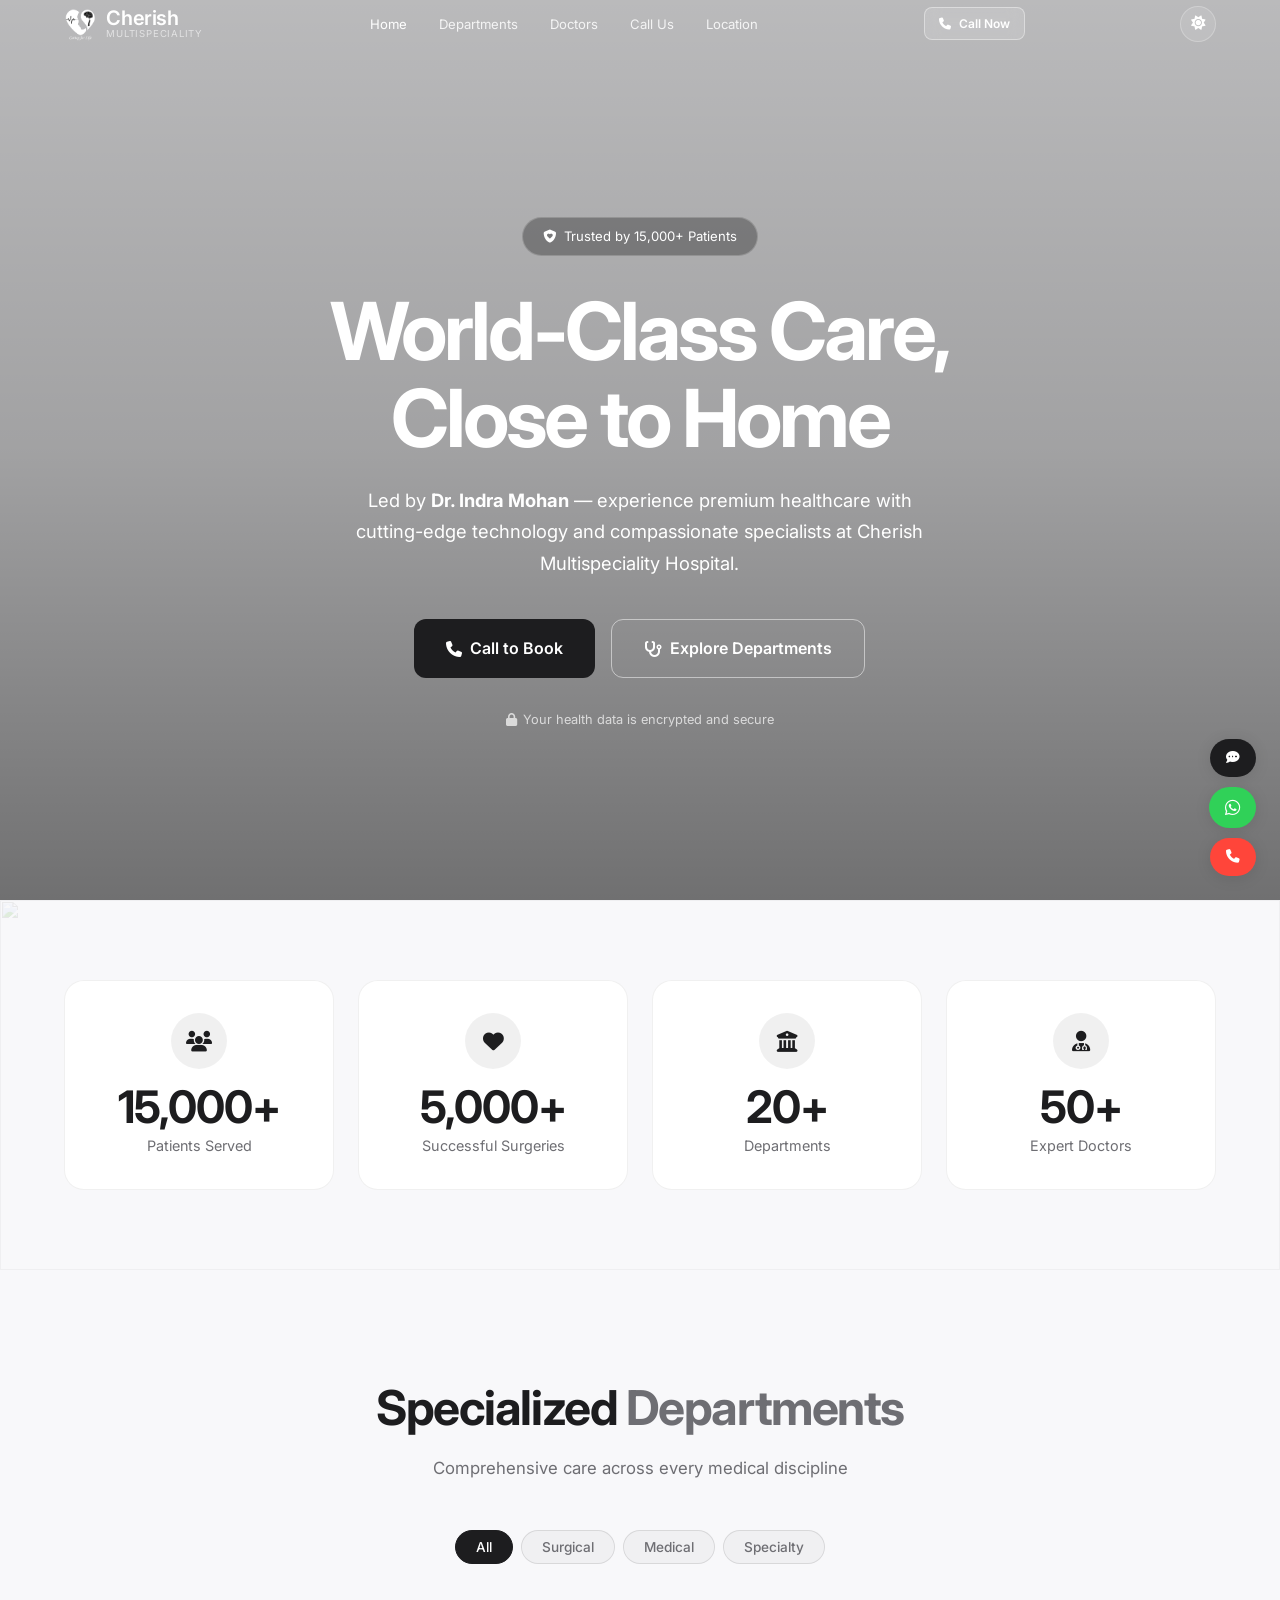
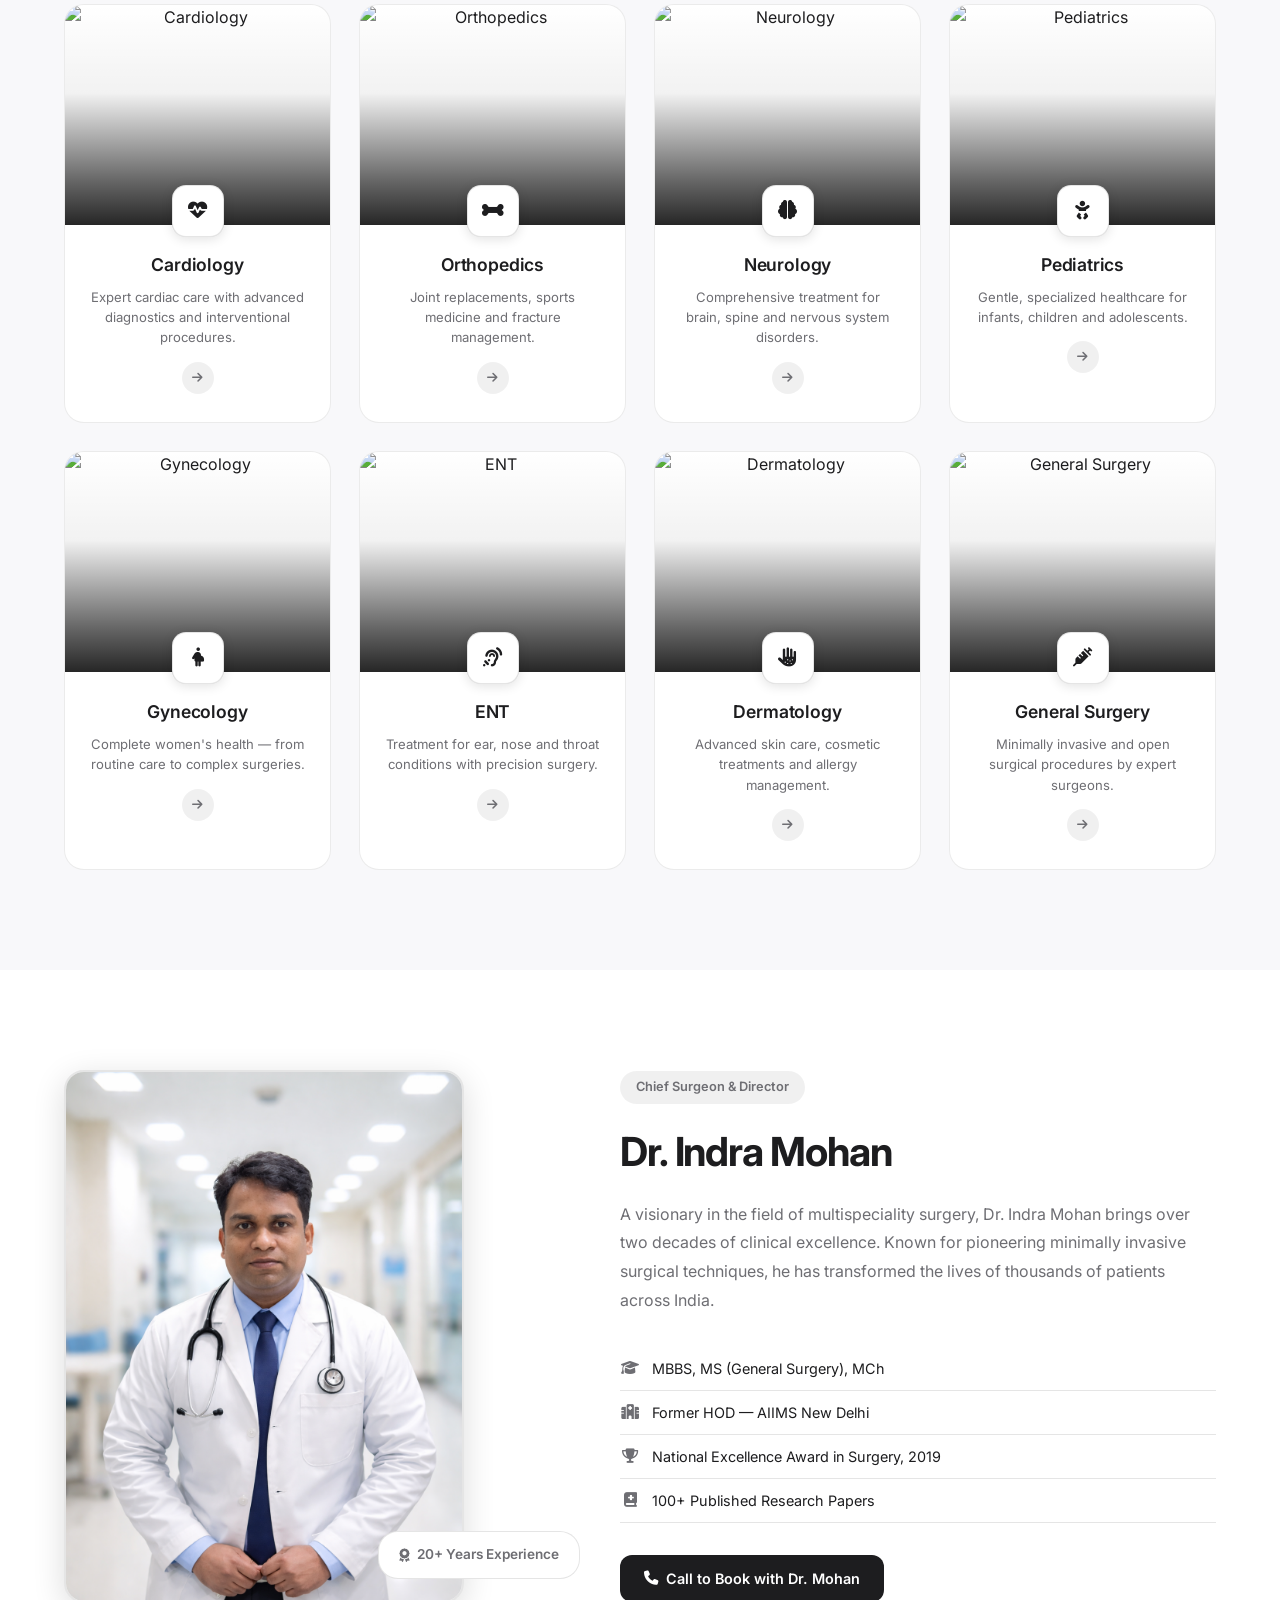
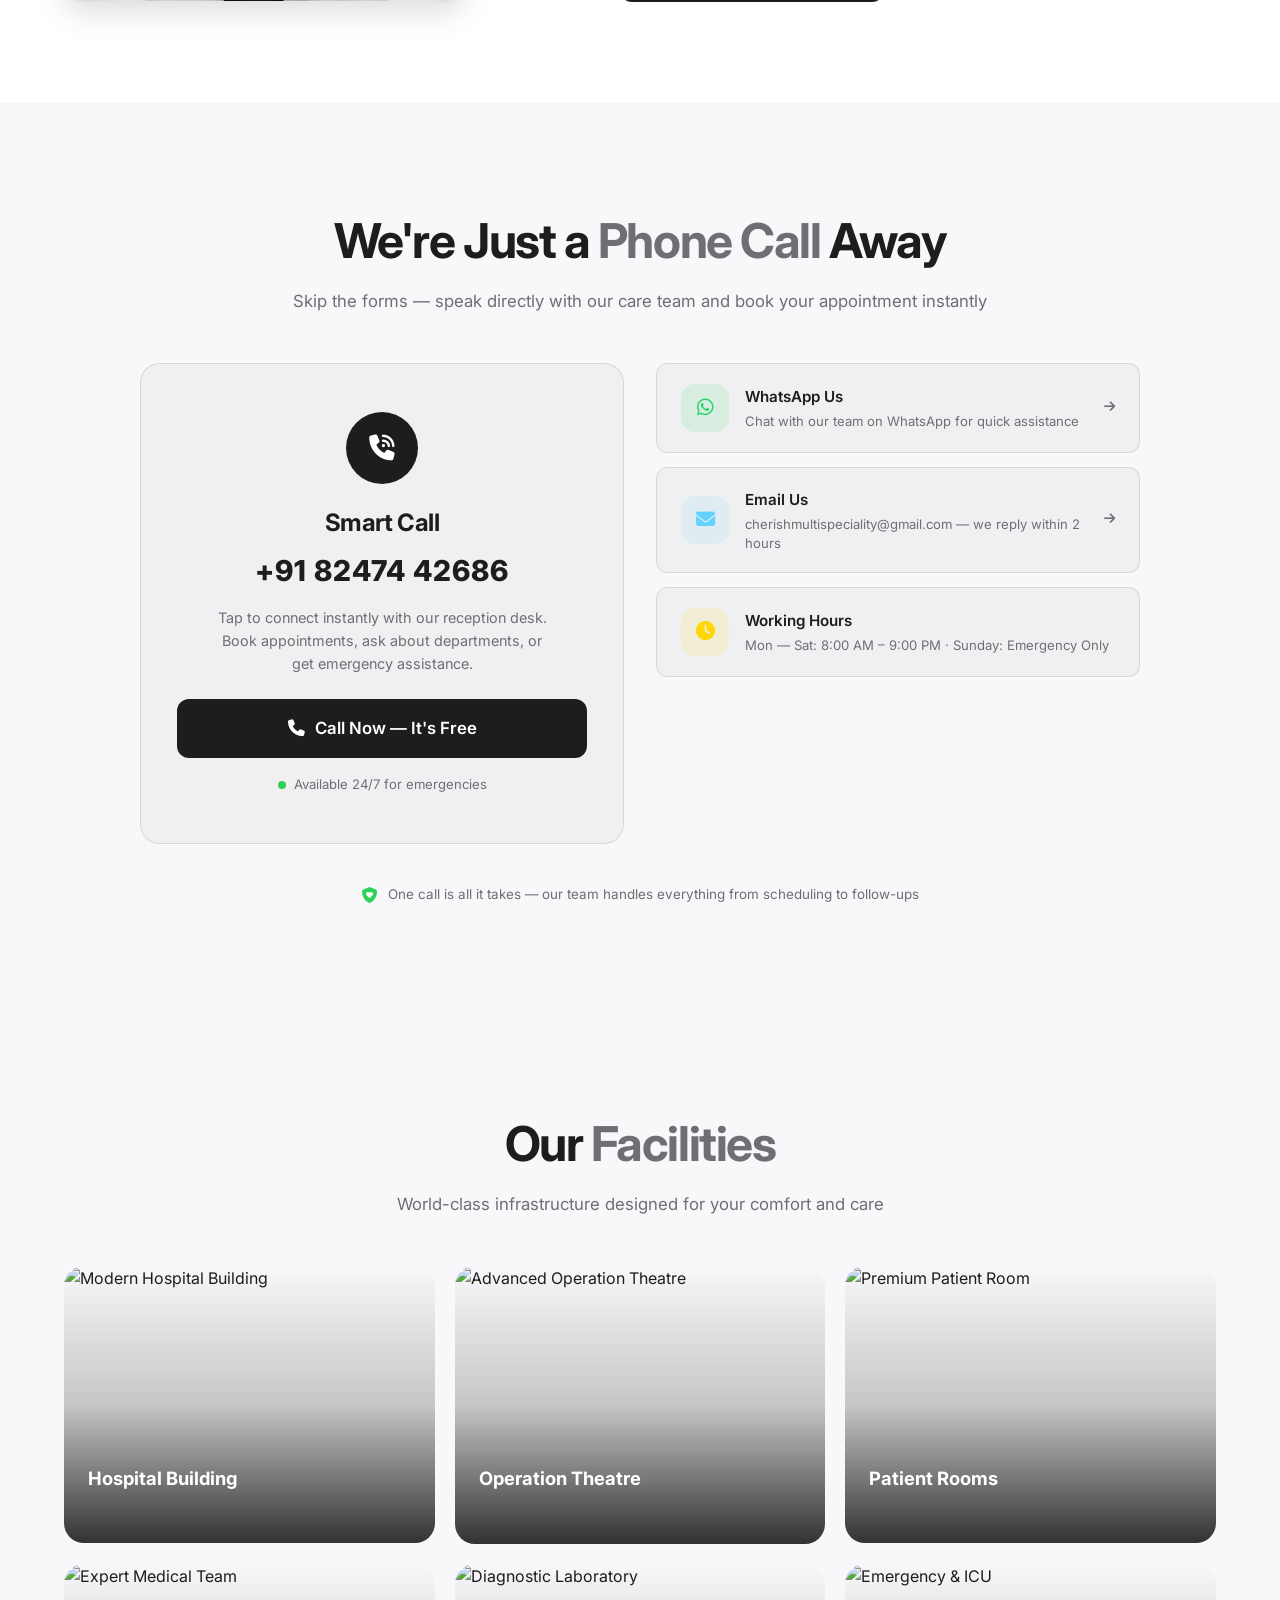
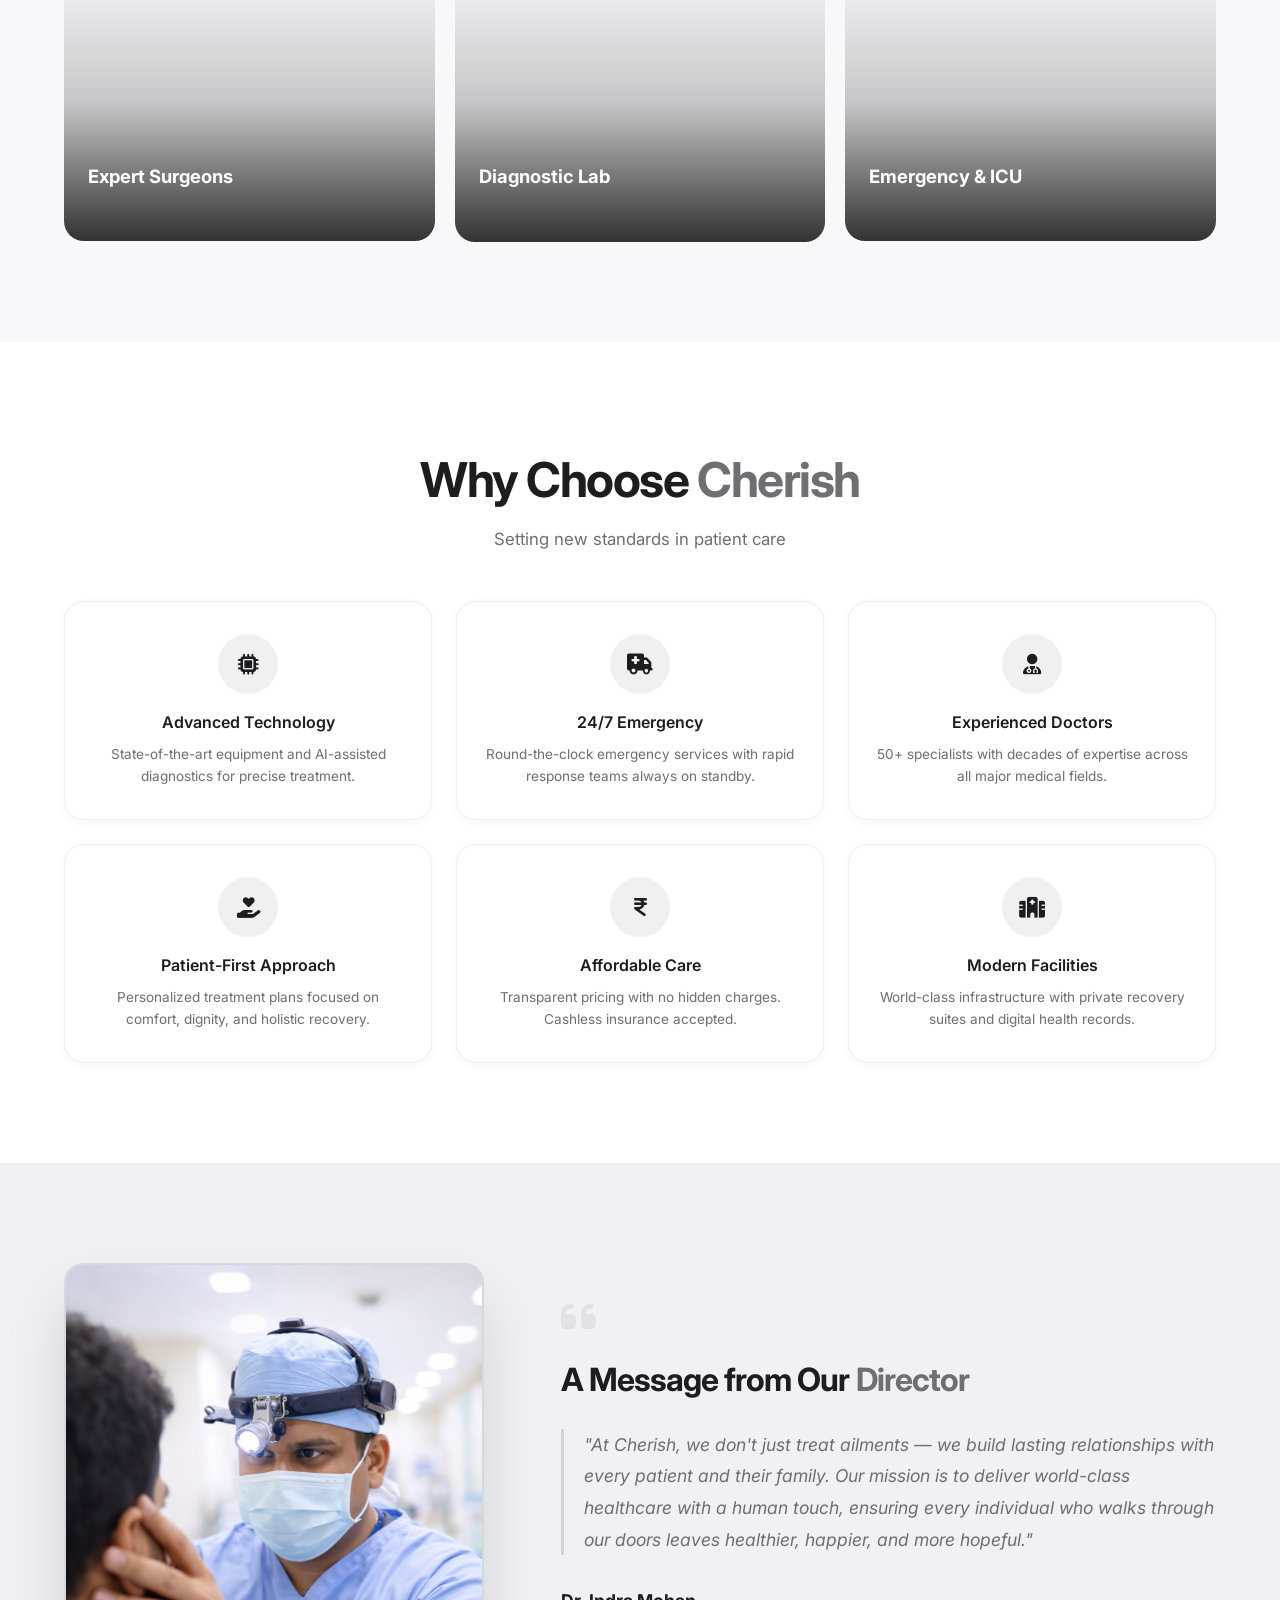
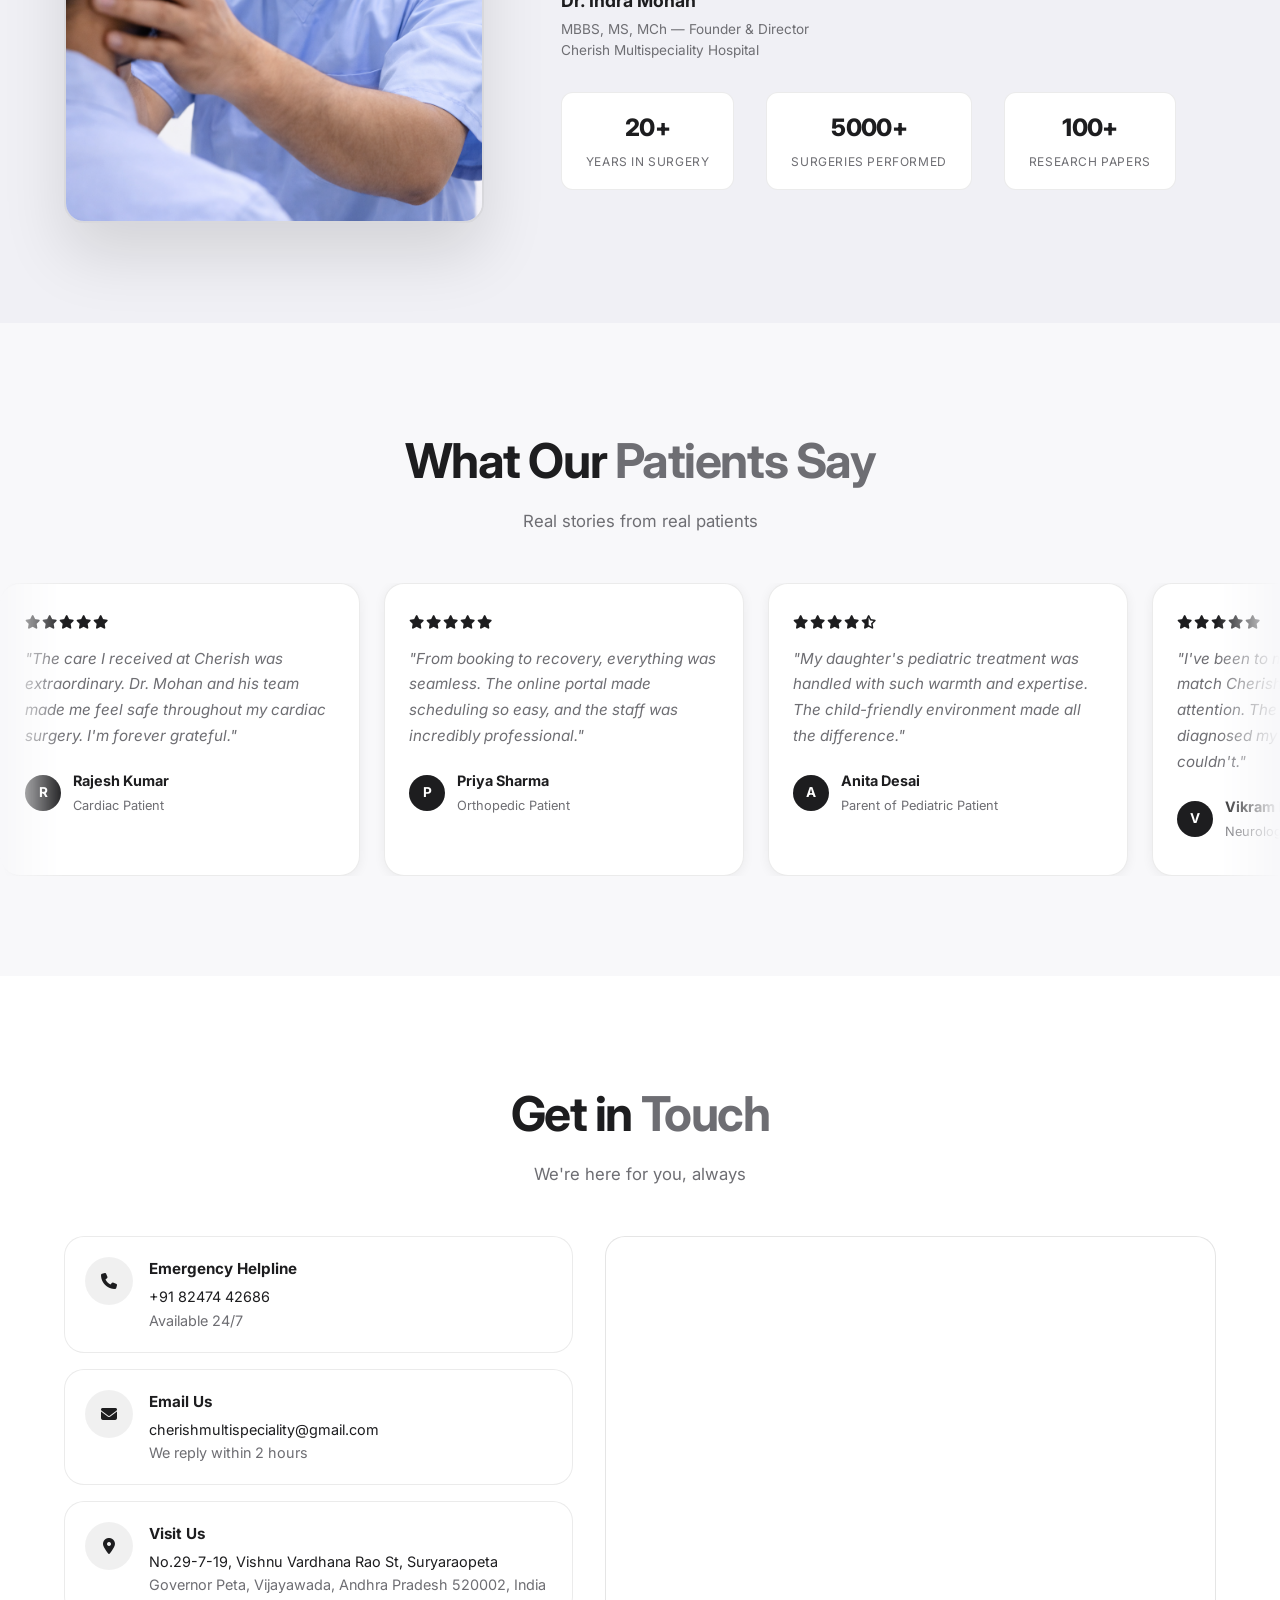
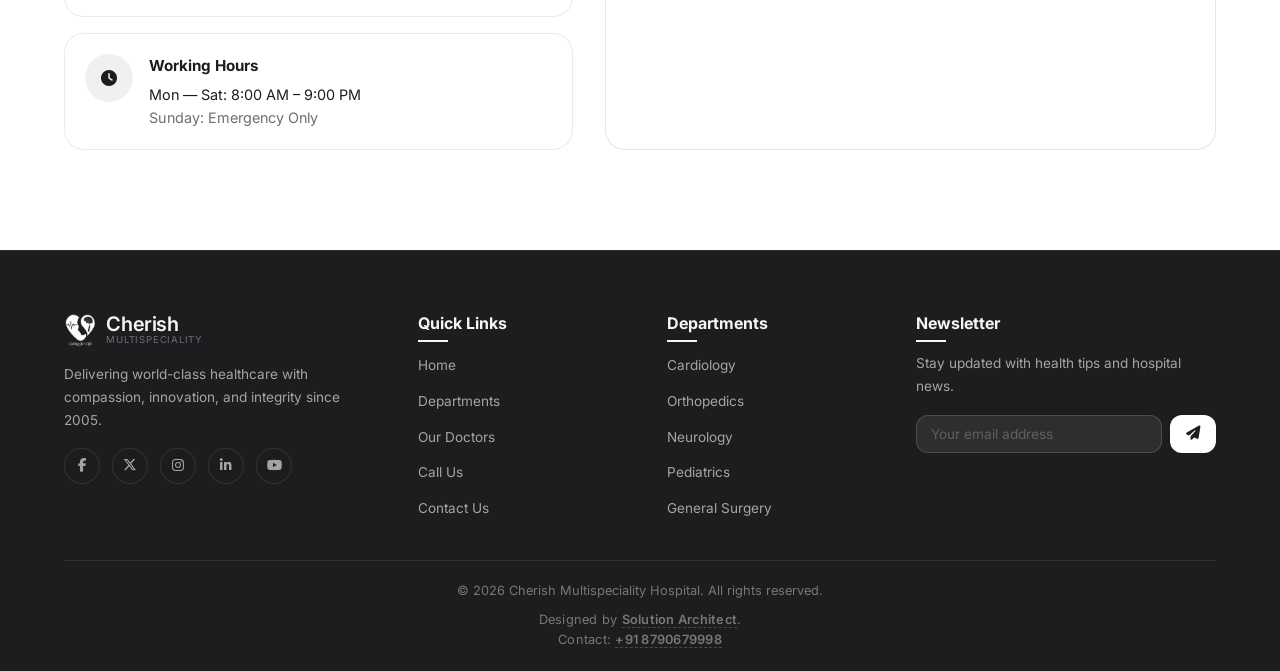
==== commit 3b89d6f8: "Move contact number to new line in footer credit" ====
--- a/index.html
+++ b/index.html
@@ -632,7 +632,7 @@
             </div>
             <div class="footer-bar">
                 <p>&copy; 2026 Cherish Multispeciality Hospital. All rights reserved.</p>
-                <p class="footer-credit">Designed by <a href="tel:+918790679998">Solution Architect</a>. Contact: <a href="tel:+918790679998">+91 8790679998</a></p>
+                <p class="footer-credit">Designed by <a href="tel:+918790679998">Solution Architect</a>.<br>Contact: <a href="tel:+918790679998">+91 8790679998</a></p>
             </div>
         </div>
     </footer>
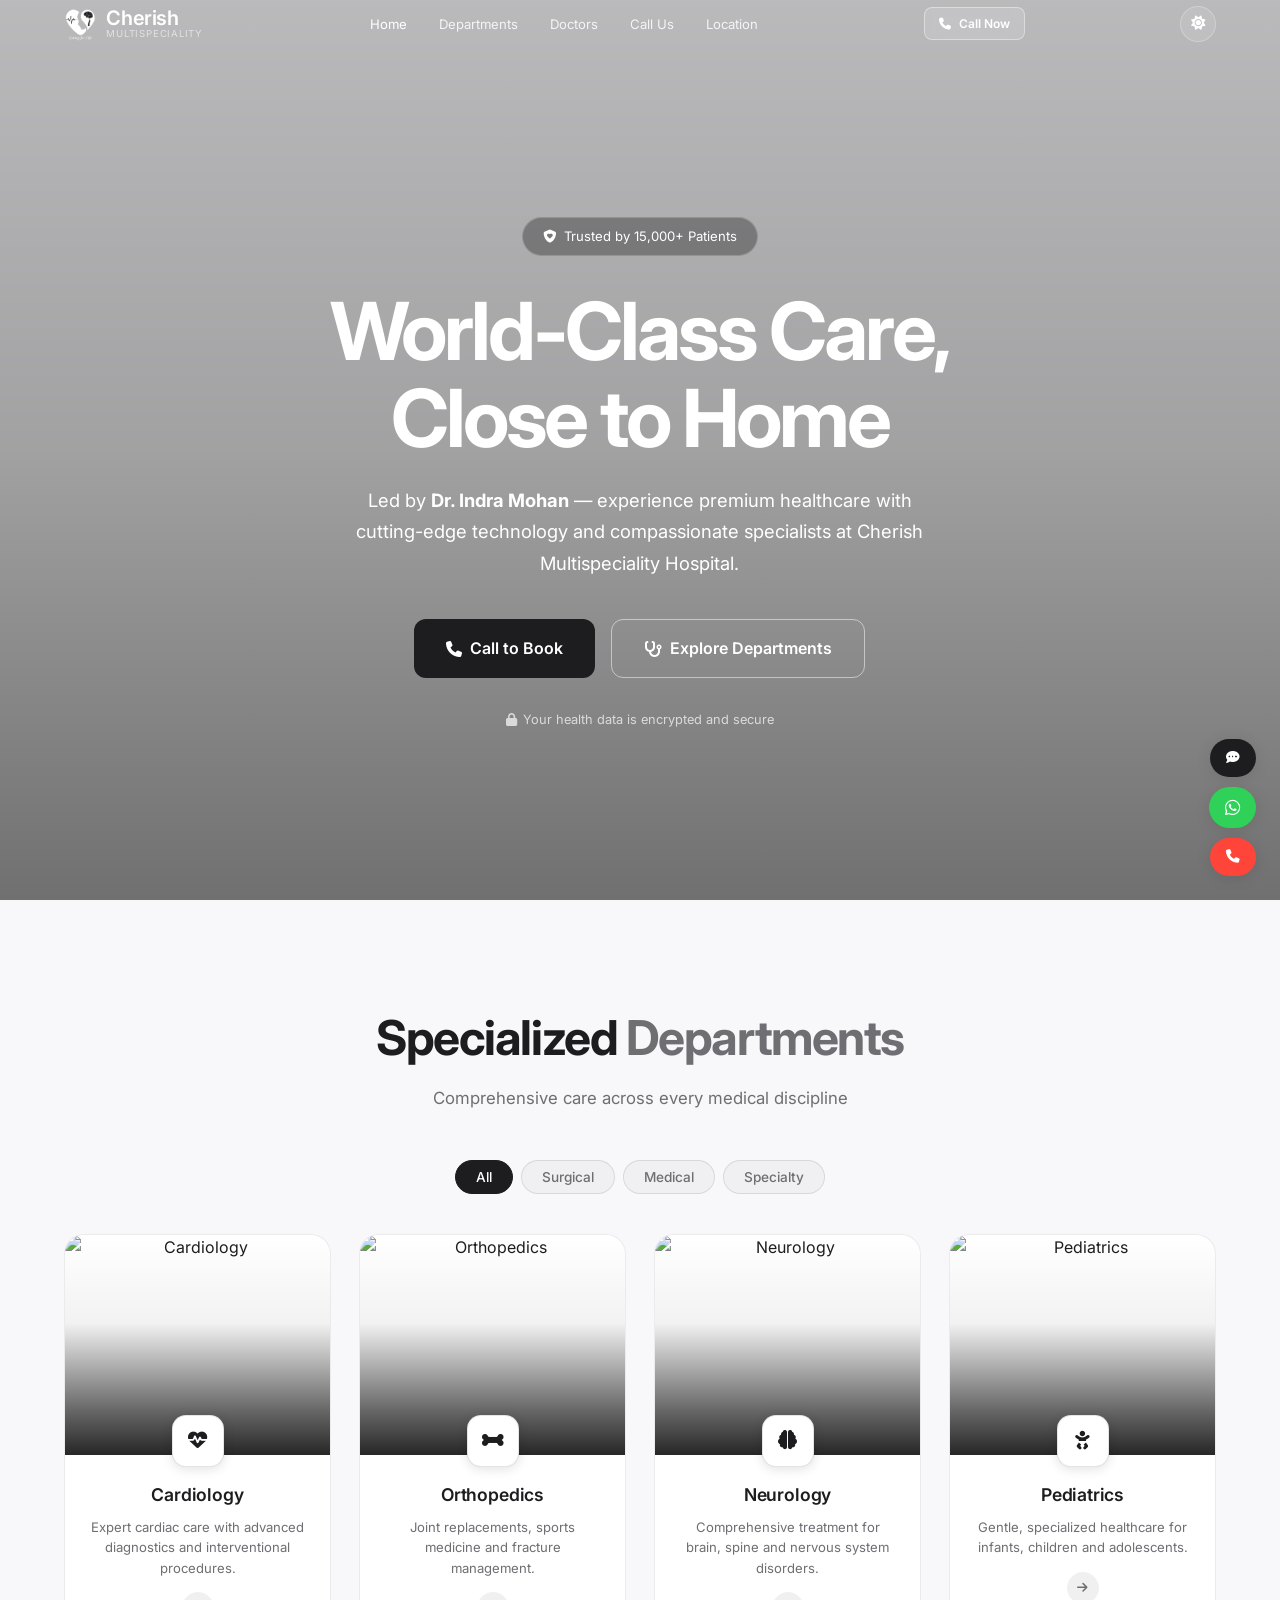
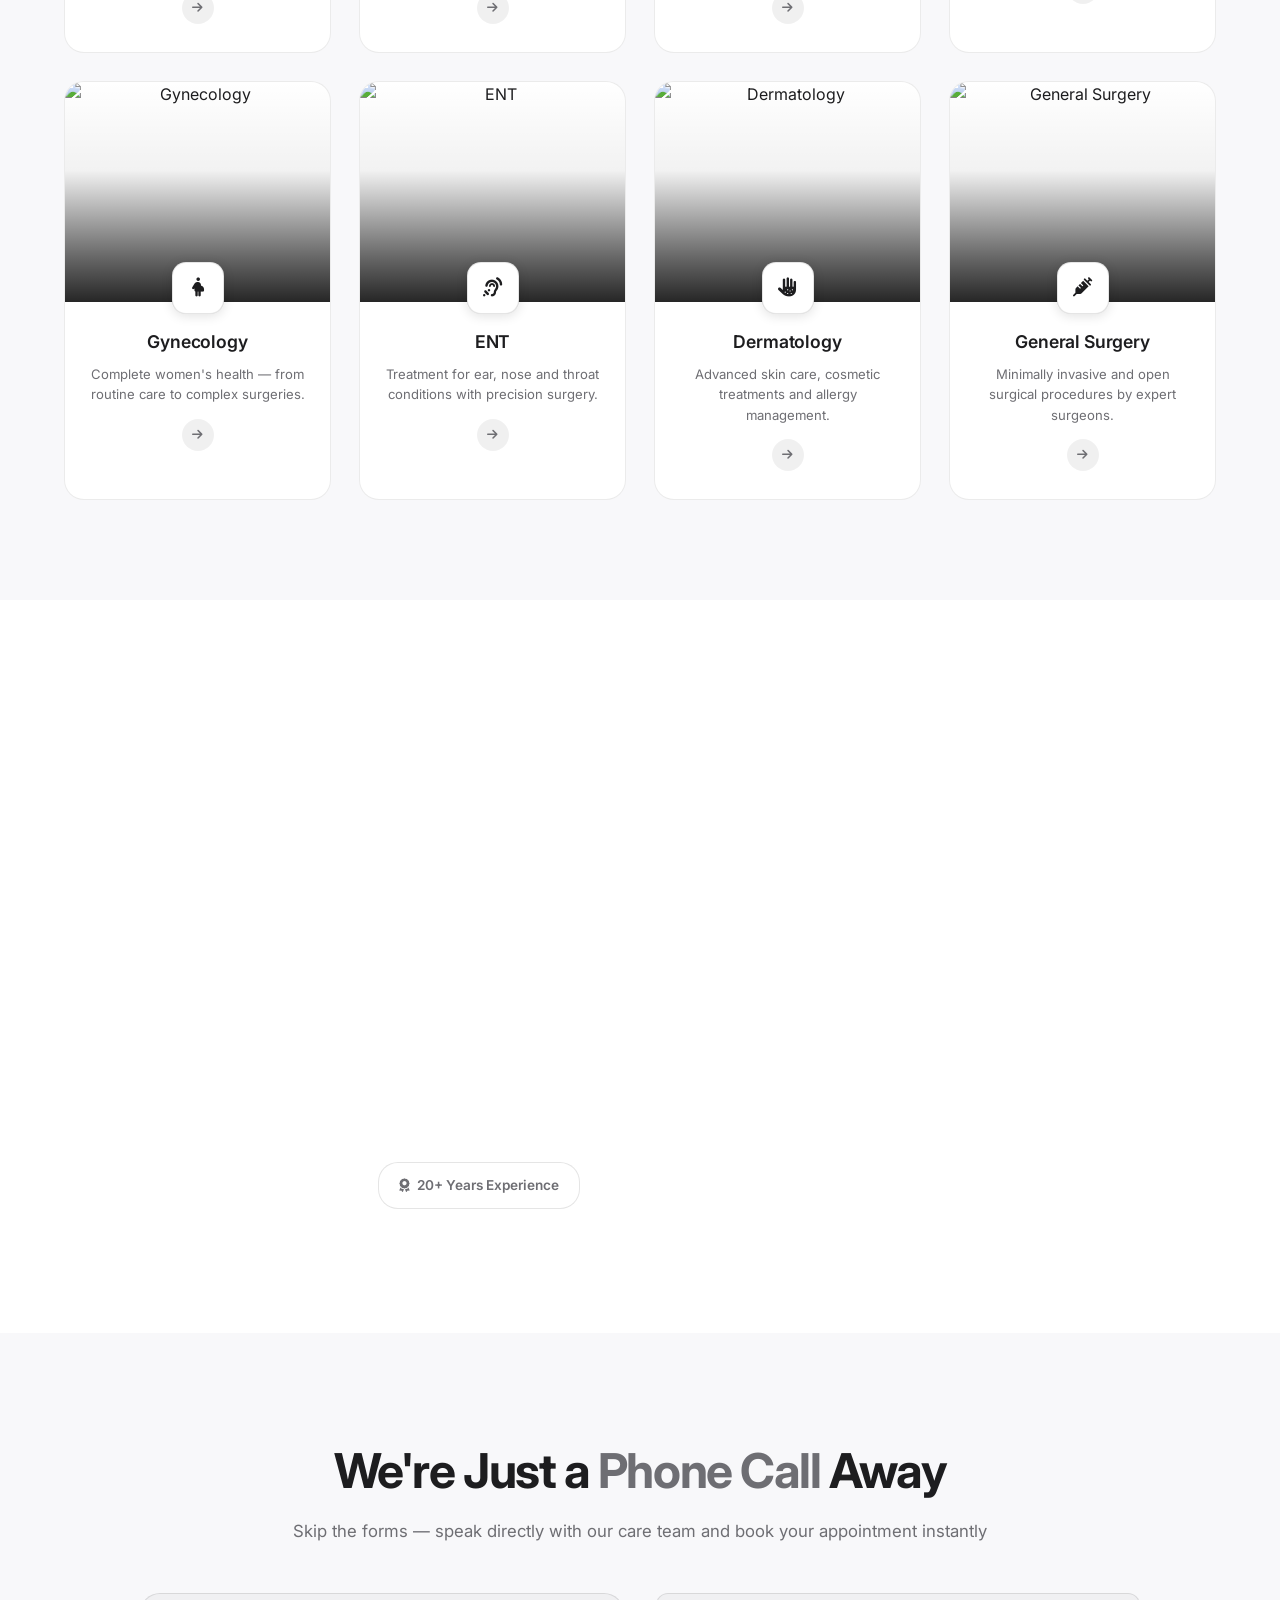
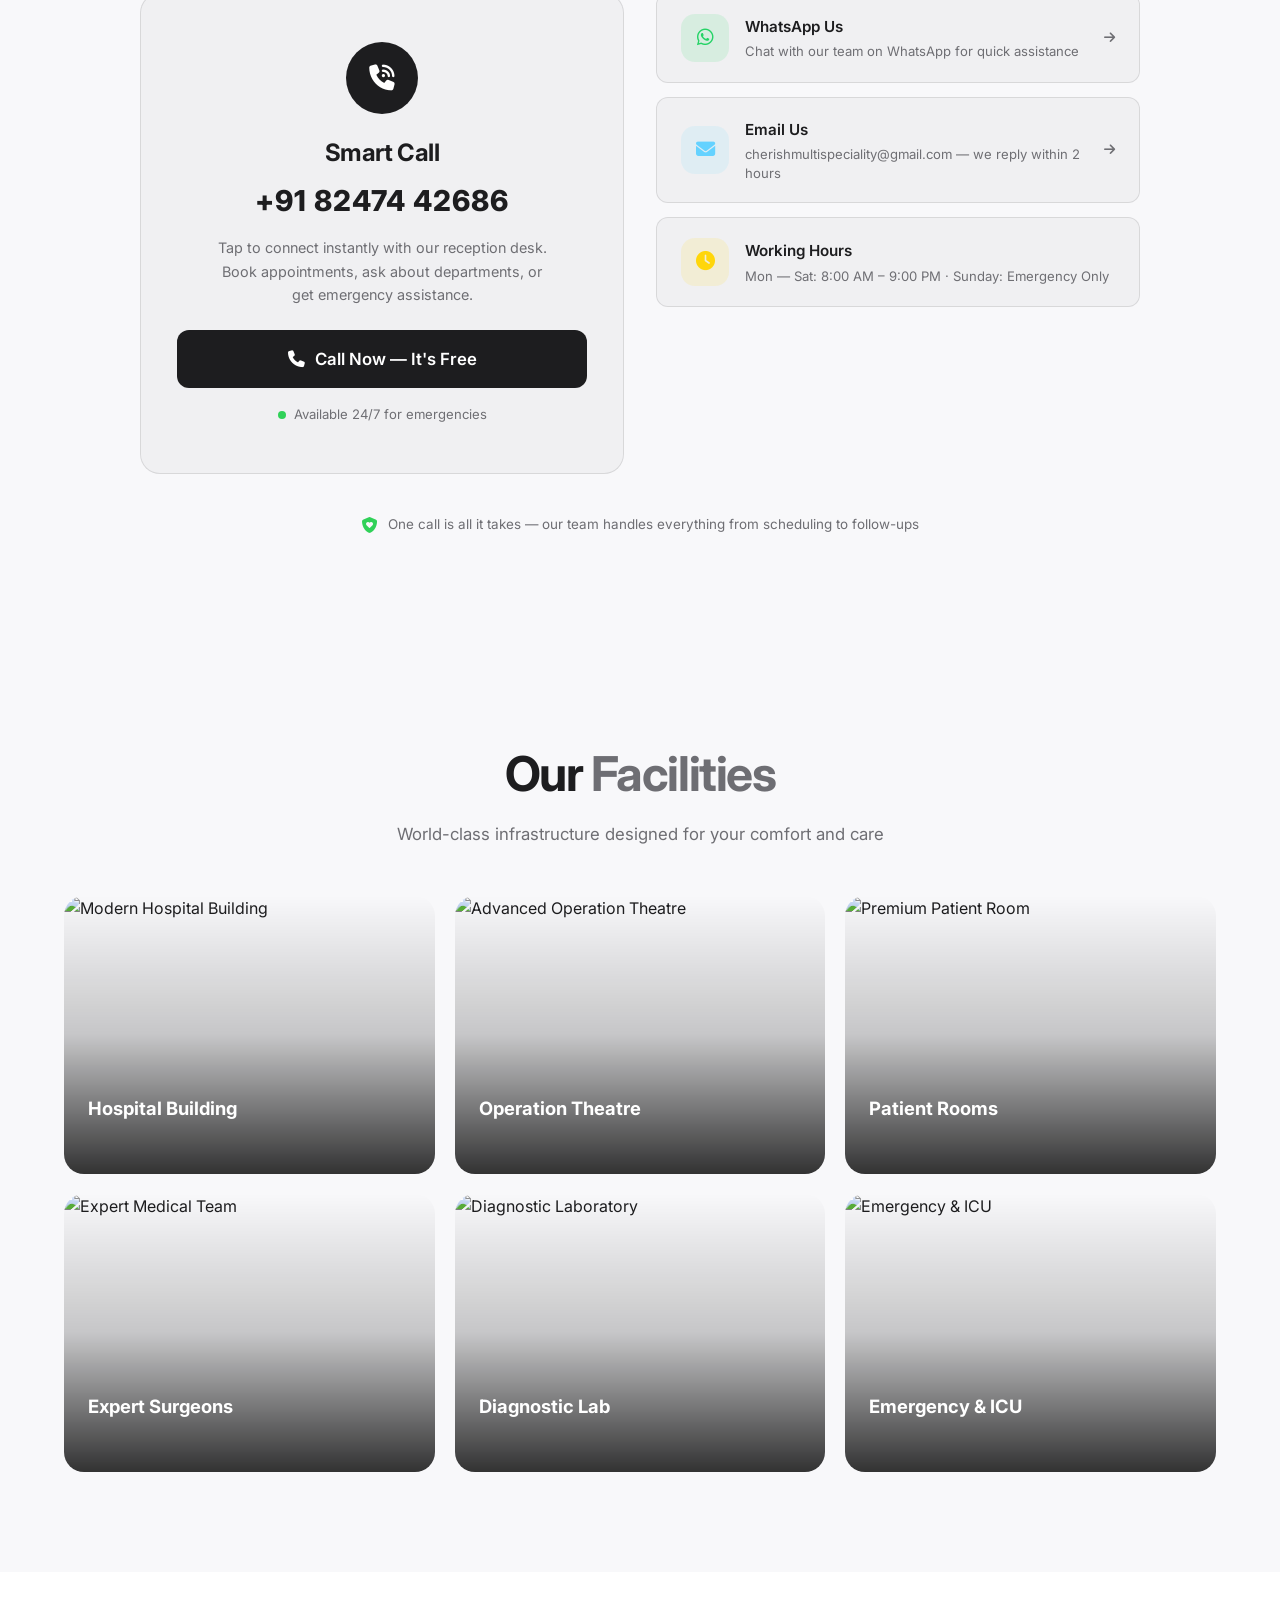
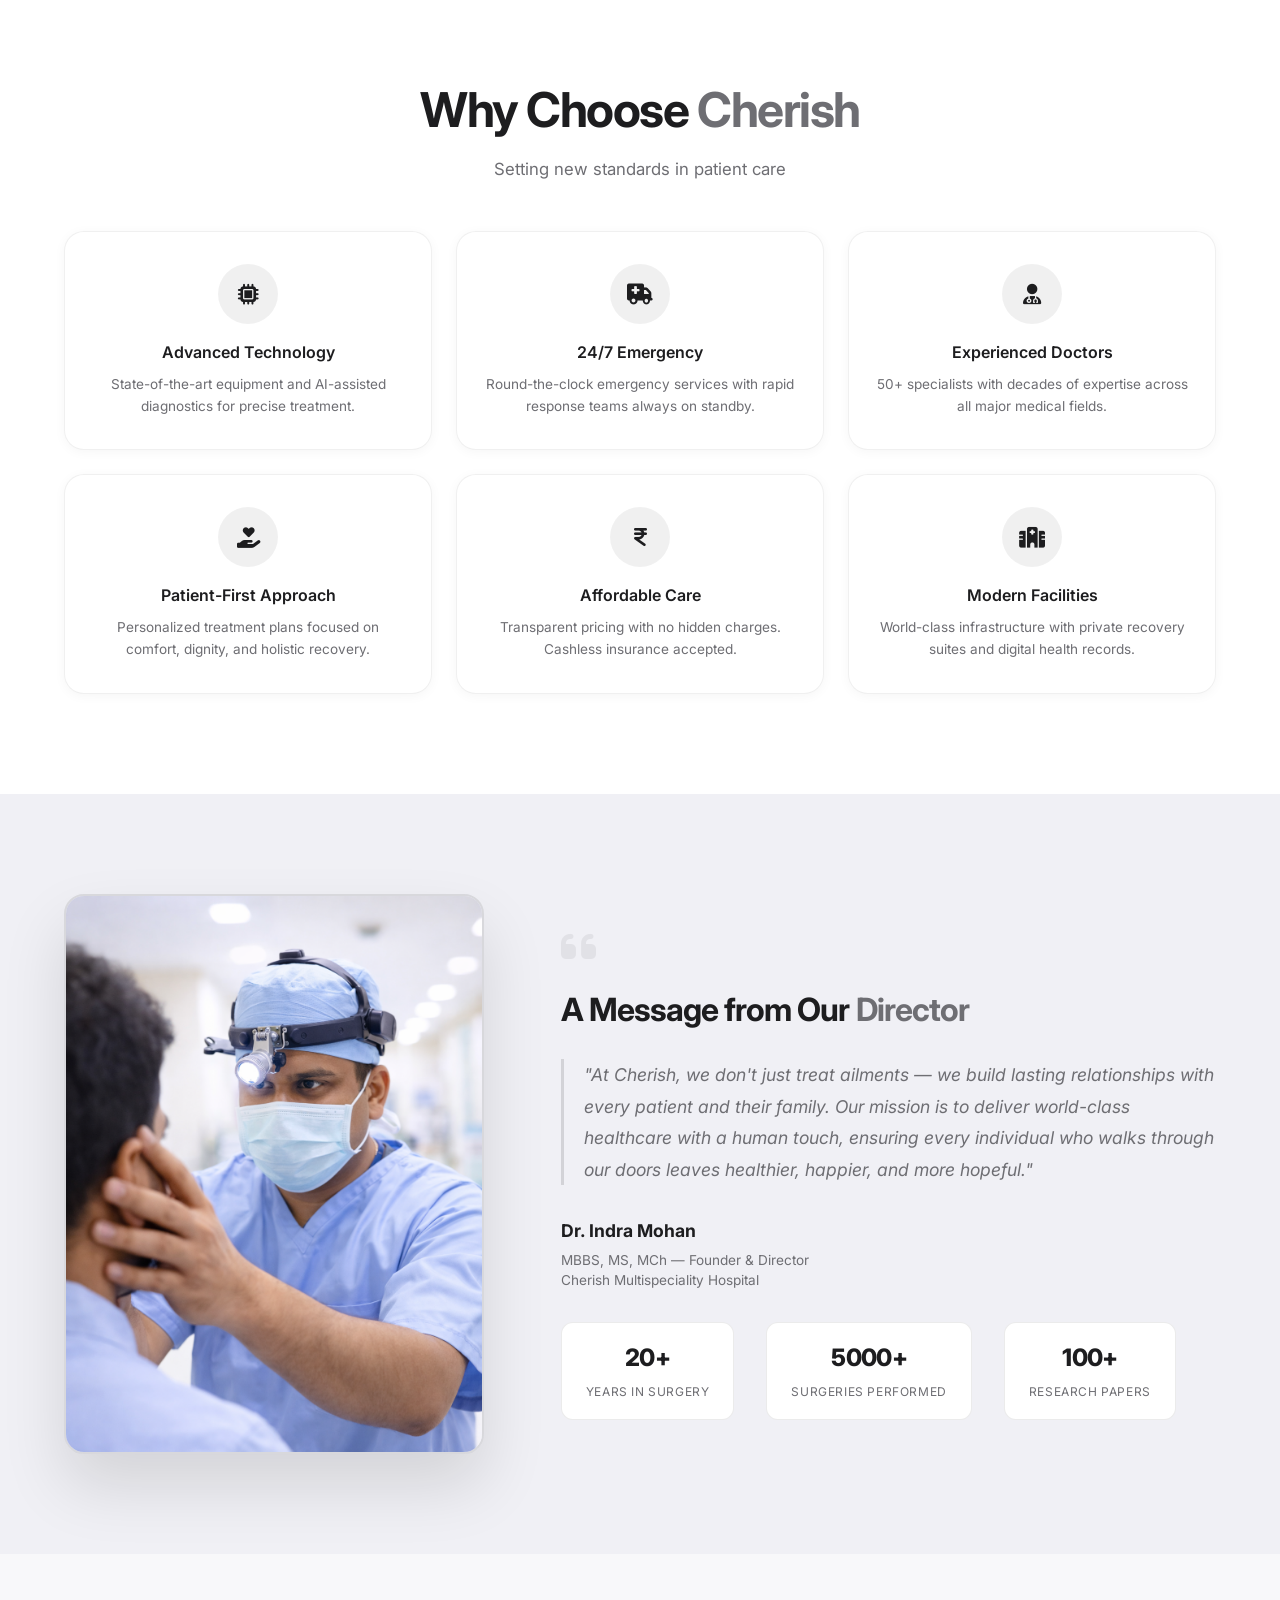
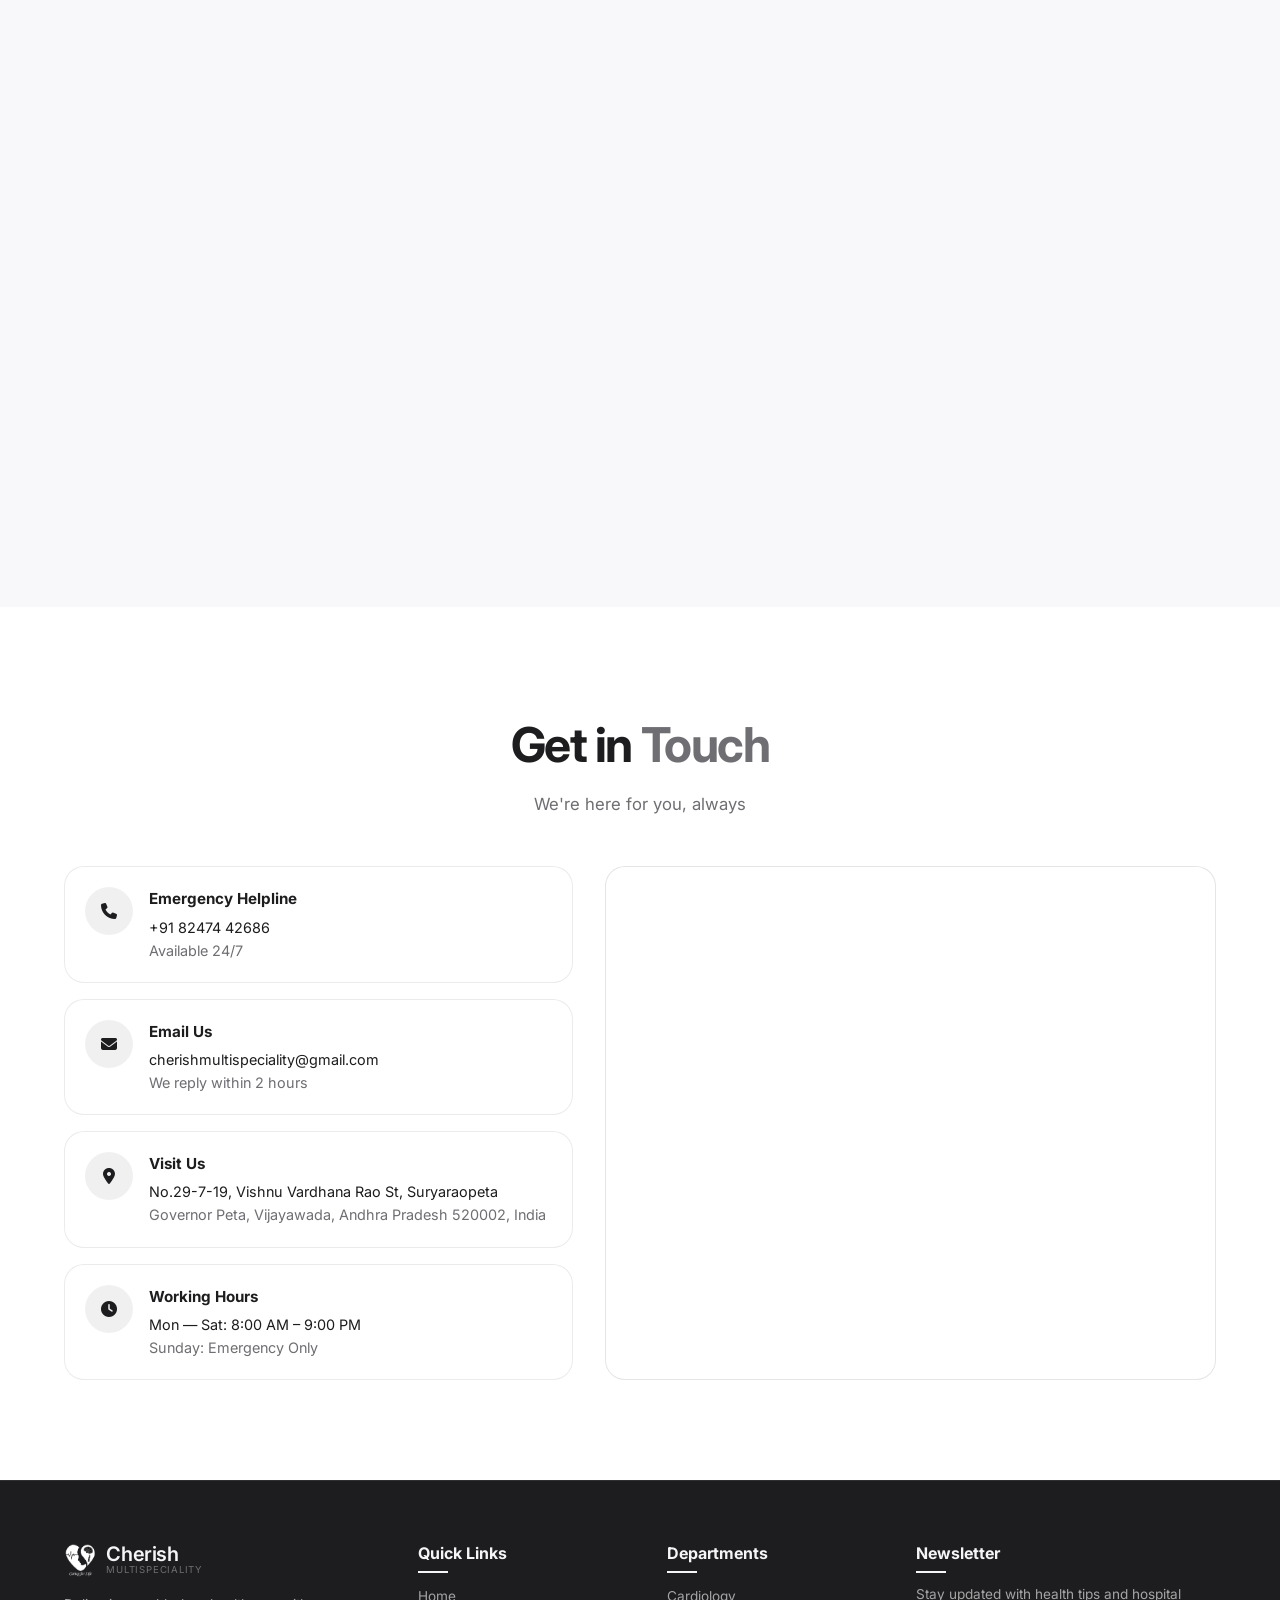
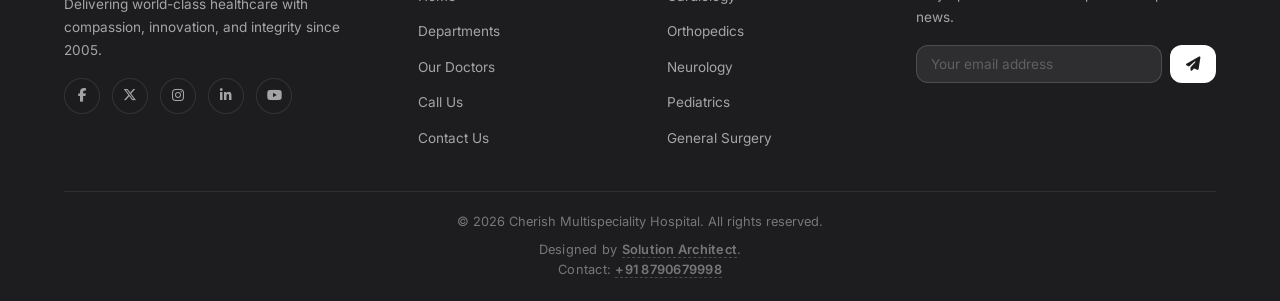
==== commit 16432b3c: "Remove stats section and clean related script/style for live deployment" ====
--- a/index.html
+++ b/index.html
@@ -89,37 +89,6 @@
             </div>
             <div class="hero-micro-copy">
                 <i class="fa-solid fa-lock"></i> Your health data is encrypted and secure
-            </div>
-        </div>
-    </section>
-
-    <!-- ============ TRUST STATS ============ -->
-    <section class="stats-section reveal" id="stats">
-        <div class="stats-bg-image" aria-hidden="true">
-            <img src="https://images.unsplash.com/photo-1504439468489-c8920d796a29?auto=format&fit=crop&w=1920&q=80" alt="" loading="lazy">
-        </div>
-        <div class="container">
-            <div class="stats-grid">
-                <div class="stat-card glass-card">
-                    <div class="stat-icon"><i class="fa-solid fa-users"></i></div>
-                    <h3 class="stat-number" data-target="15000">0</h3>
-                    <p class="stat-label">Patients Served</p>
-                </div>
-                <div class="stat-card glass-card">
-                    <div class="stat-icon"><i class="fa-solid fa-heart"></i></div>
-                    <h3 class="stat-number" data-target="5000">0</h3>
-                    <p class="stat-label">Successful Surgeries</p>
-                </div>
-                <div class="stat-card glass-card">
-                    <div class="stat-icon"><i class="fa-solid fa-building-columns"></i></div>
-                    <h3 class="stat-number" data-target="20">0</h3>
-                    <p class="stat-label">Departments</p>
-                </div>
-                <div class="stat-card glass-card">
-                    <div class="stat-icon"><i class="fa-solid fa-user-doctor"></i></div>
-                    <h3 class="stat-number" data-target="50">0</h3>
-                    <p class="stat-label">Expert Doctors</p>
-                </div>
             </div>
         </div>
     </section>
--- a/style.css
+++ b/style.css
@@ -947,81 +947,6 @@
 }
 
 /* ================================================
-   STATS SECTION
-   ================================================ */
-.stats-section {
-    padding: 80px 0;
-    position: relative;
-    overflow: hidden;
-}
-
-.stats-bg-image {
-    position: absolute;
-    inset: 0;
-    z-index: 0;
-}
-
-.stats-bg-image img {
-    width: 100%;
-    height: 100%;
-    object-fit: cover;
-    object-position: center;
-    opacity: 0.15;
-}
-
-.stats-section::before {
-    content: '';
-    position: absolute;
-    inset: 0;
-    background: var(--bg-body);
-    z-index: 0;
-}
-
-.stats-section > .container {
-    position: relative;
-    z-index: 1;
-}
-
-.stats-grid {
-    display: grid;
-    grid-template-columns: repeat(4, 1fr);
-    gap: 24px;
-}
-
-.stat-card {
-    text-align: center;
-    padding: 32px 20px;
-}
-
-.stat-icon {
-    width: 56px;
-    height: 56px;
-    margin: 0 auto 16px;
-    border-radius: 50%;
-    background: var(--icon-bg);
-    display: flex;
-    align-items: center;
-    justify-content: center;
-    font-size: 1.3rem;
-    color: var(--icon-color);
-}
-
-.stat-number {
-    font-family: var(--font-heading);
-    font-size: 2.8rem;
-    font-weight: 700;
-    color: var(--text);
-    line-height: 1;
-    margin-bottom: 4px;
-    letter-spacing: -0.02em;
-}
-
-.stat-label {
-    color: var(--text-muted);
-    font-size: 0.9rem;
-}
-
-/* ================================================
    DEPARTMENTS SECTION
    ================================================ */
 .departments-section {
@@ -2790,18 +2715,12 @@
         padding: 60px 0;
     }
 
-    .stats-section::before { padding: 60px 0; }
-
     .hero-content { padding: calc(var(--nav-height) + 24px) 0 60px; }
     .hero h1 { font-size: 2.2rem; }
     .hero-subtitle { font-size: 1rem; }
     .hero-actions { flex-direction: column; align-items: center; }
 
     .section-title { font-size: 2rem; }
-
-    .stats-grid { grid-template-columns: repeat(2, 1fr); gap: 16px; }
-    .stat-card { padding: 24px 16px; }
-    .stat-number { font-size: 2rem; }
 
     .dept-grid { grid-template-columns: 1fr 1fr; gap: 20px; }
     .dept-card-img { height: 160px; }
@@ -2886,10 +2805,6 @@
     .hero-subtitle { font-size: 0.9rem; }
     .section-title { font-size: 1.6rem; }
 
-    .stats-grid { grid-template-columns: 1fr 1fr; gap: 12px; }
-    .stat-card { padding: 16px 12px; }
-    .stat-number { font-size: 1.6rem; }
-
     .dept-grid { grid-template-columns: 1fr; gap: 16px; }
     .dept-card-img { height: 180px; }
 
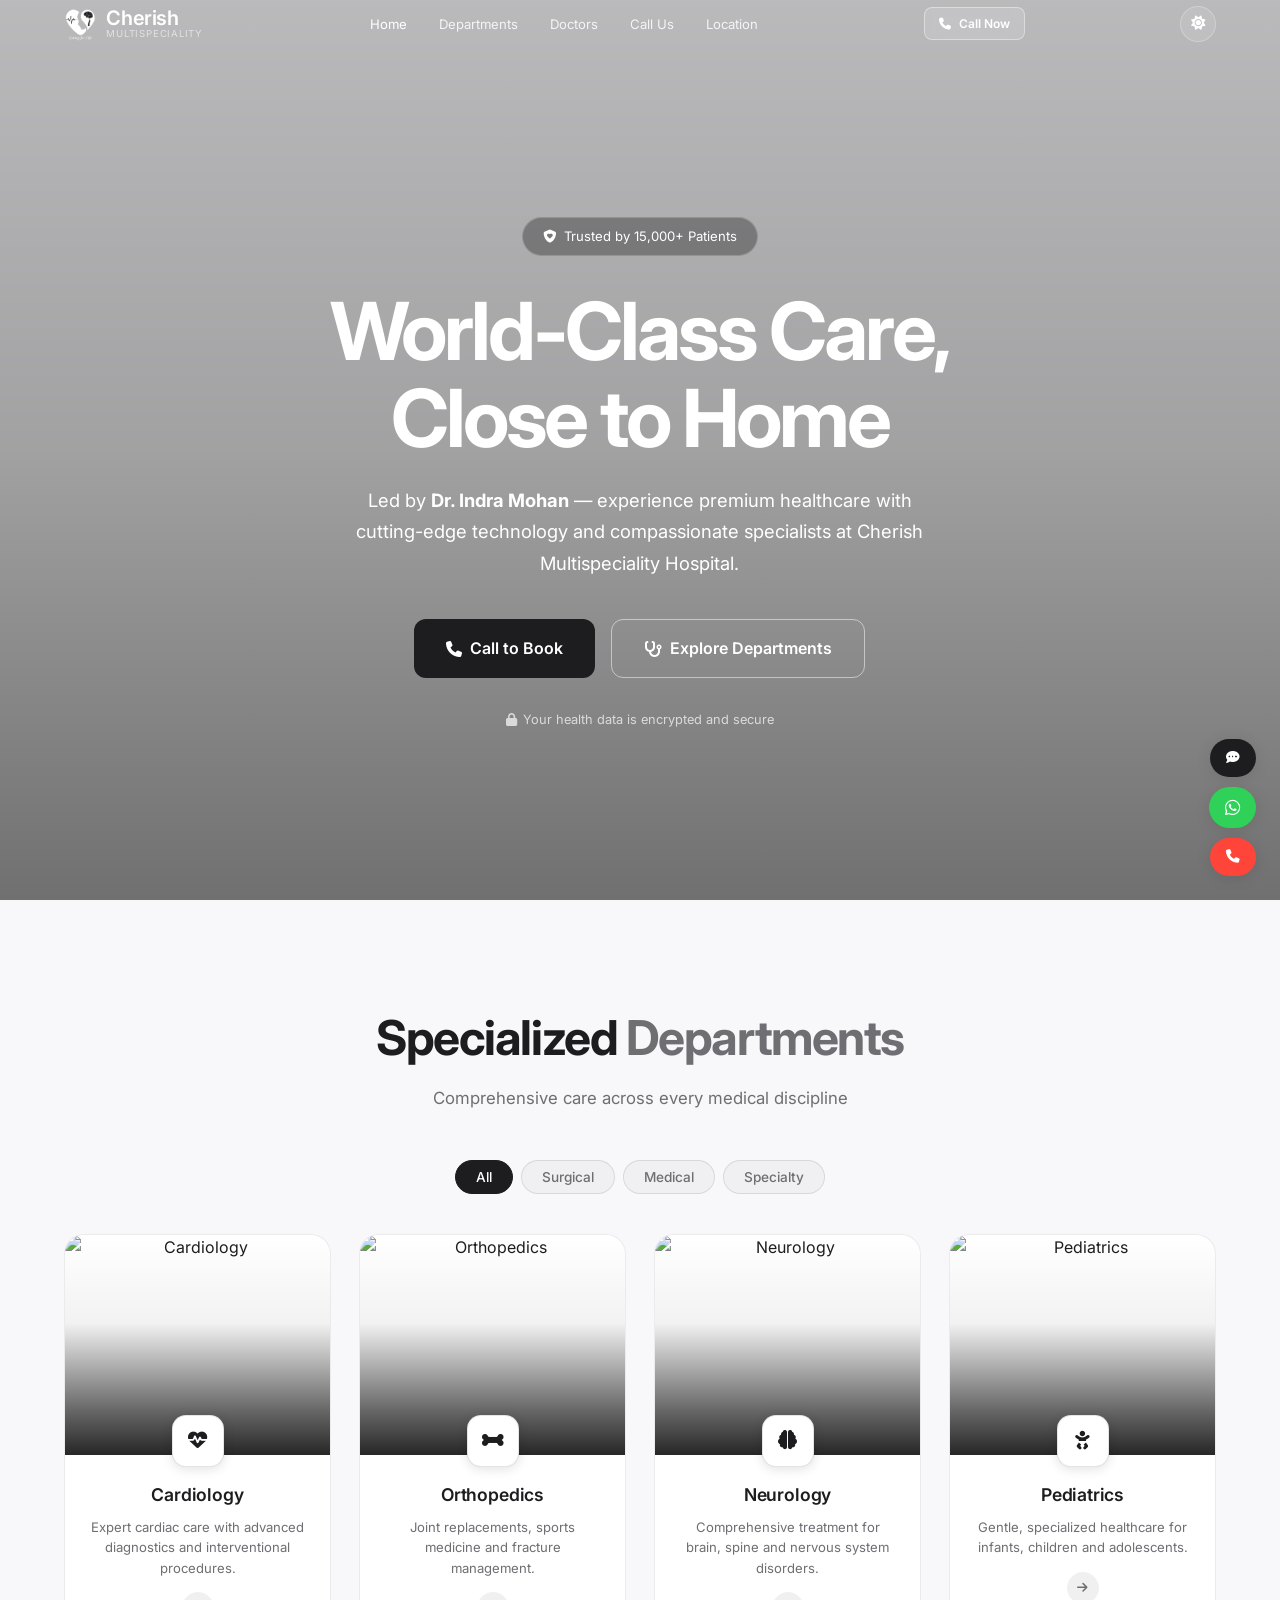
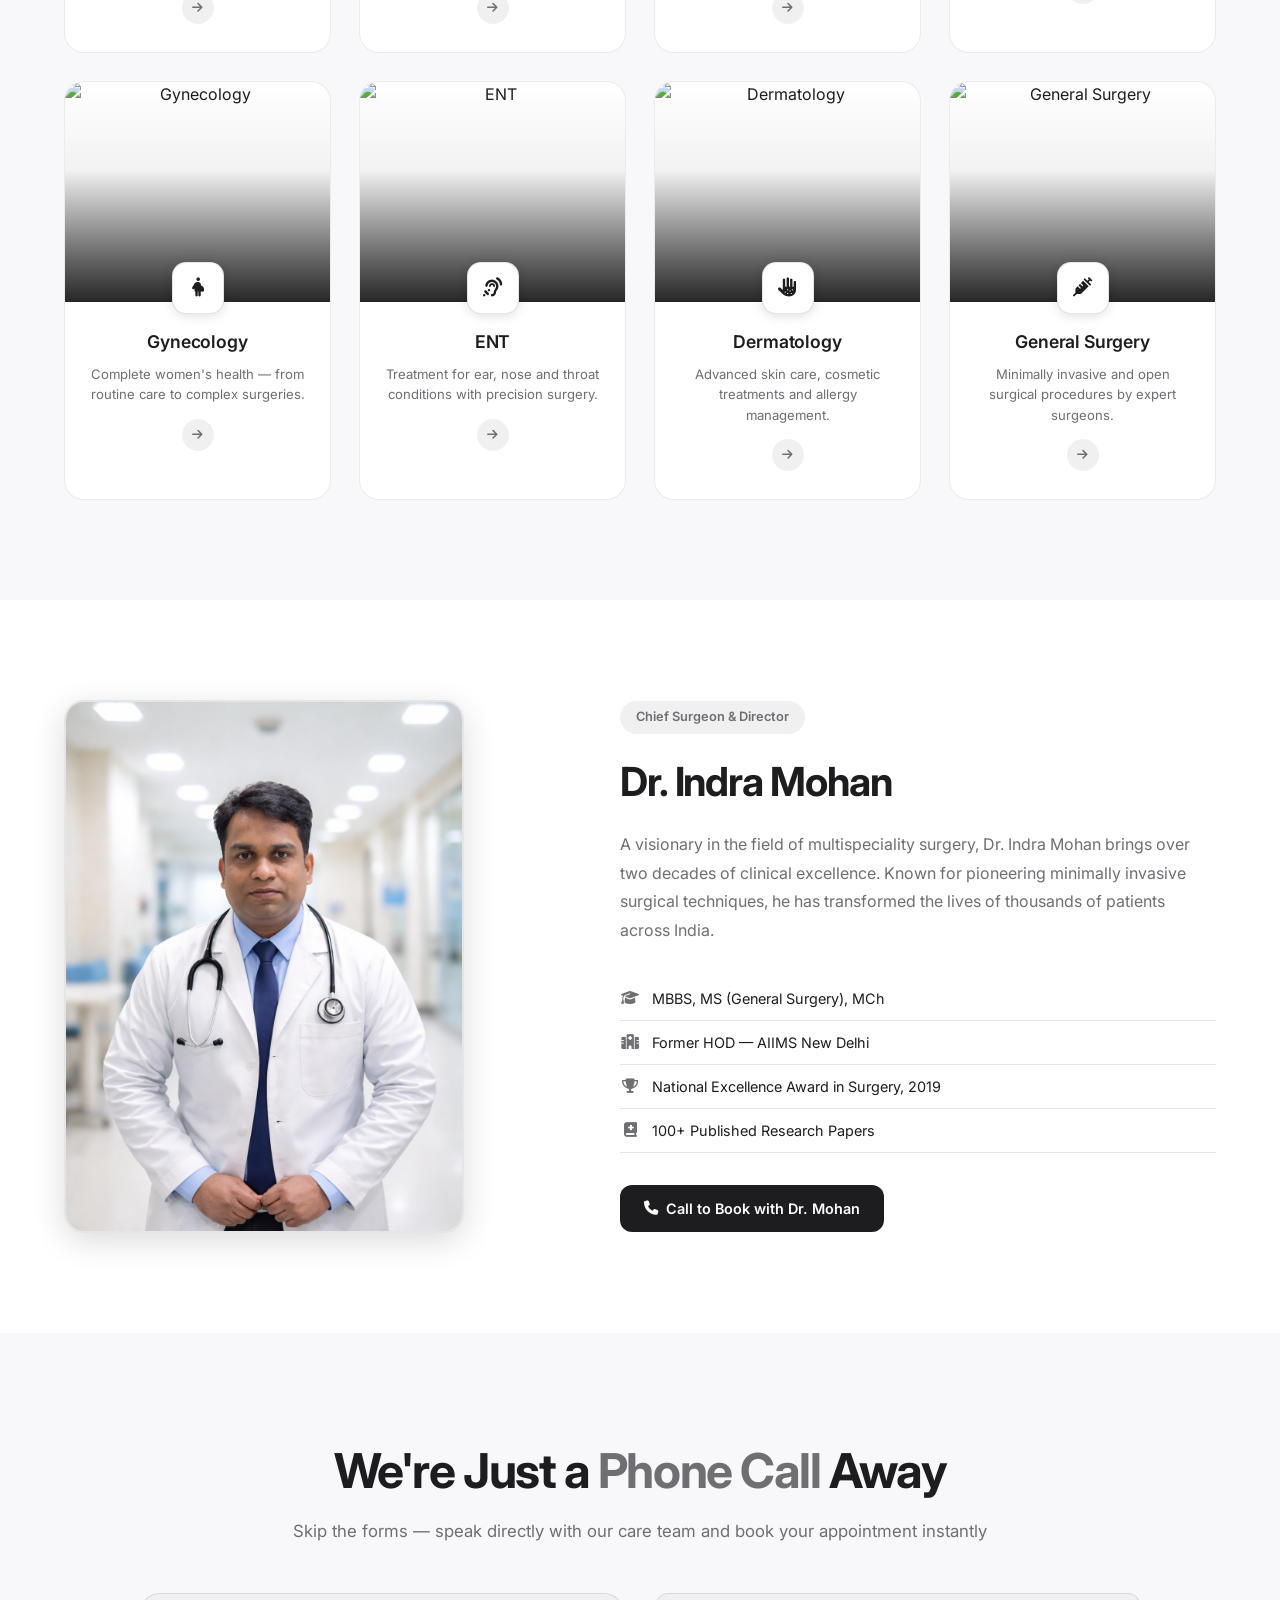
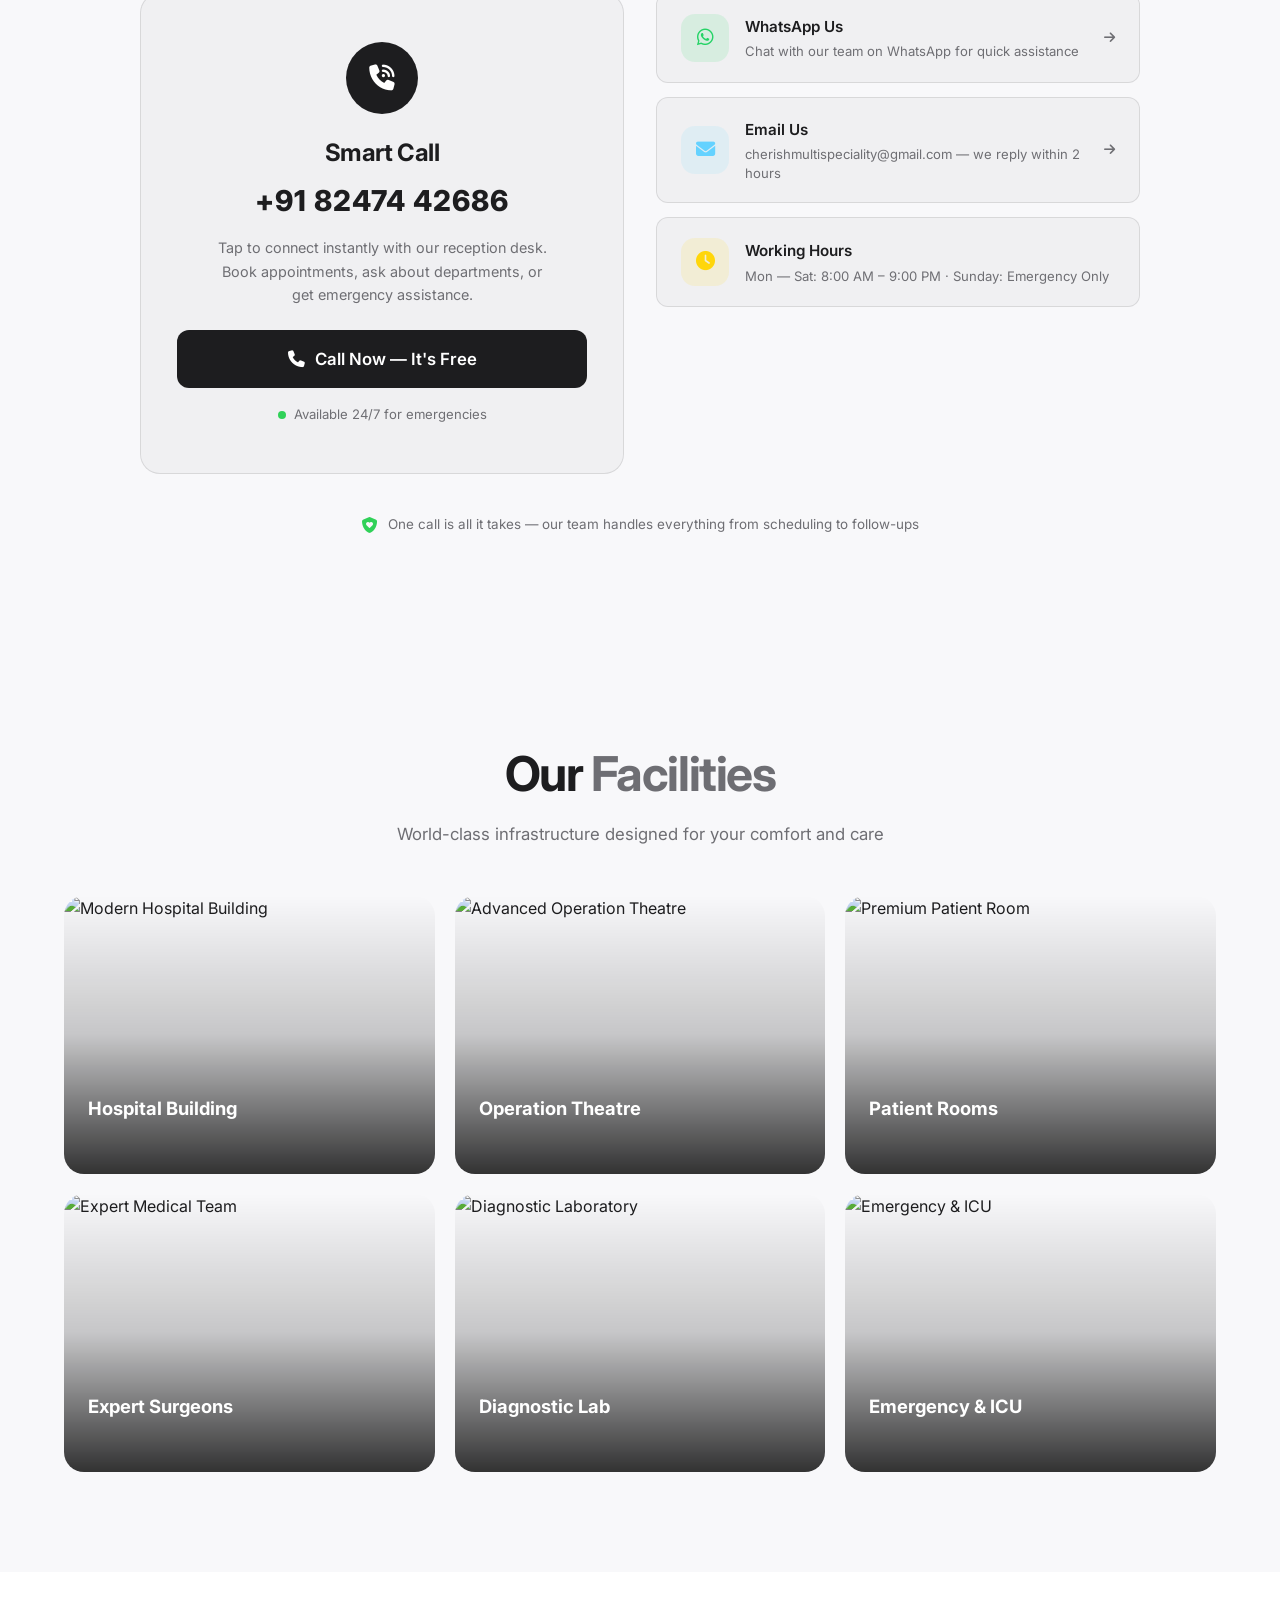
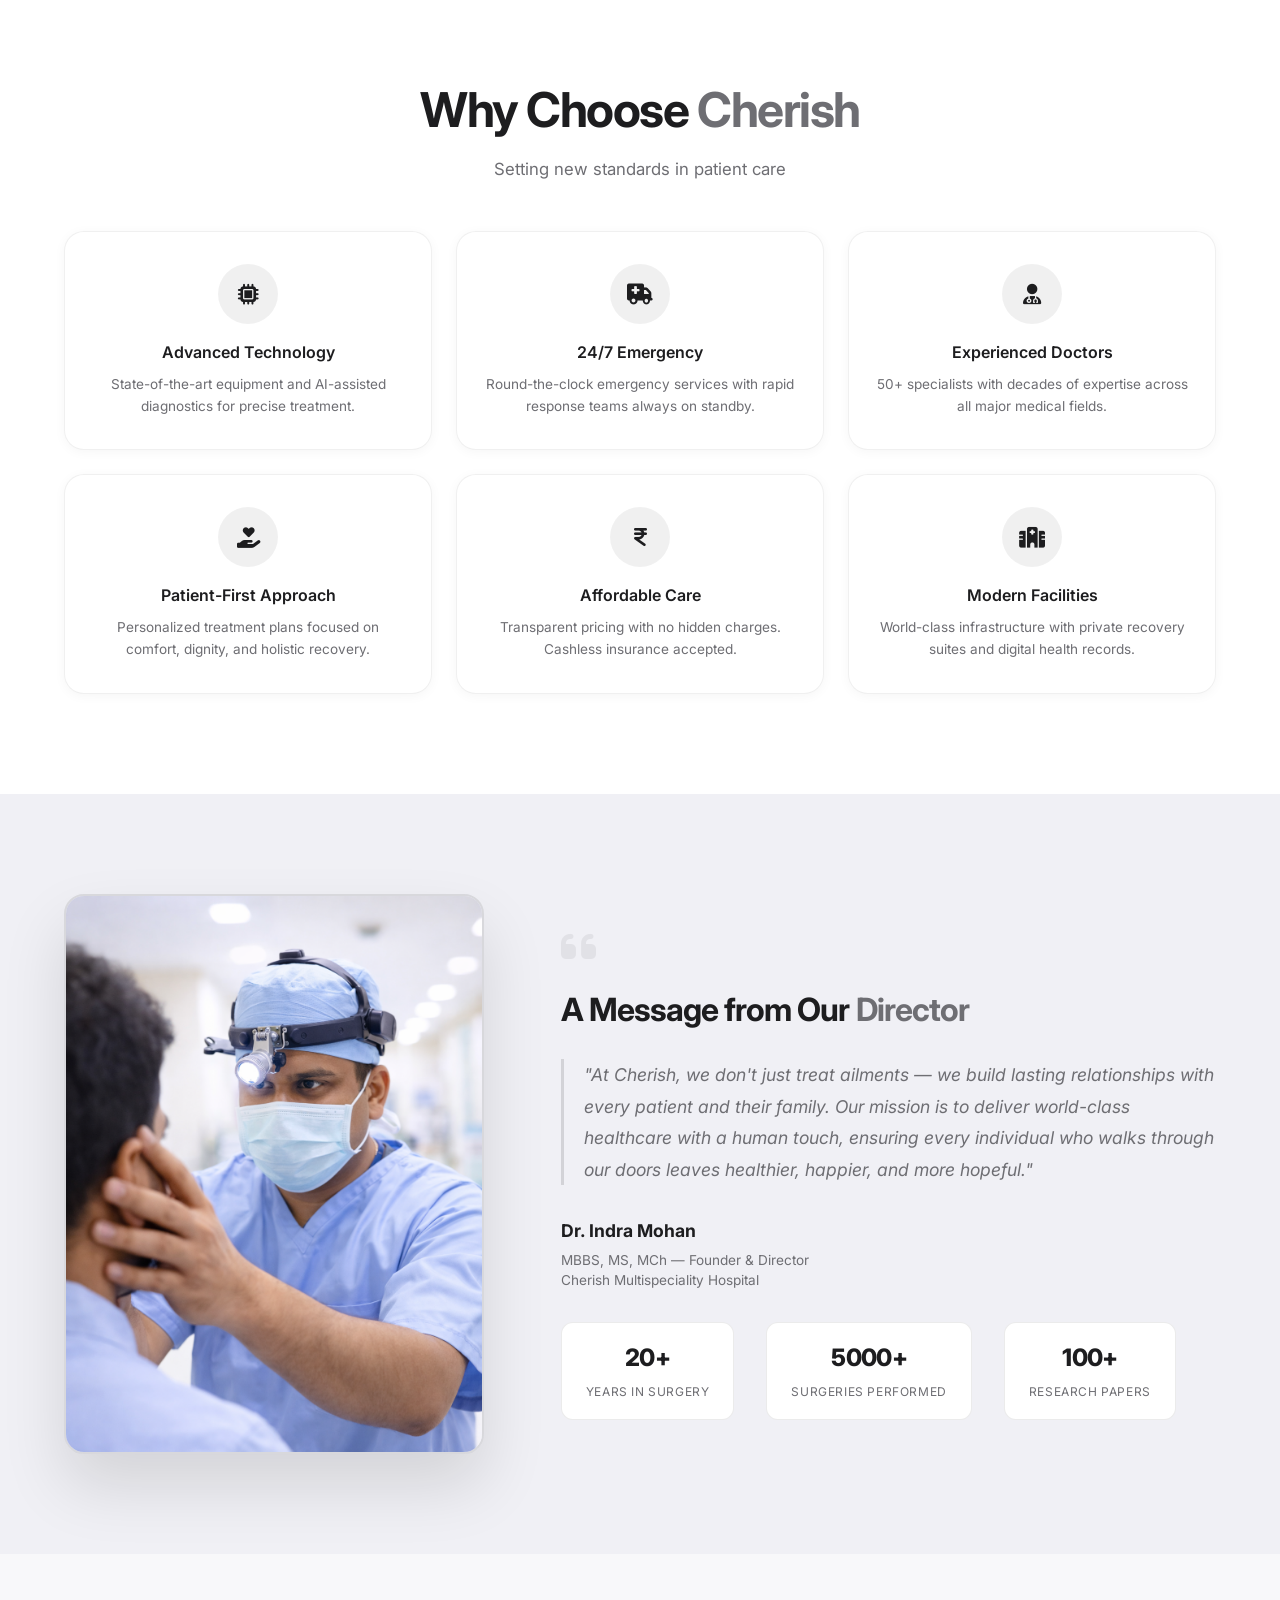
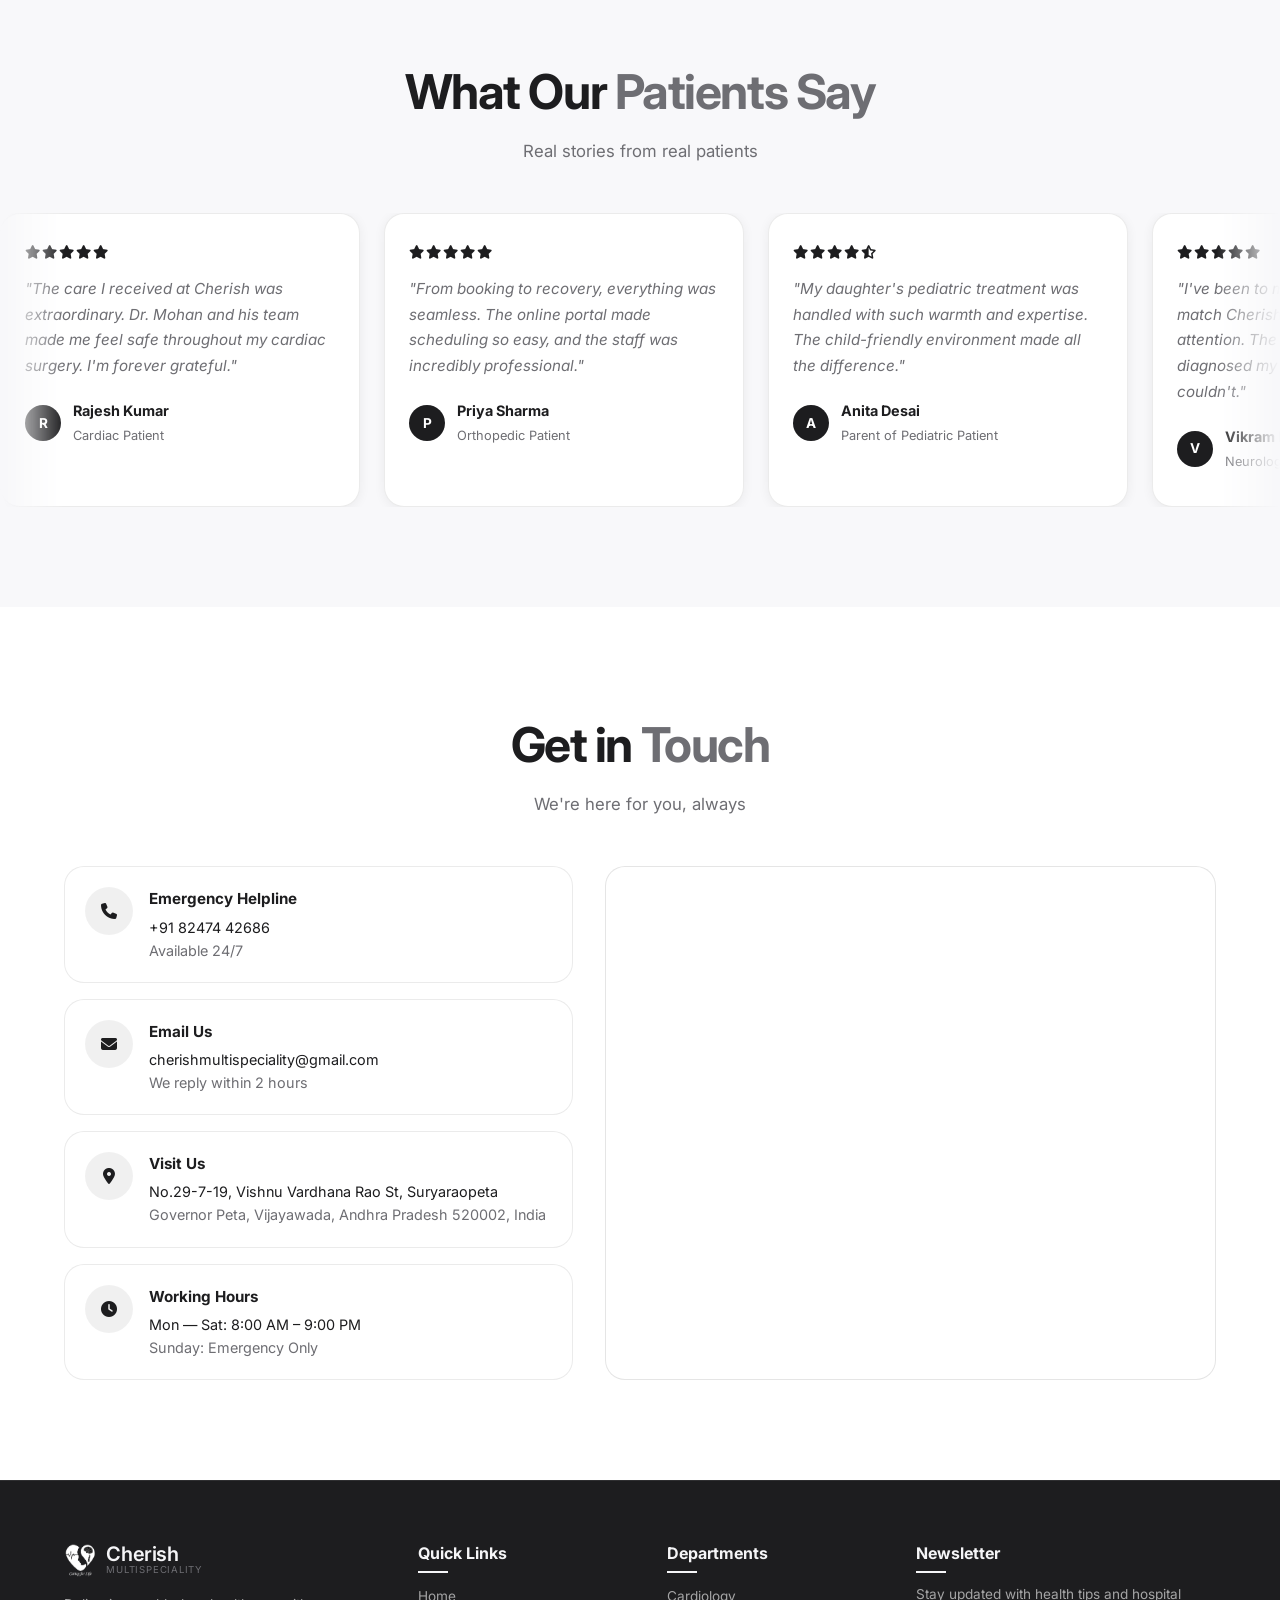
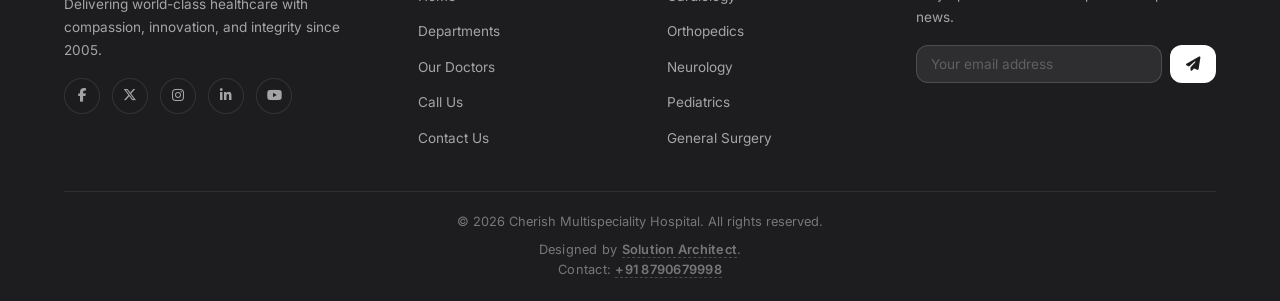
==== commit 252de711: "Remove 20+ Years Experience badge from doctor spotlight" ====
--- a/index.html
+++ b/index.html
@@ -118,10 +118,6 @@
             <div class="spotlight-grid">
                 <div class="spotlight-image">
                     <img src="images/ChatGPT%20Image%20Mar%2024,%202026,%2006_59_44%20PM.png" alt="Dr. Indra Mohan — Chief Surgeon &amp; Director" class="spotlight-photo" loading="lazy">
-                    <div class="spotlight-badge glass-card">
-                        <i class="fa-solid fa-award"></i>
-                        <span>20+ Years Experience</span>
-                    </div>
                 </div>
                 <div class="spotlight-info">
                     <div class="spotlight-tag">Chief Surgeon & Director</div>
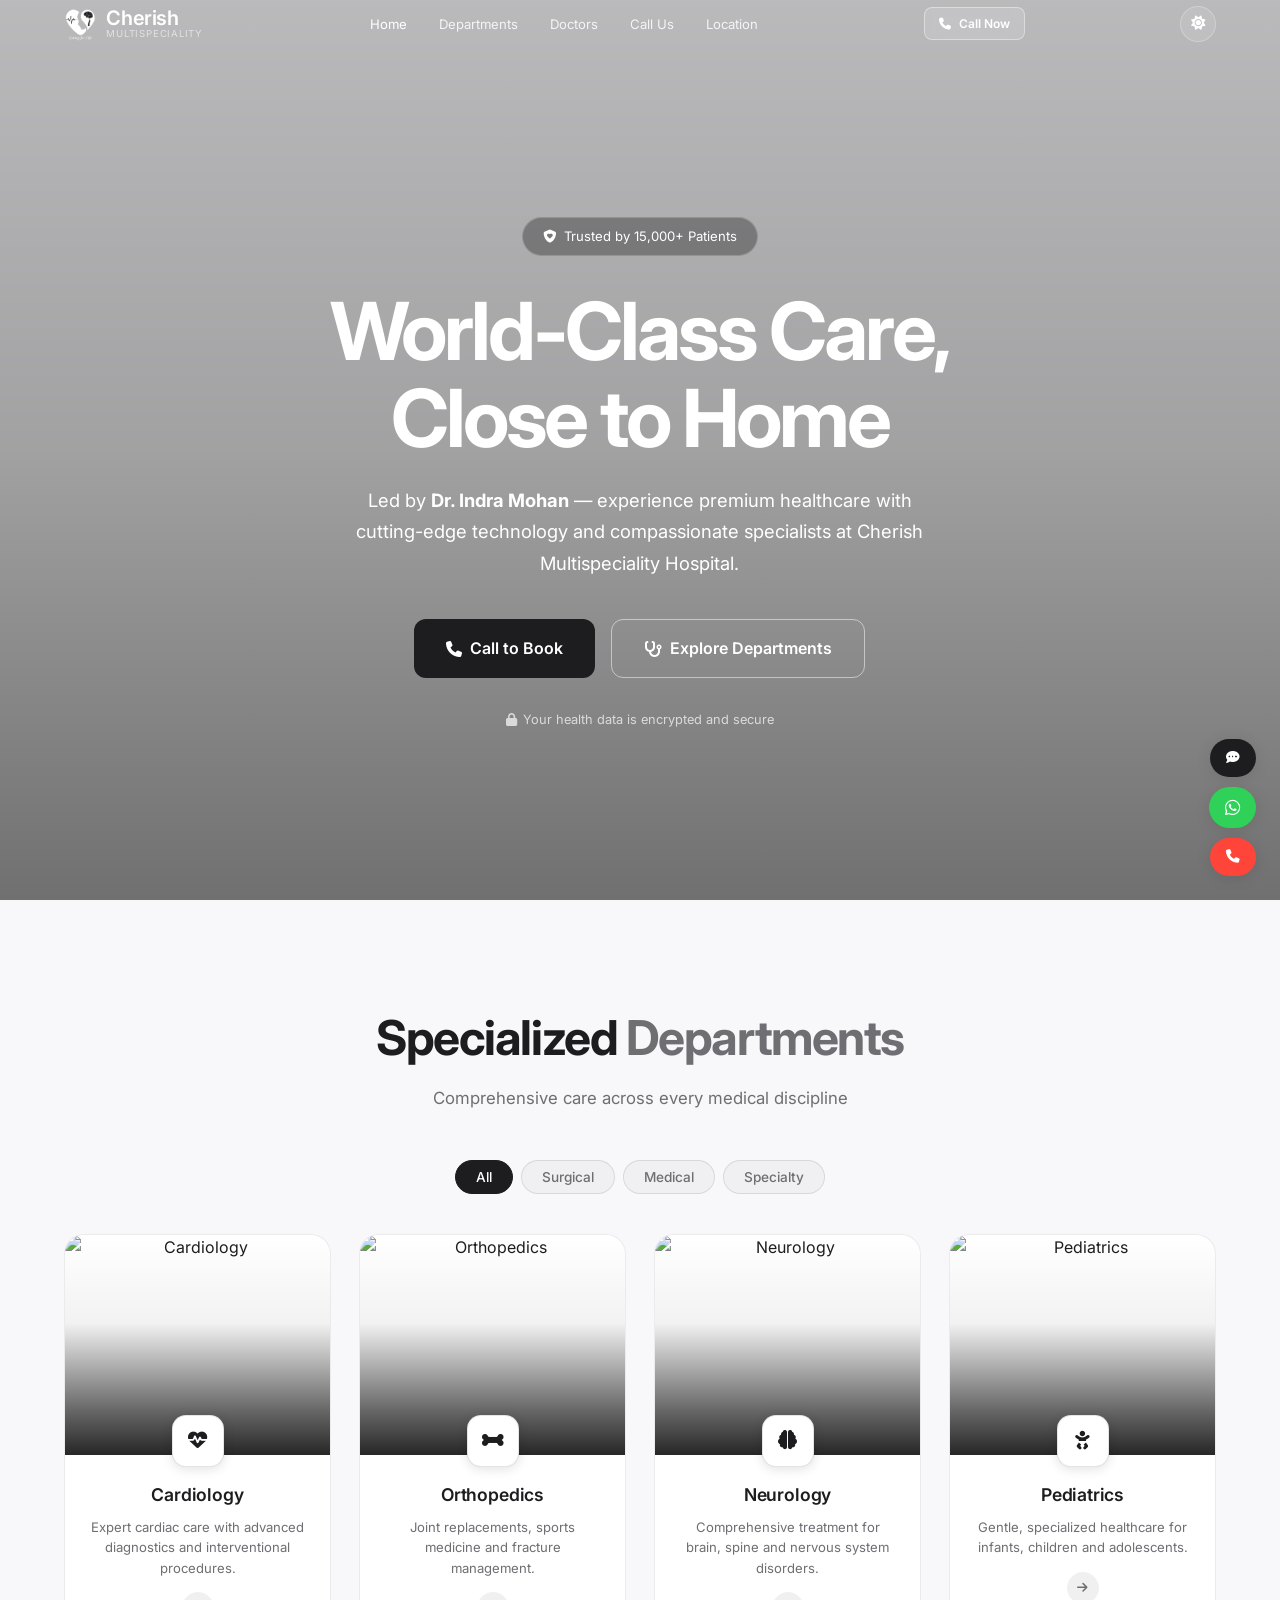
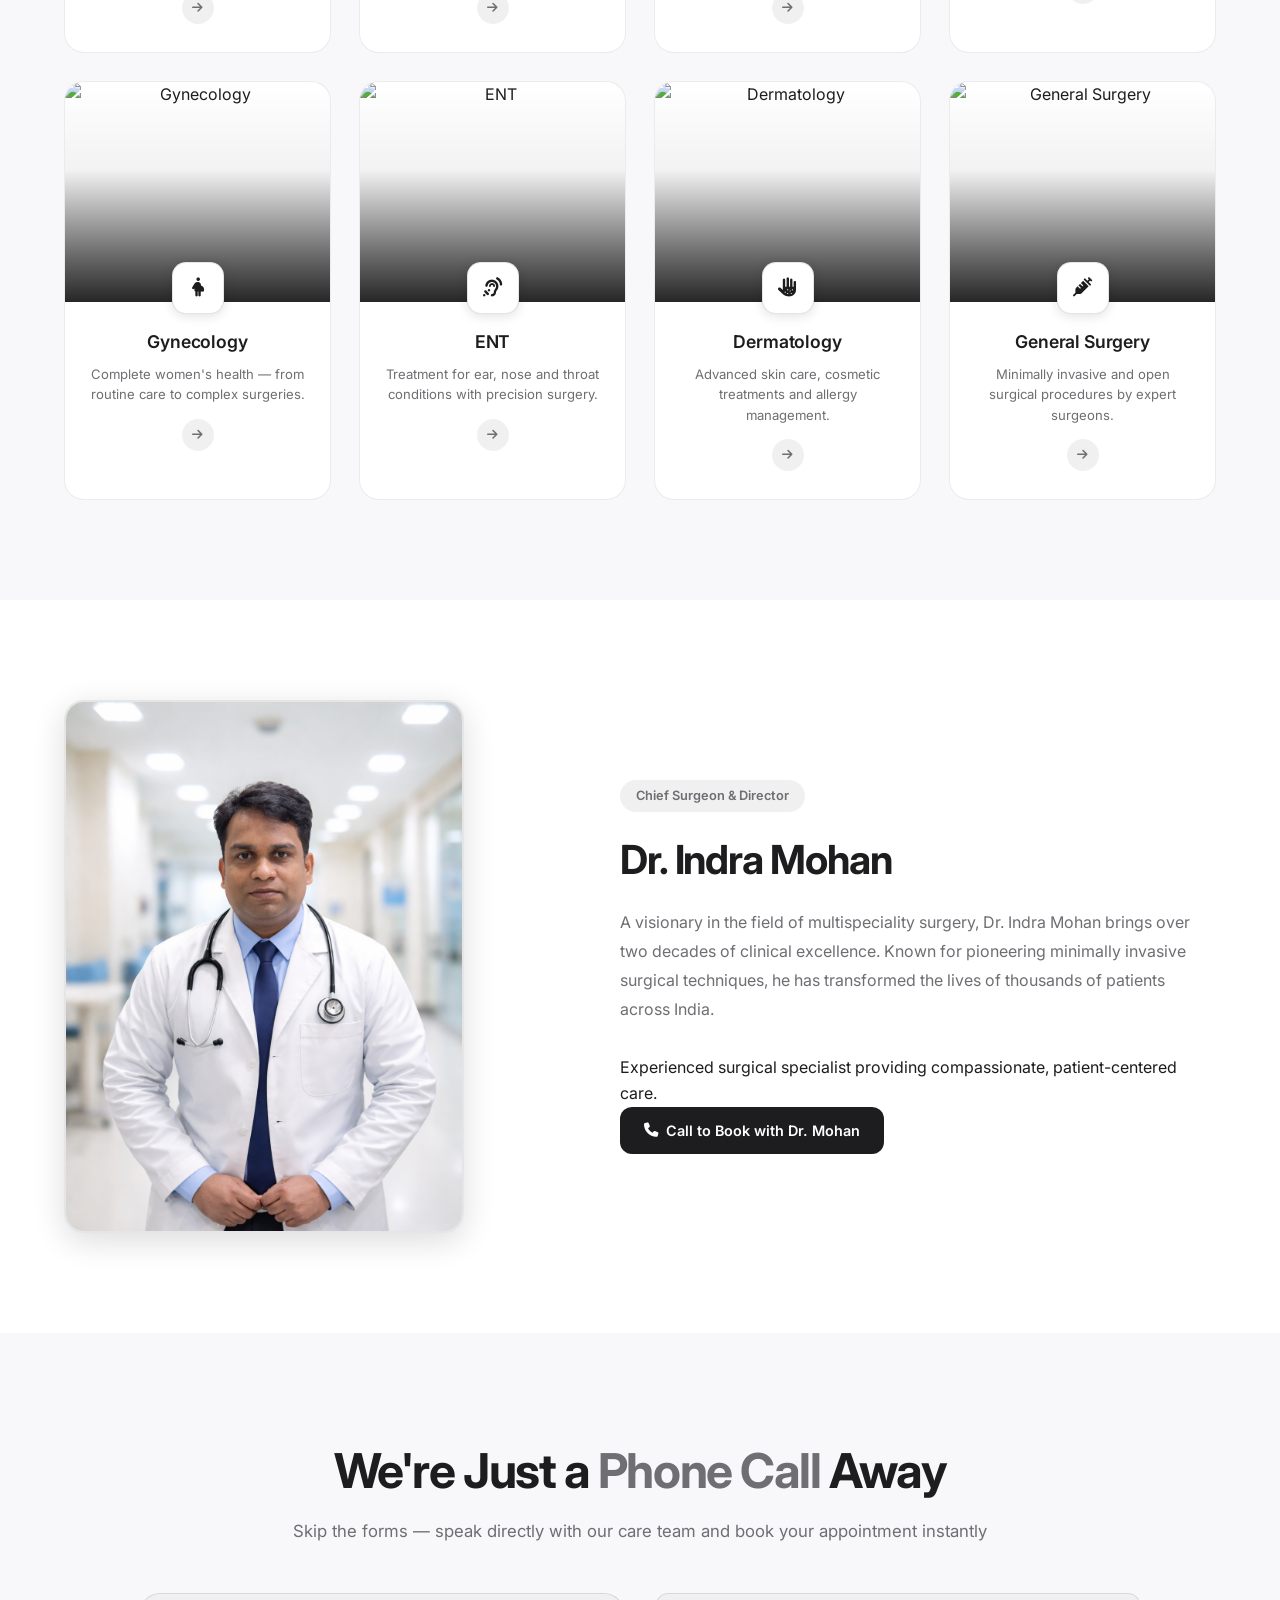
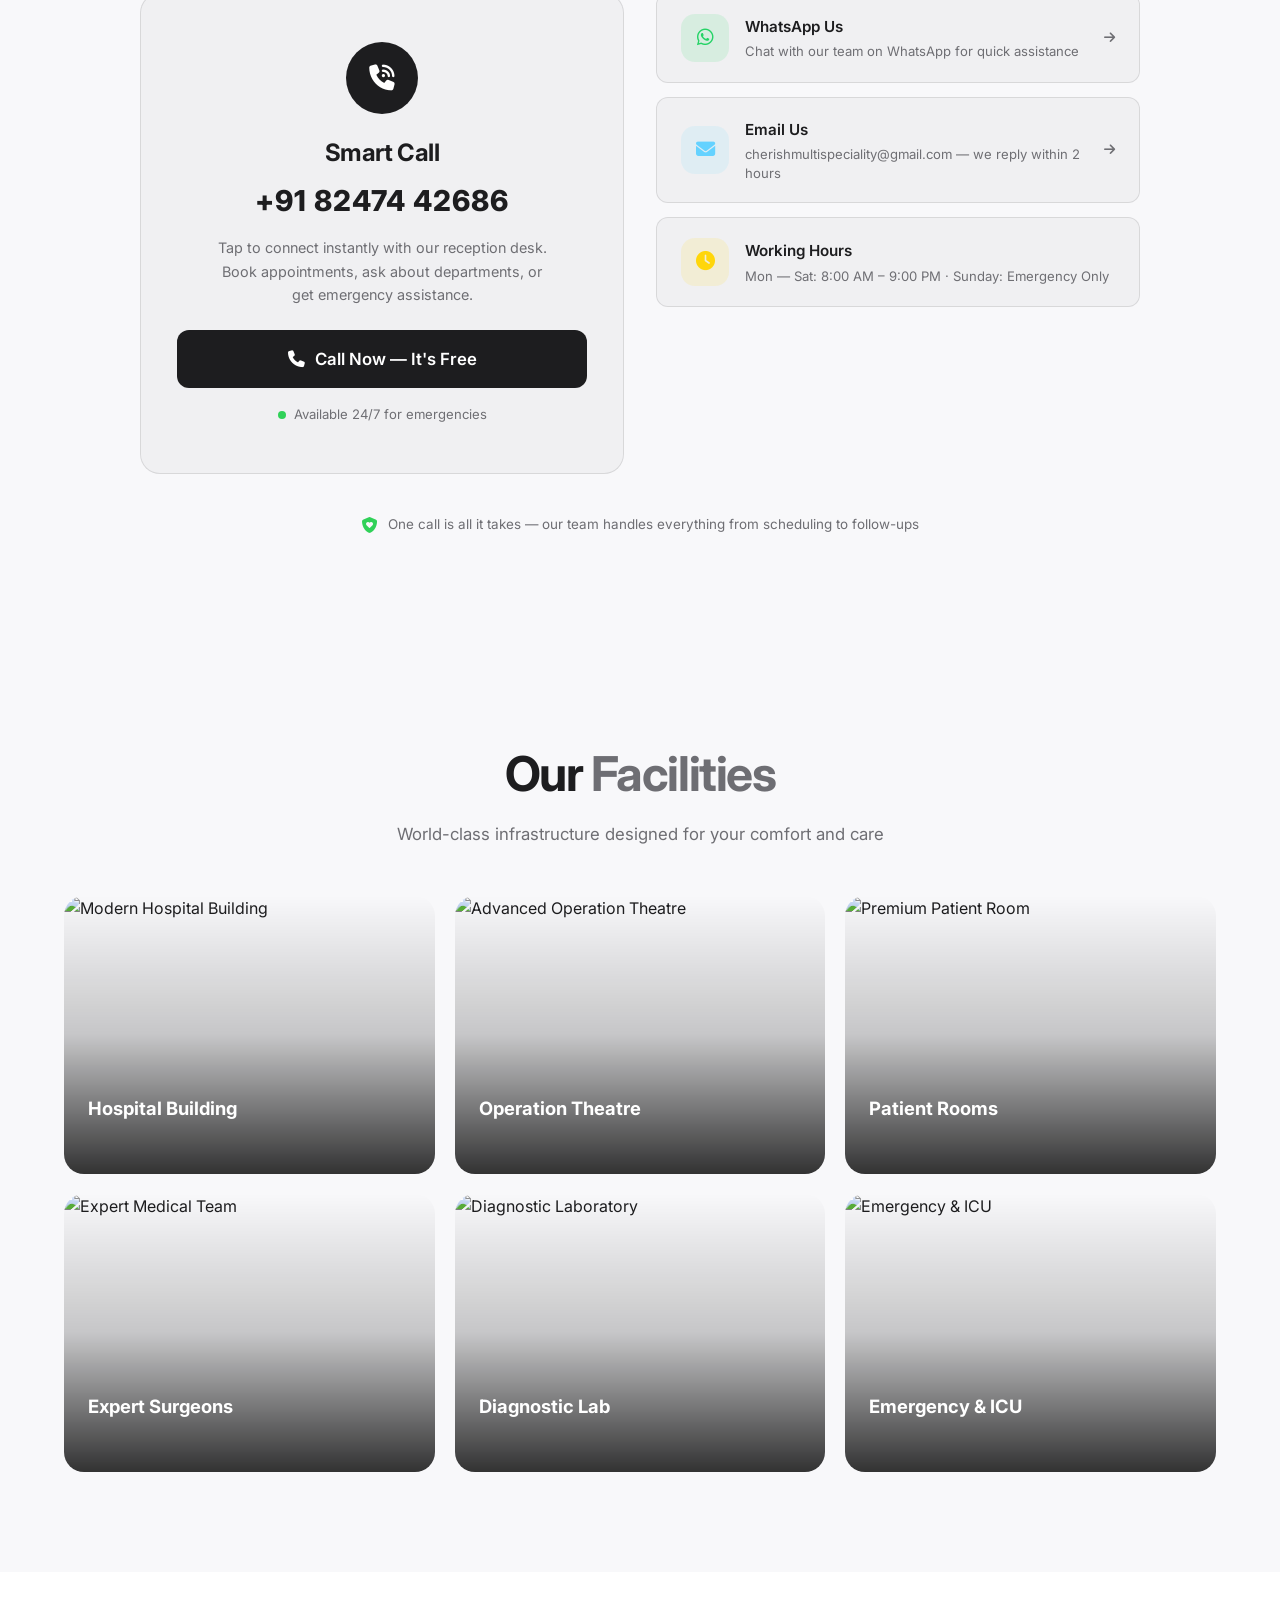
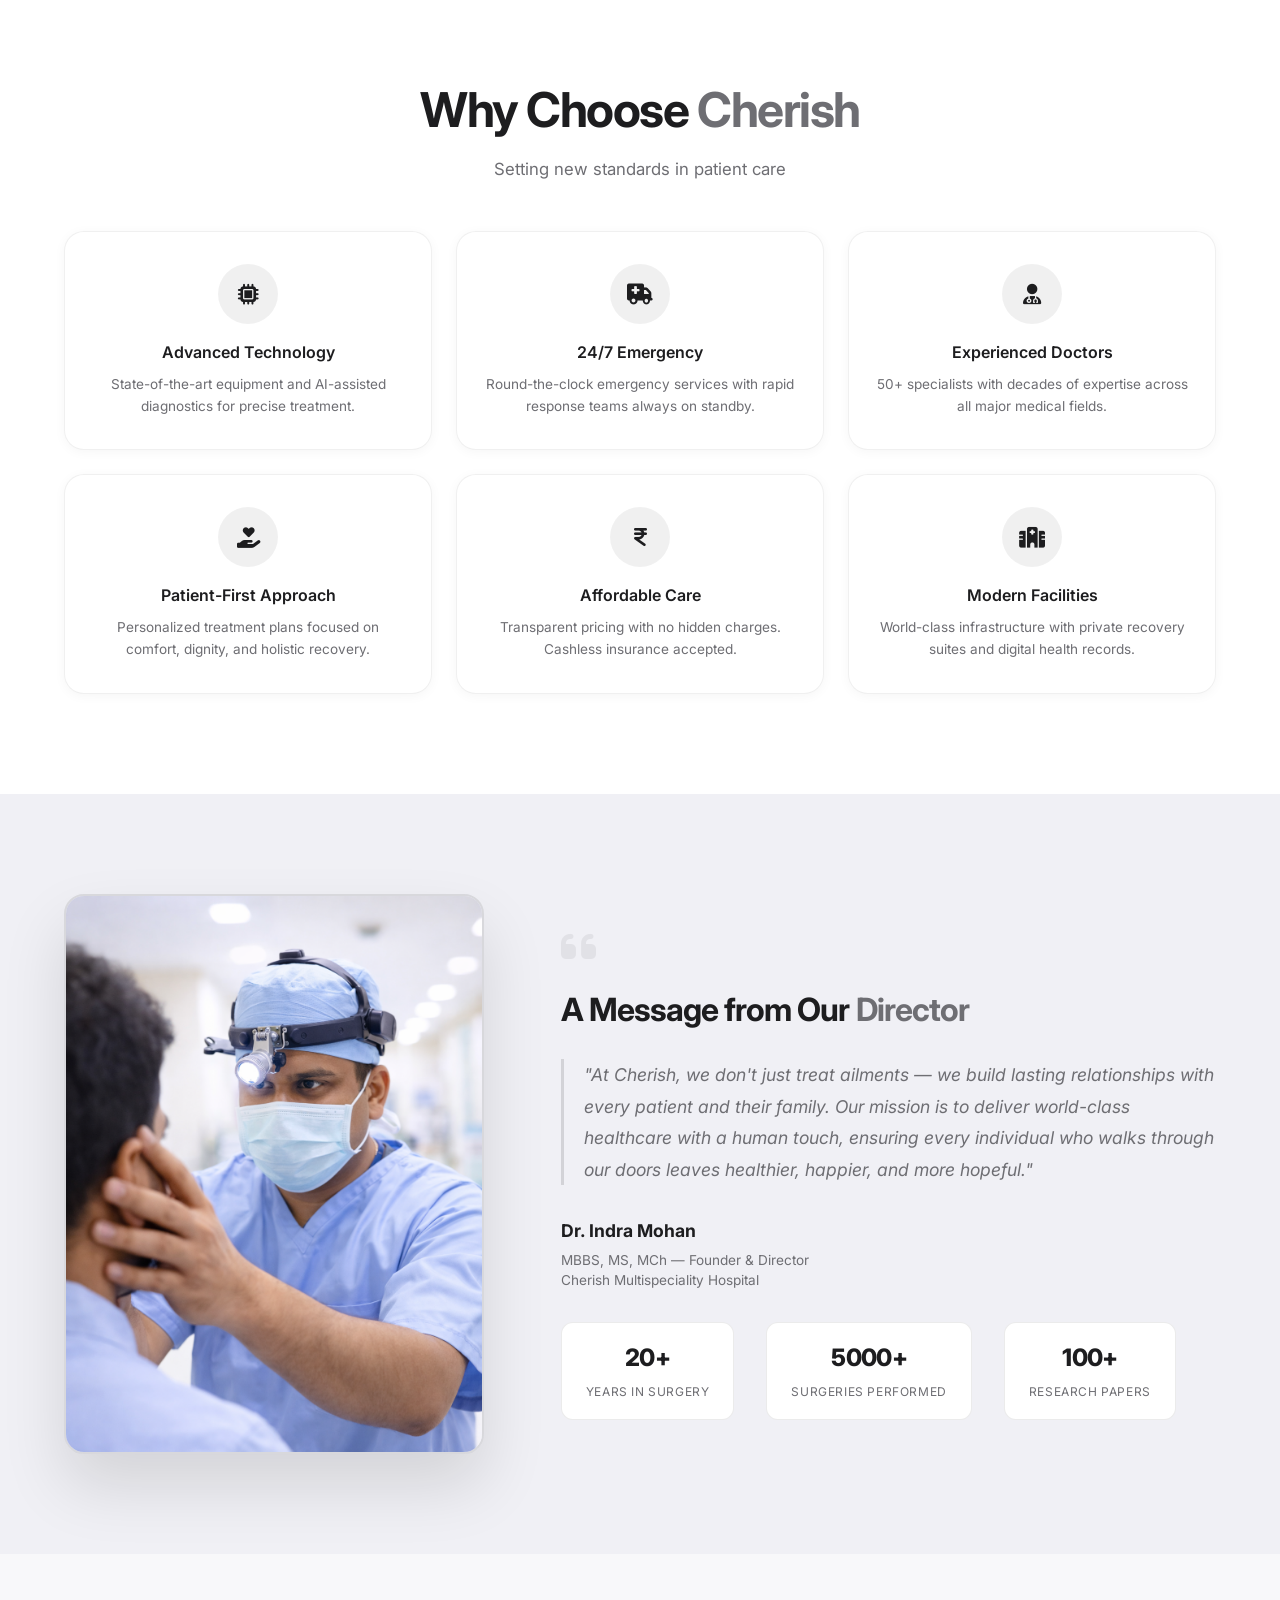
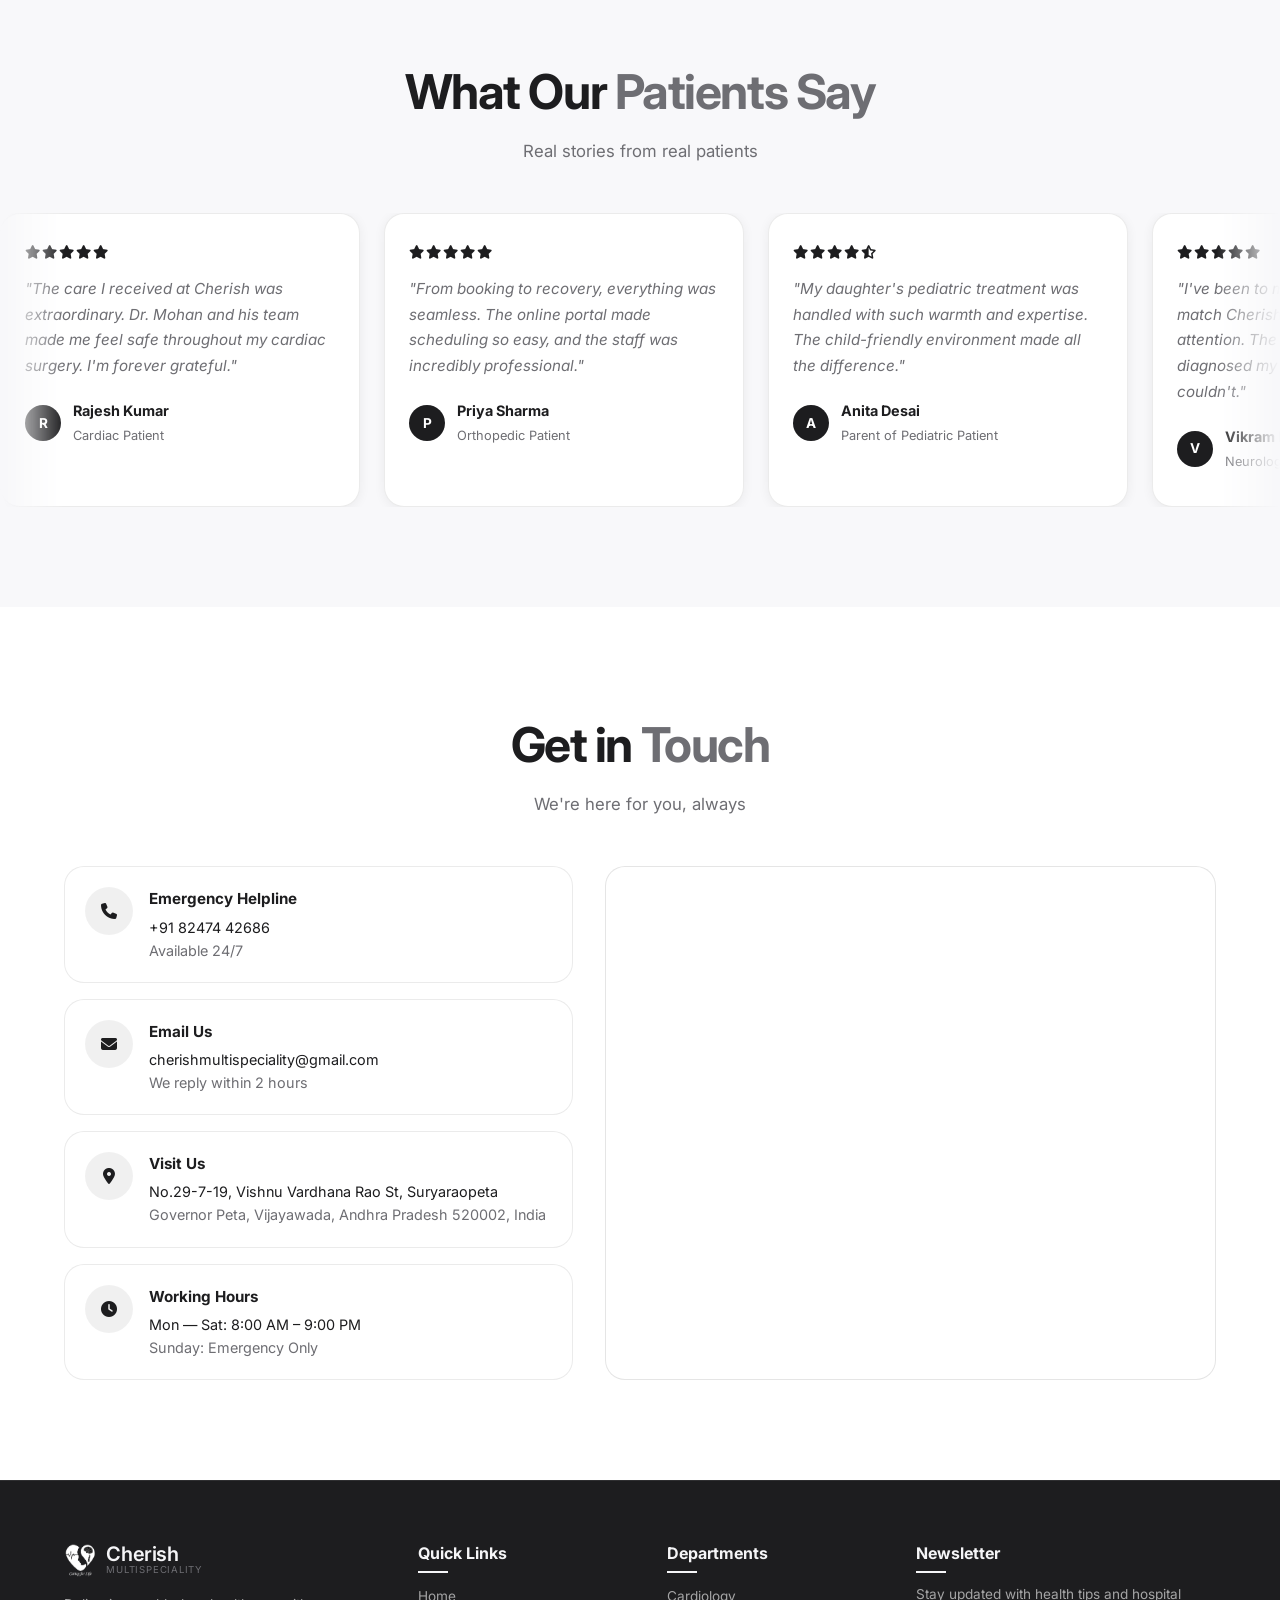
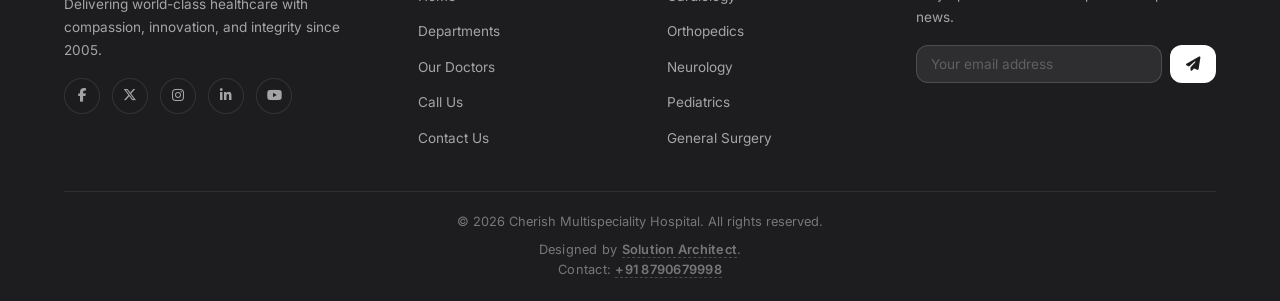
==== commit 574d78b0: "Simplify doctor spotlight info to a basic single line" ====
--- a/index.html
+++ b/index.html
@@ -123,24 +123,7 @@
                     <div class="spotlight-tag">Chief Surgeon & Director</div>
                     <h2>Dr. Indra Mohan</h2>
                     <p class="spotlight-bio">A visionary in the field of multispeciality surgery, Dr. Indra Mohan brings over two decades of clinical excellence. Known for pioneering minimally invasive surgical techniques, he has transformed the lives of thousands of patients across India.</p>
-                    <div class="spotlight-credentials">
-                        <div class="credential">
-                            <i class="fa-solid fa-graduation-cap"></i>
-                            <span>MBBS, MS (General Surgery), MCh</span>
-                        </div>
-                        <div class="credential">
-                            <i class="fa-solid fa-hospital"></i>
-                            <span>Former HOD — AIIMS New Delhi</span>
-                        </div>
-                        <div class="credential">
-                            <i class="fa-solid fa-trophy"></i>
-                            <span>National Excellence Award in Surgery, 2019</span>
-                        </div>
-                        <div class="credential">
-                            <i class="fa-solid fa-book-medical"></i>
-                            <span>100+ Published Research Papers</span>
-                        </div>
-                    </div>
+                    <p class="spotlight-basic">Experienced surgical specialist providing compassionate, patient-centered care.</p>
                     <a href="tel:+918247442686" class="btn btn-accent">
                         <i class="fa-solid fa-phone"></i> Call to Book with Dr. Mohan
                     </a>
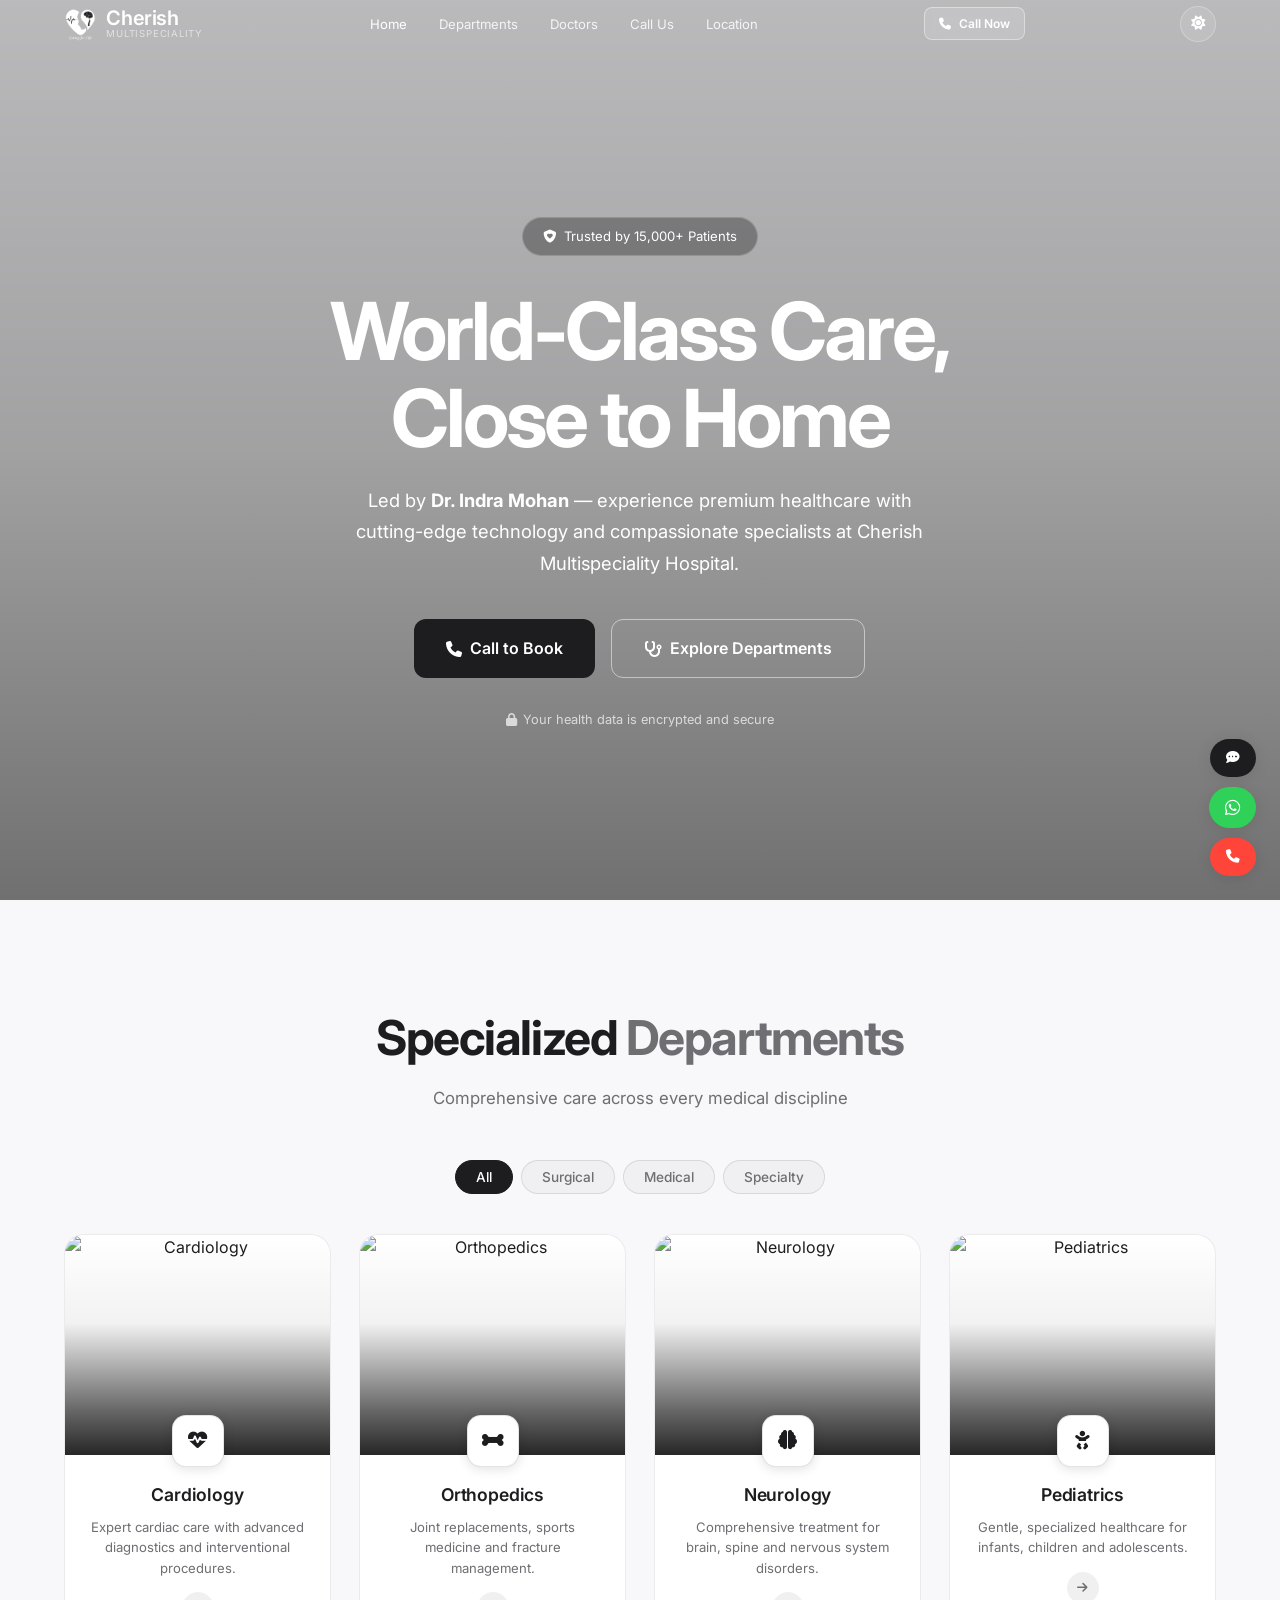
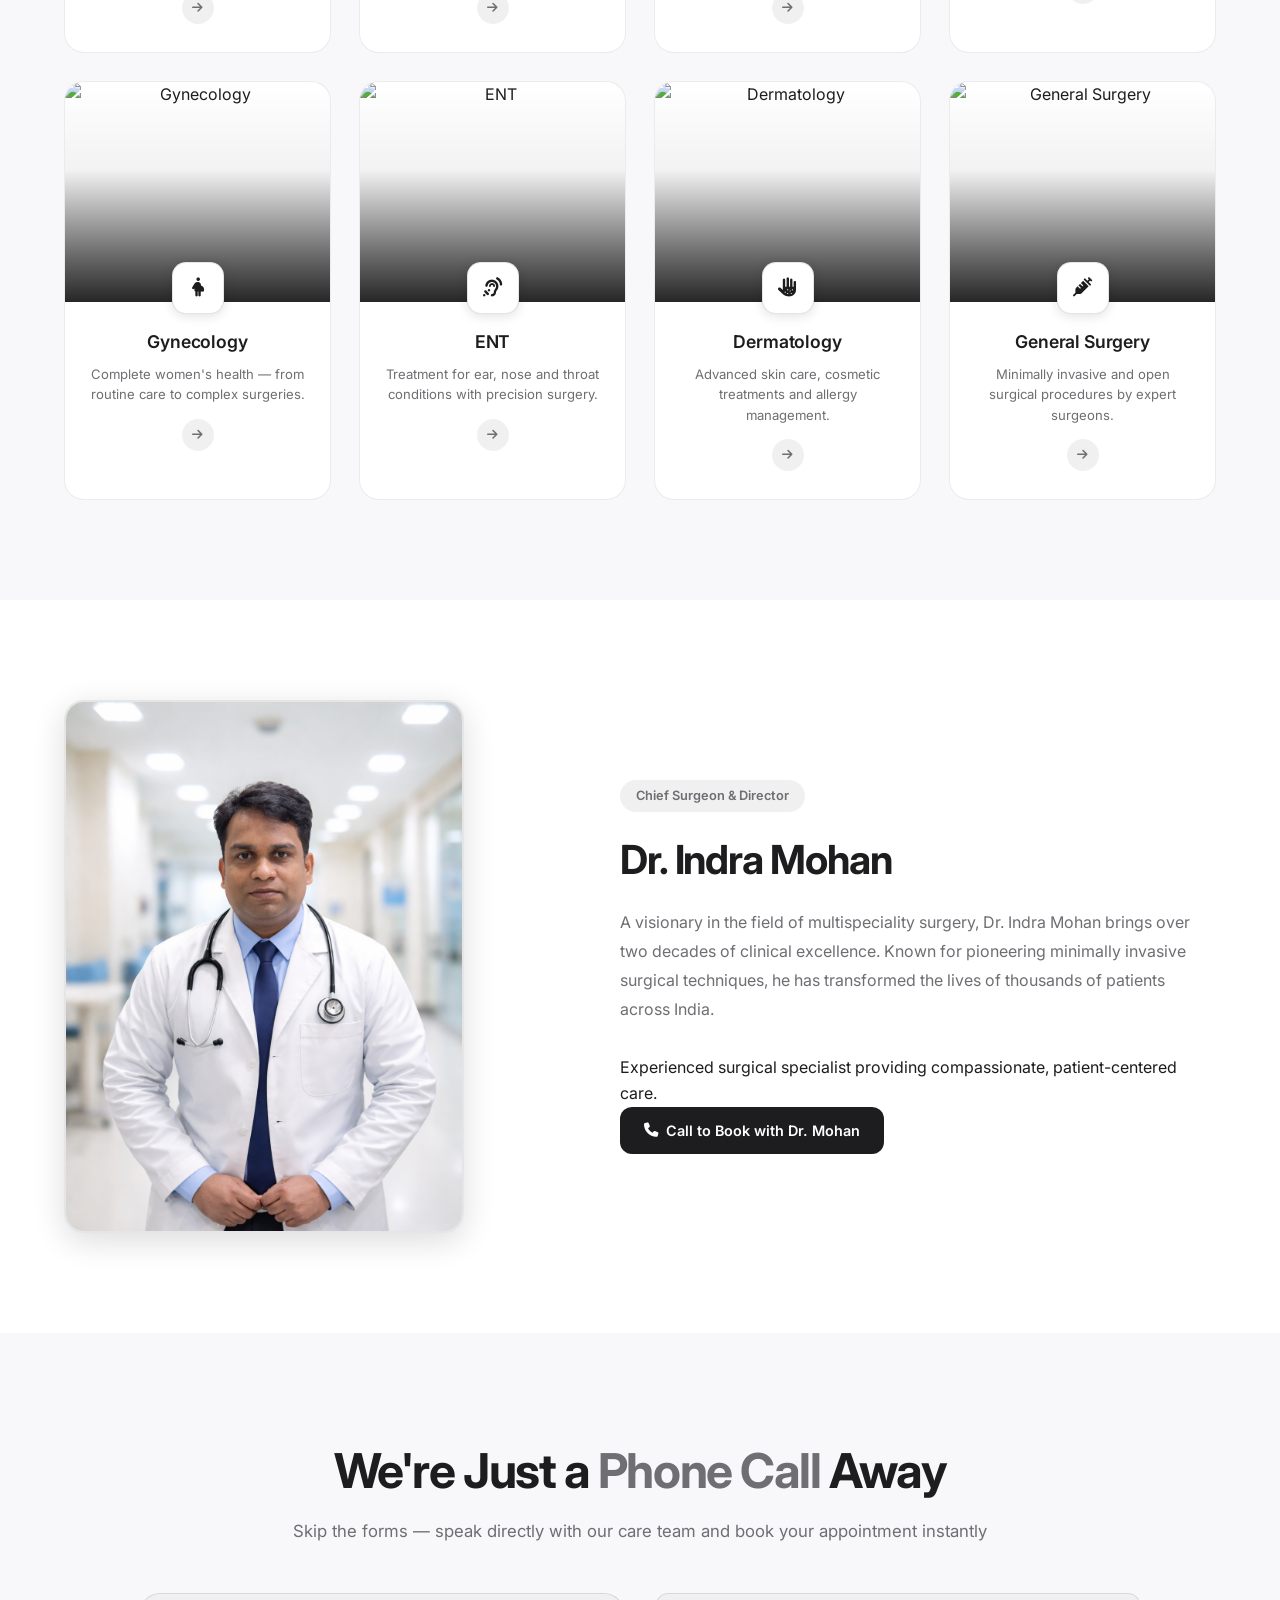
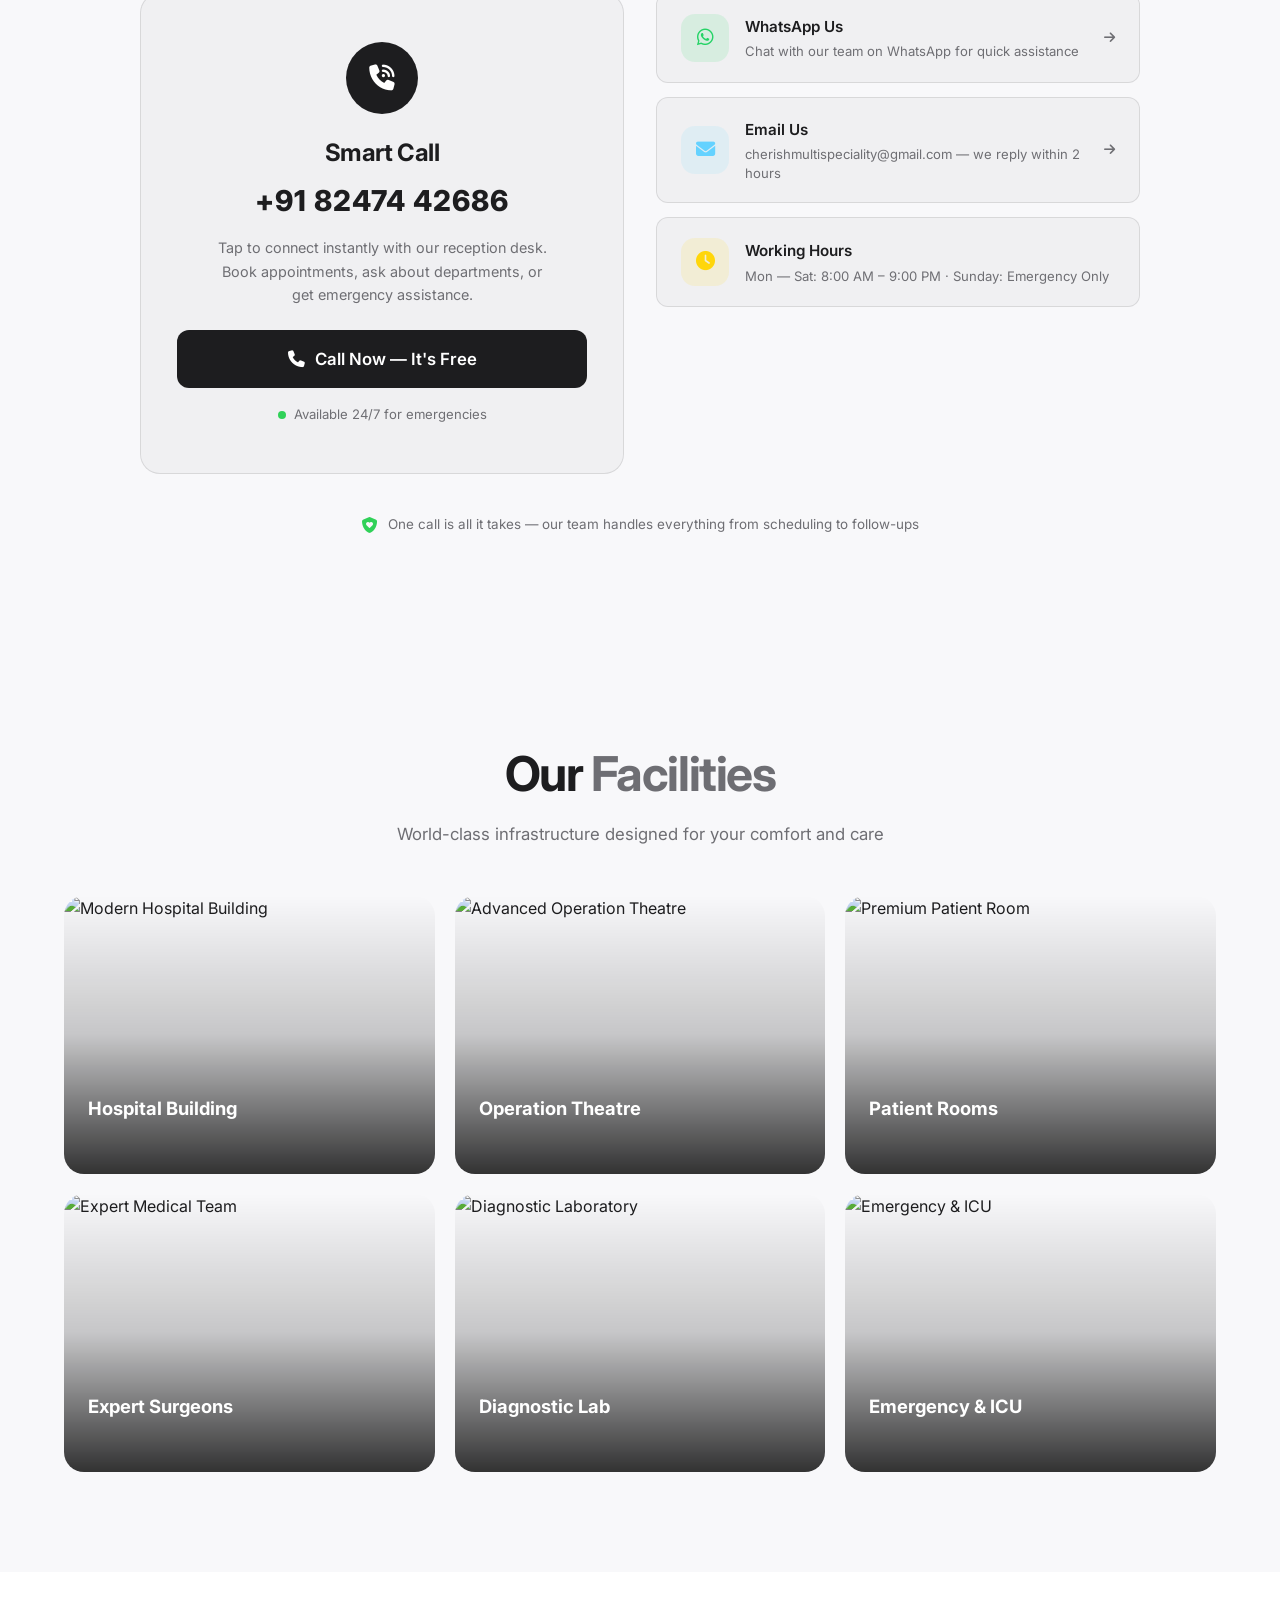
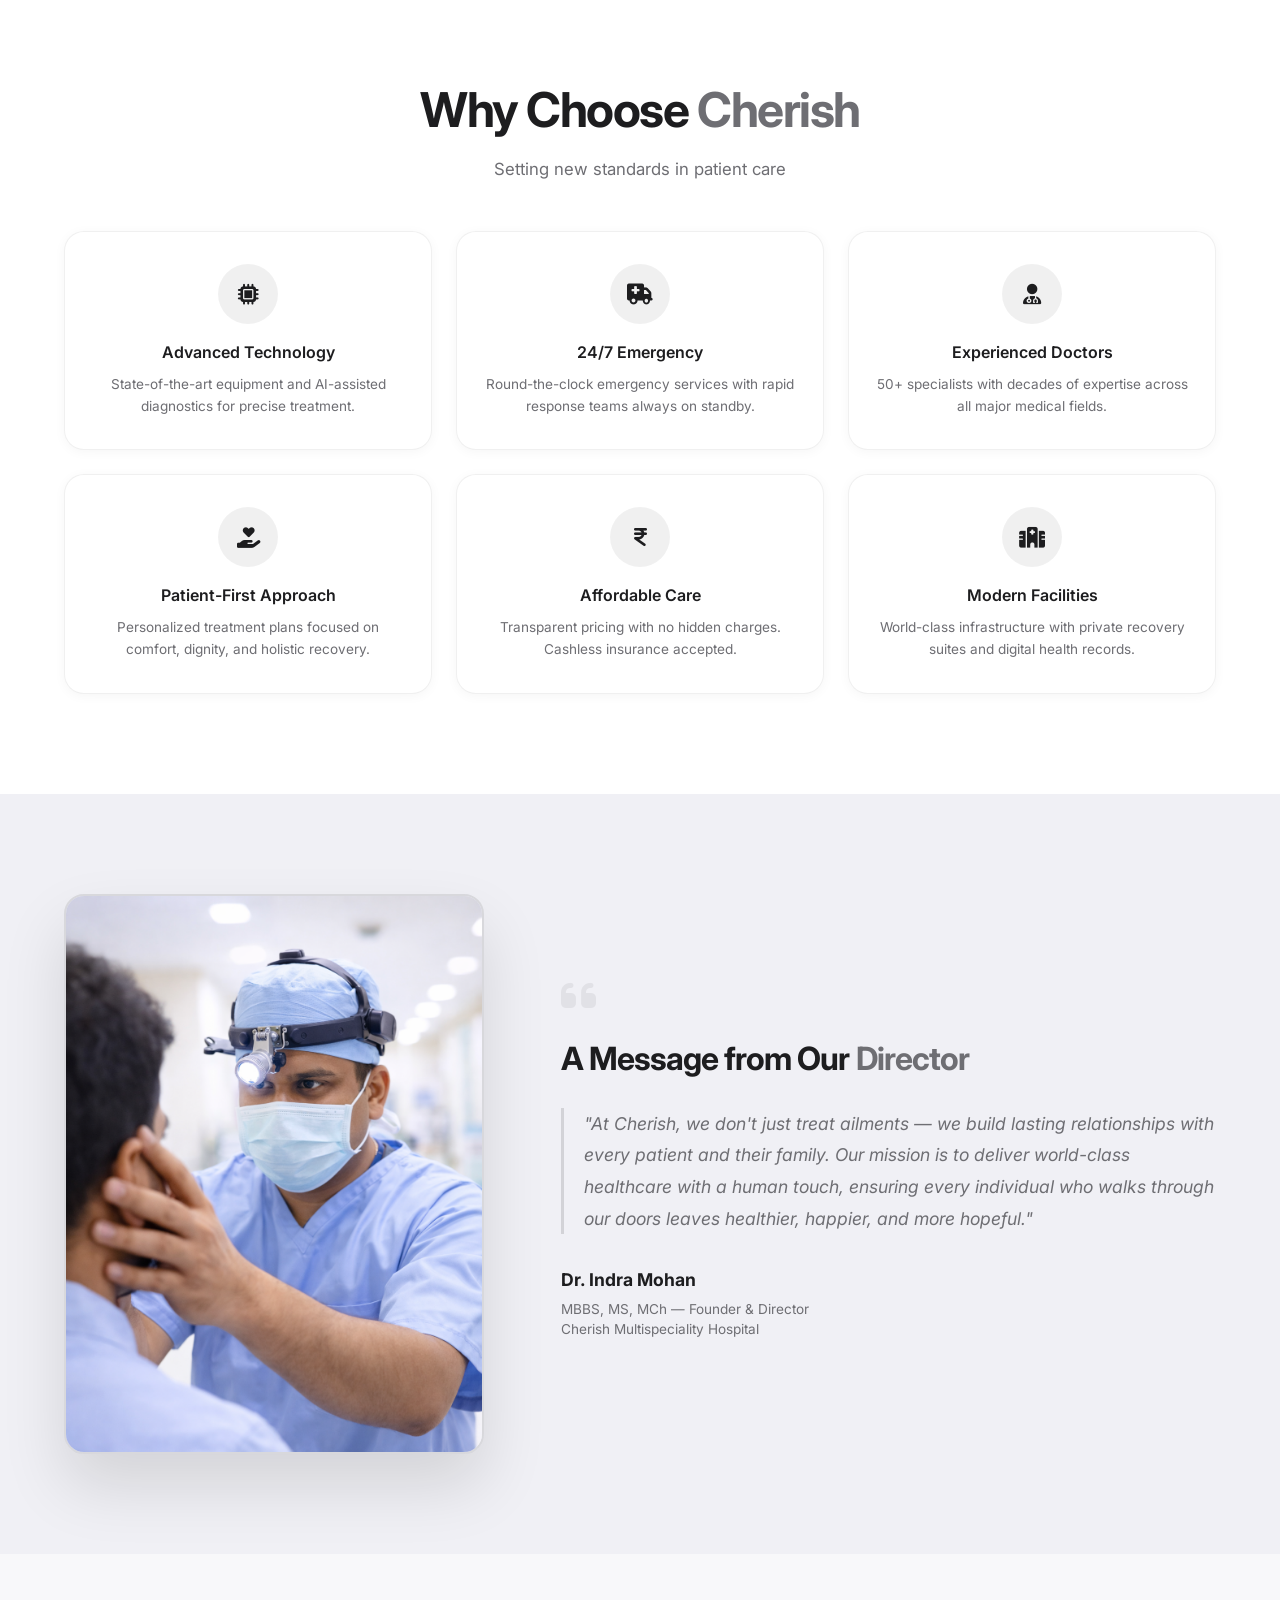
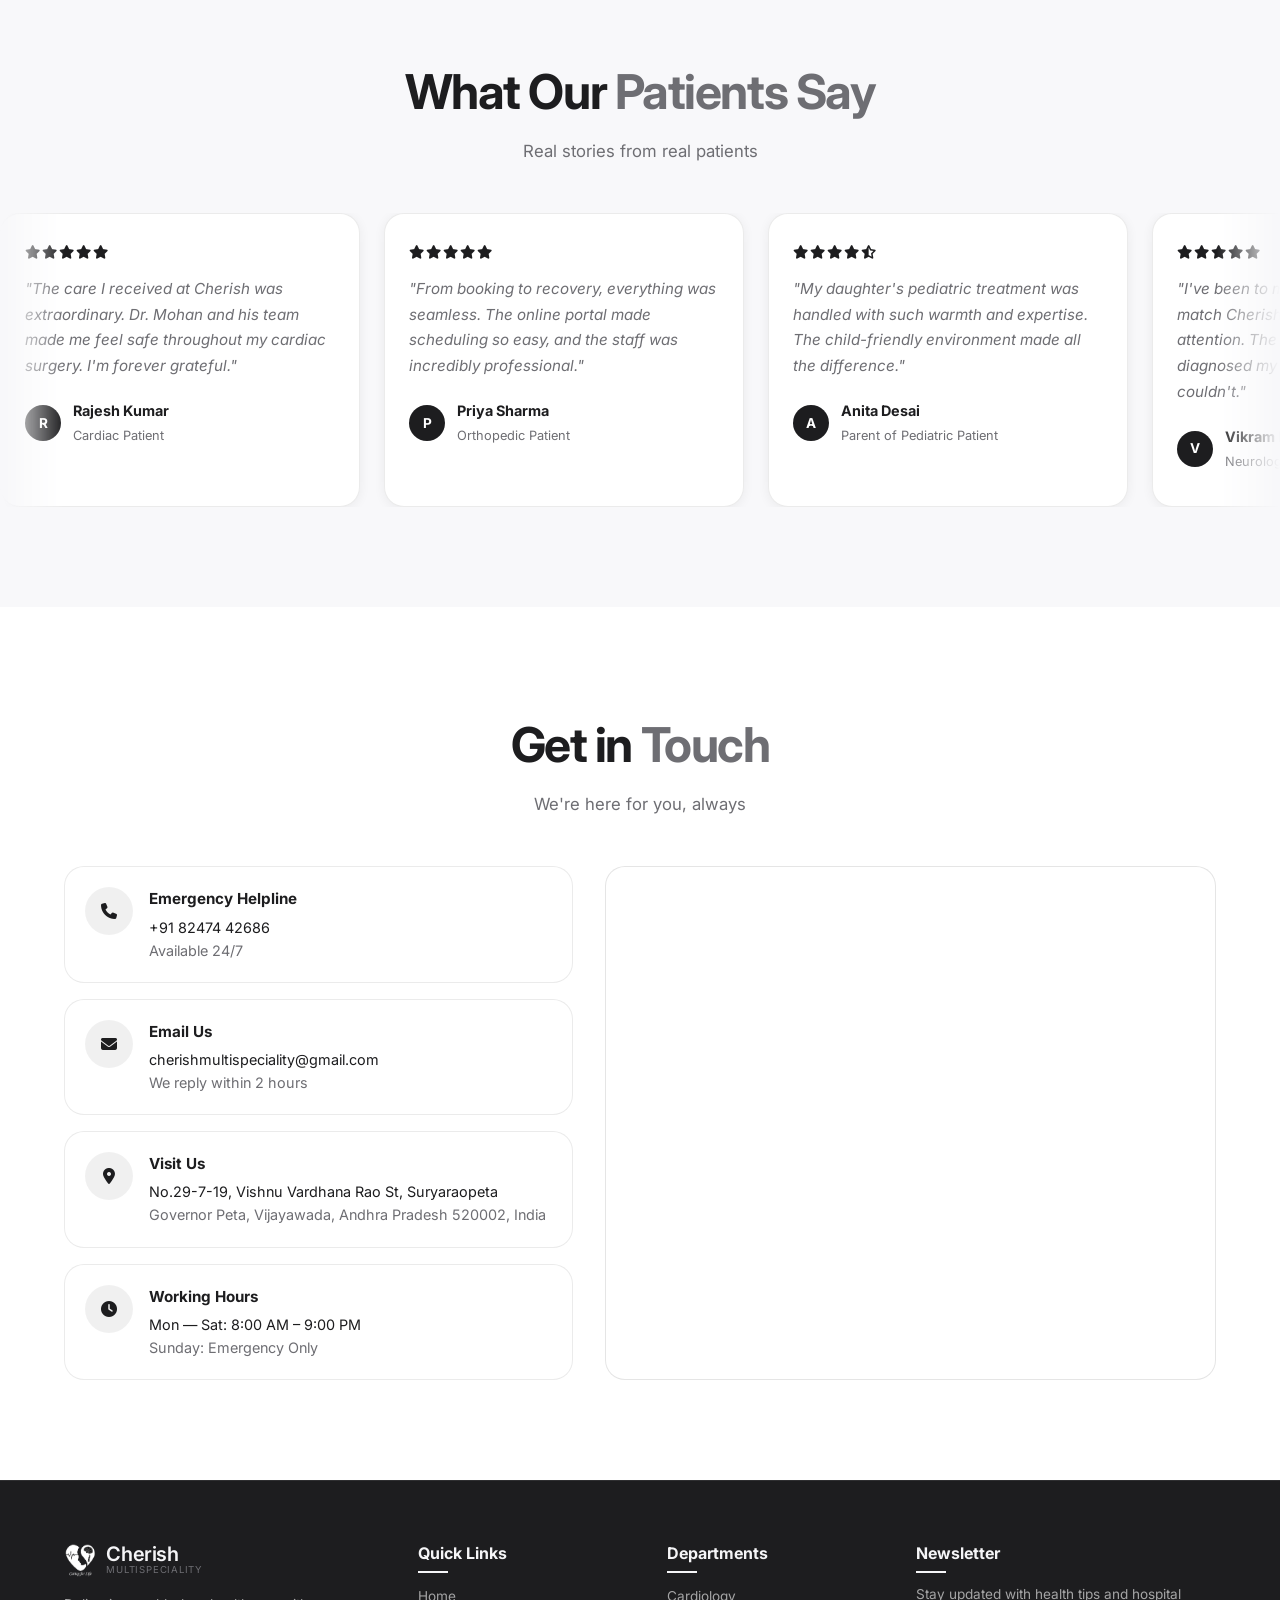
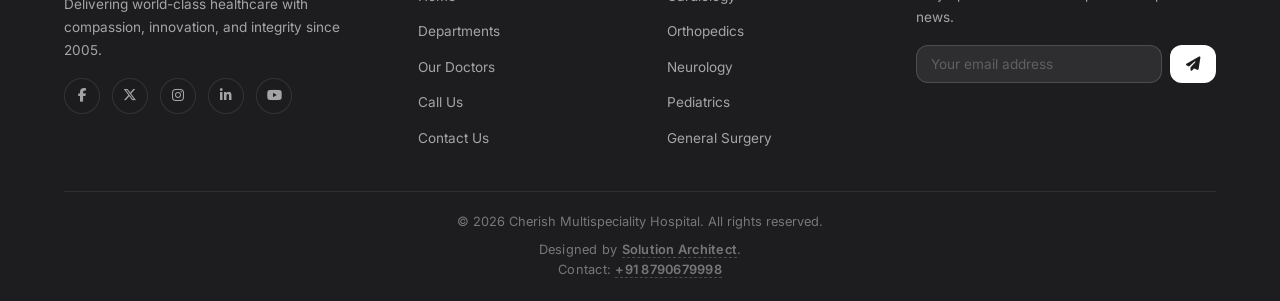
==== commit cfd9d74a: "Remove surgical metrics from director section and general surgery overview" ====
--- a/index.html
+++ b/index.html
@@ -316,20 +316,6 @@
                         <strong>Dr. Indra Mohan</strong>
                         <span>MBBS, MS, MCh — Founder & Director</span>
                         <span>Cherish Multispeciality Hospital</span>
-                    </div>
-                    <div class="director-stats">
-                        <div class="director-stat">
-                            <strong>20+</strong>
-                            <span>Years in Surgery</span>
-                        </div>
-                        <div class="director-stat">
-                            <strong>5000+</strong>
-                            <span>Surgeries Performed</span>
-                        </div>
-                        <div class="director-stat">
-                            <strong>100+</strong>
-                            <span>Research Papers</span>
-                        </div>
                     </div>
                 </div>
             </div>
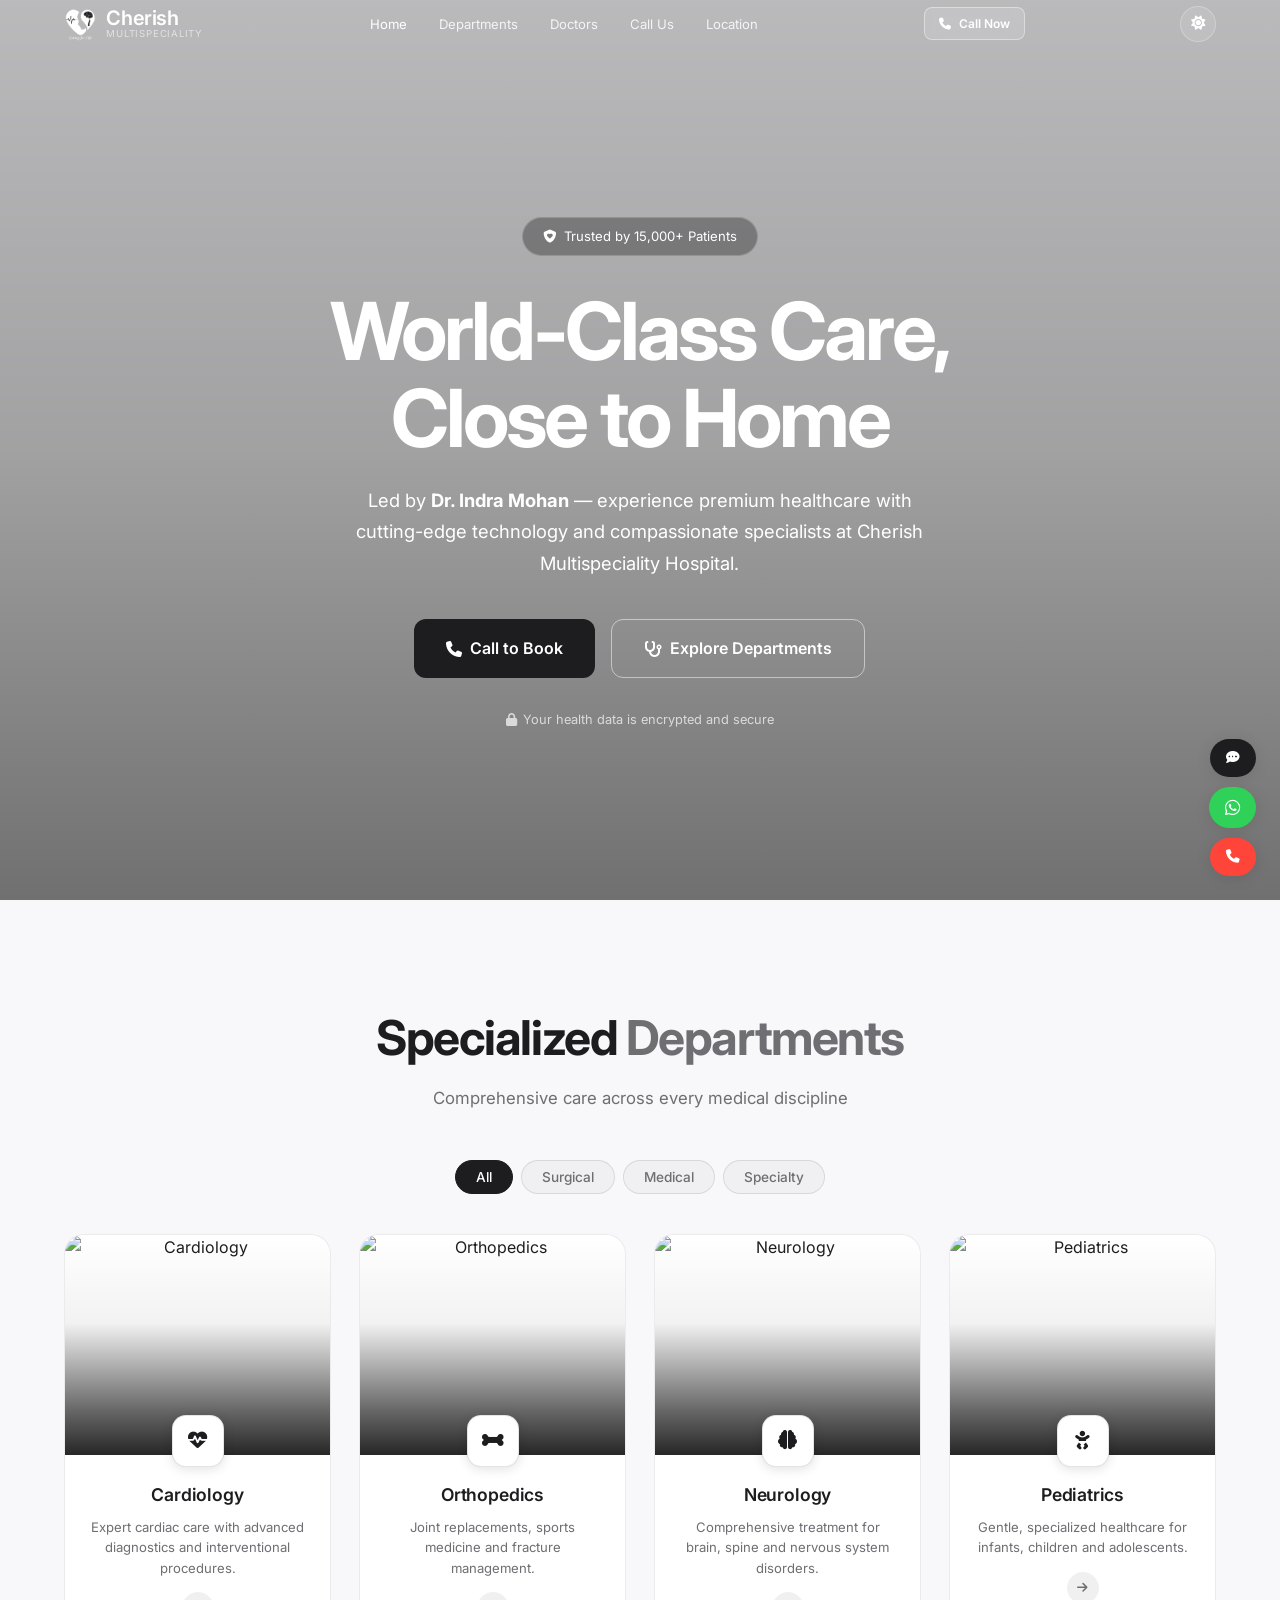
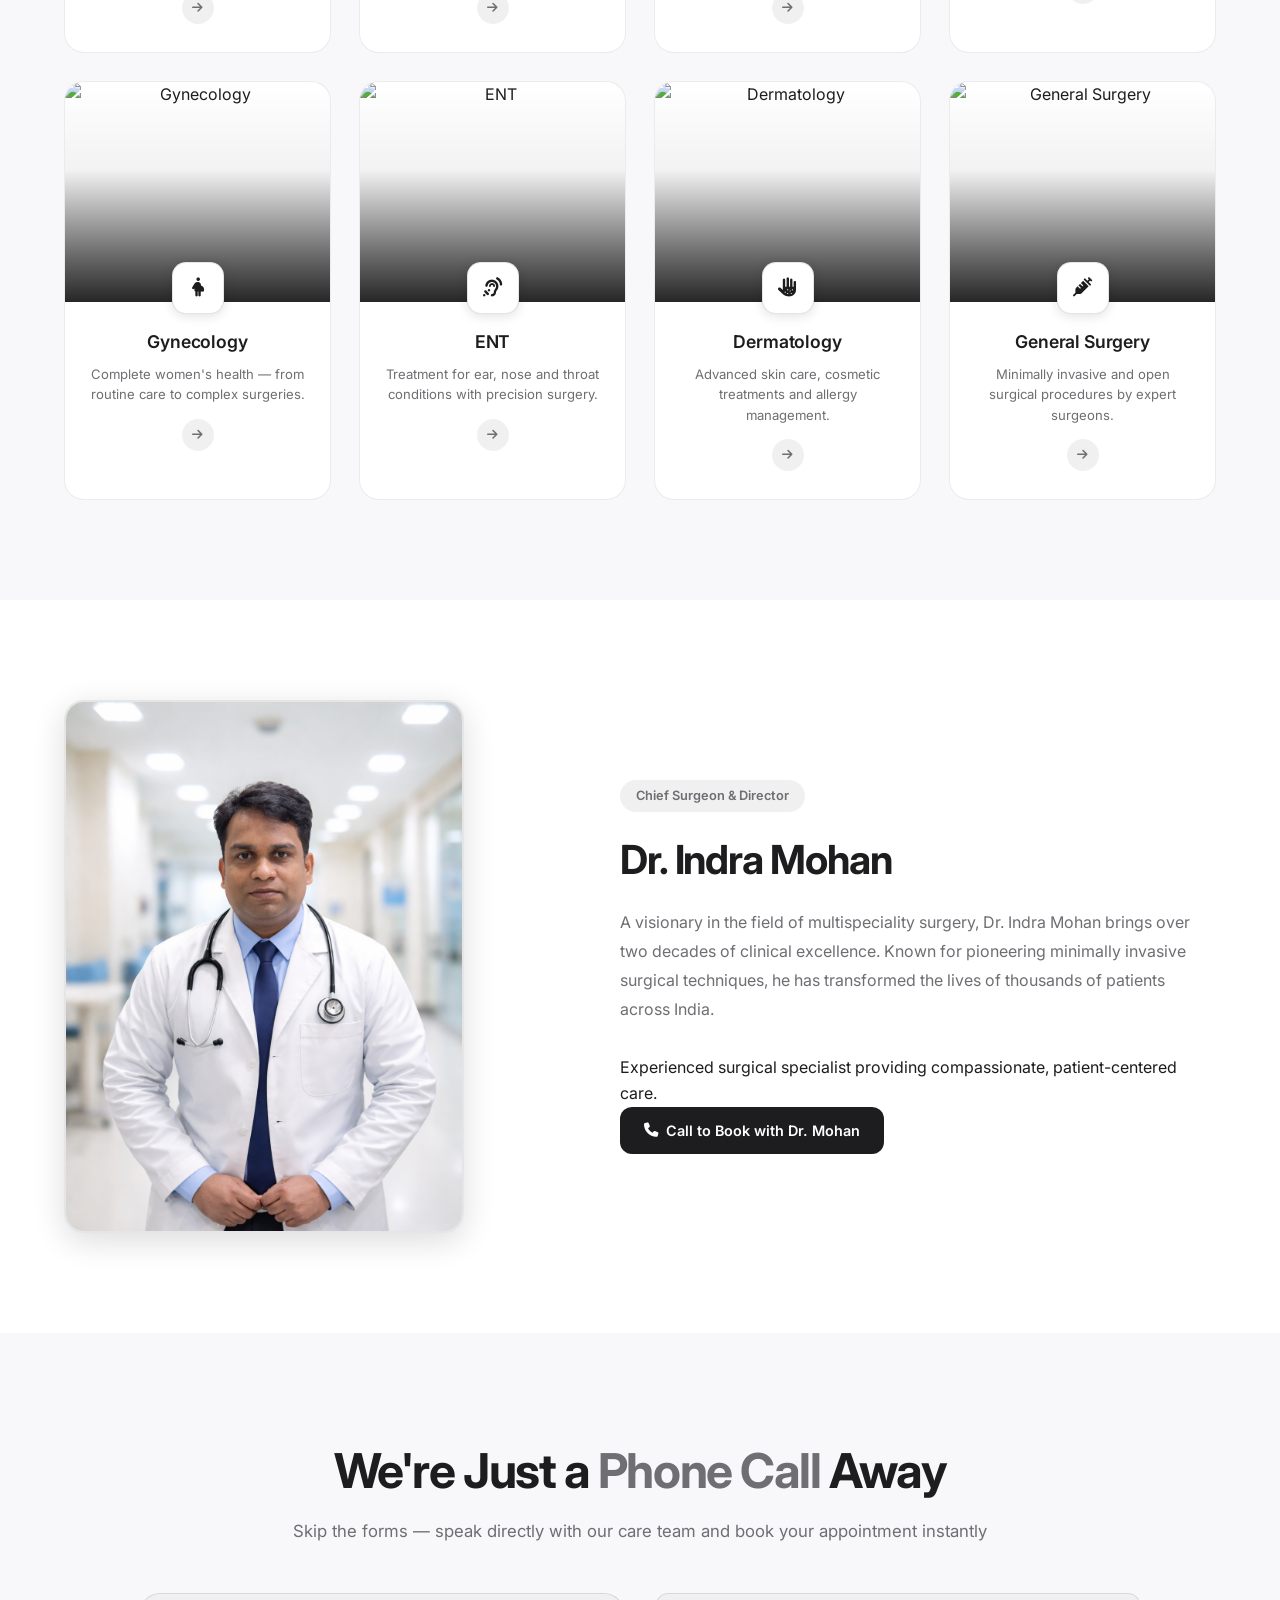
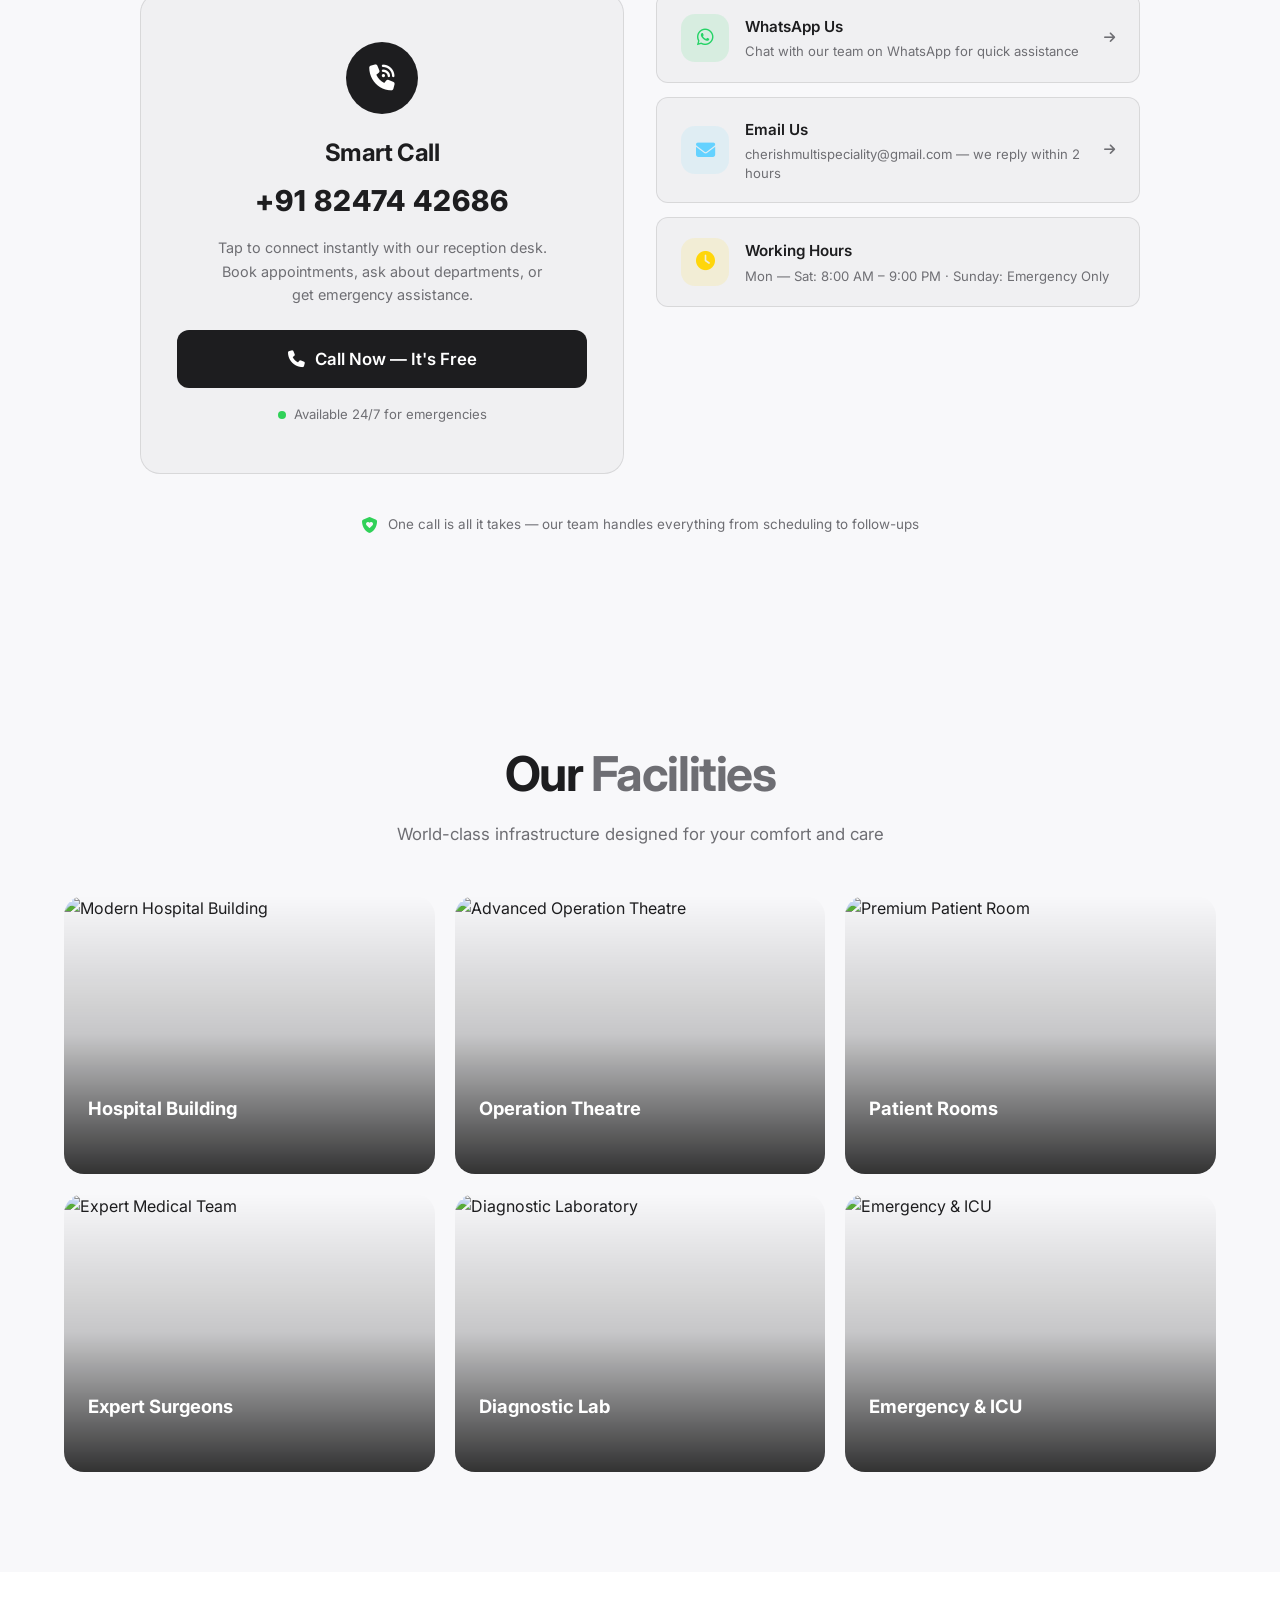
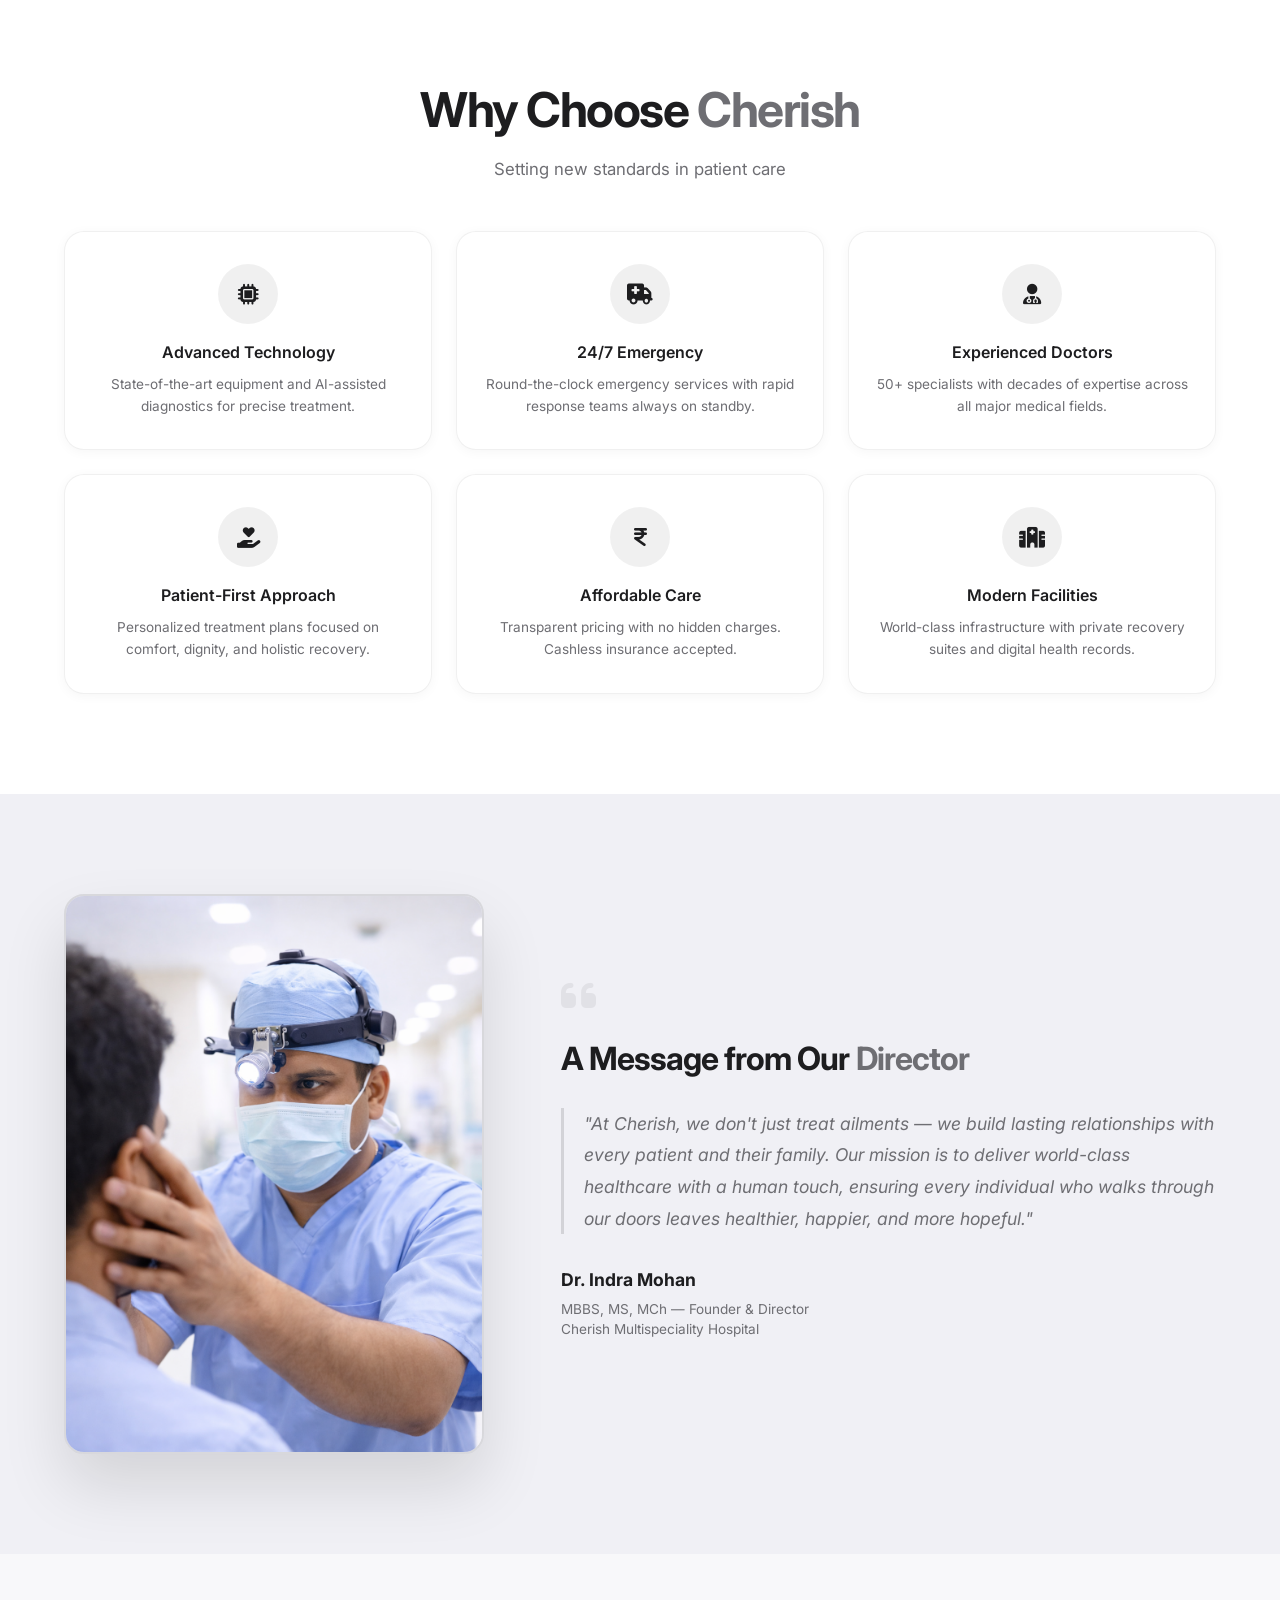
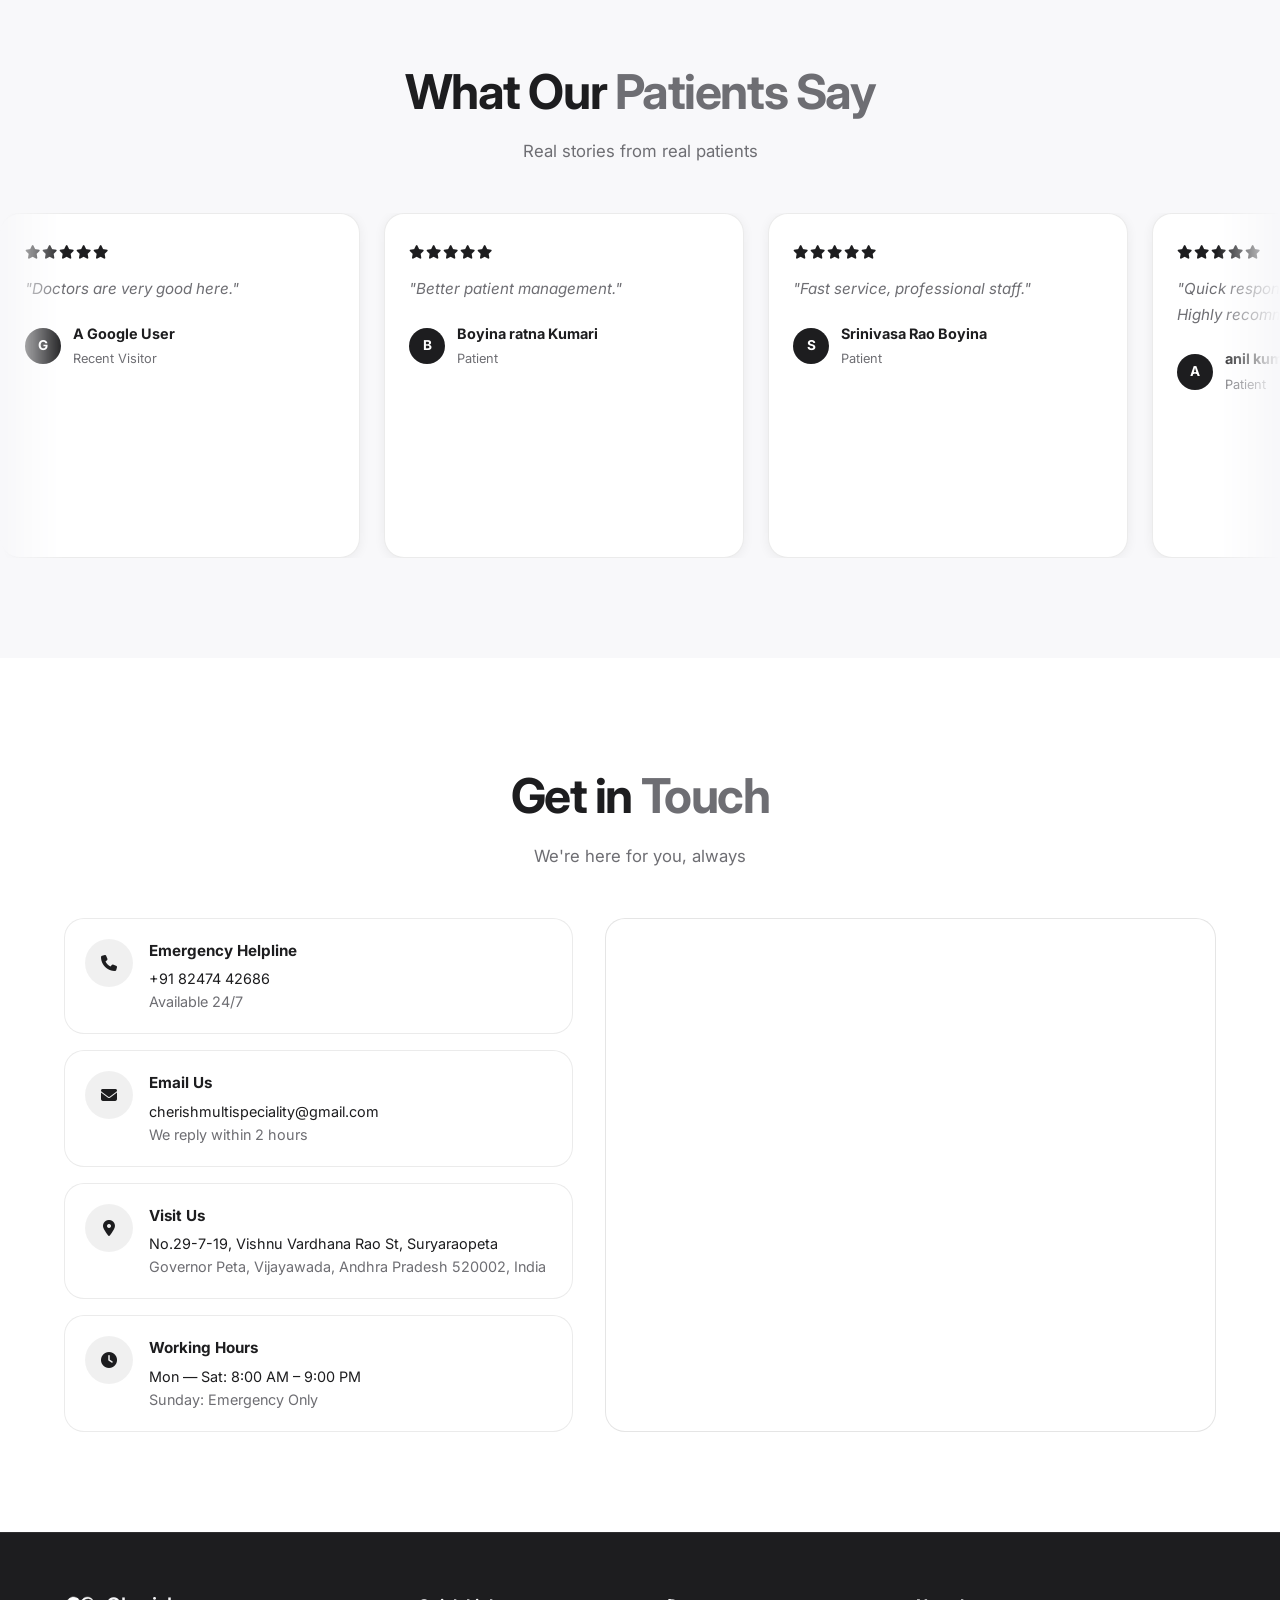
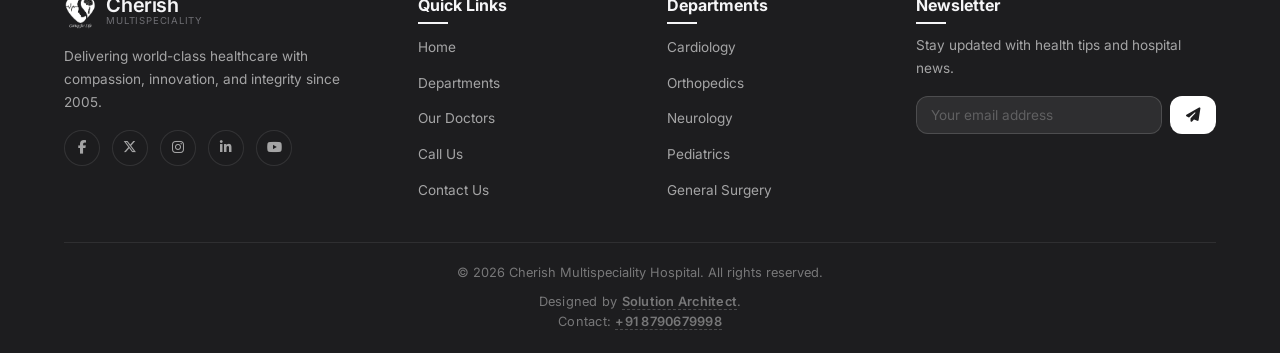
==== commit 4a0d2ceb: "Update testimonial section with latest Google review screenshots" ====
--- a/index.html
+++ b/index.html
@@ -332,69 +332,81 @@
         </div>
         <div class="marquee-wrapper">
             <div class="marquee-track">
-                <!-- Original cards -->
-                <div class="testimonial-card glass-card">
-                    <div class="testimonial-stars">
-                        <i class="fa-solid fa-star"></i><i class="fa-solid fa-star"></i><i class="fa-solid fa-star"></i><i class="fa-solid fa-star"></i><i class="fa-solid fa-star"></i>
-                    </div>
-                    <p class="testimonial-text">"The care I received at Cherish was extraordinary. Dr. Mohan and his team made me feel safe throughout my cardiac surgery. I'm forever grateful."</p>
-                    <div class="testimonial-author">
-                        <div class="avatar-circle">R</div>
-                        <div>
-                            <strong>Rajesh Kumar</strong>
-                            <span>Cardiac Patient</span>
-                        </div>
-                    </div>
-                </div>
-                <div class="testimonial-card glass-card">
-                    <div class="testimonial-stars">
-                        <i class="fa-solid fa-star"></i><i class="fa-solid fa-star"></i><i class="fa-solid fa-star"></i><i class="fa-solid fa-star"></i><i class="fa-solid fa-star"></i>
-                    </div>
-                    <p class="testimonial-text">"From booking to recovery, everything was seamless. The online portal made scheduling so easy, and the staff was incredibly professional."</p>
-                    <div class="testimonial-author">
-                        <div class="avatar-circle">P</div>
-                        <div>
-                            <strong>Priya Sharma</strong>
-                            <span>Orthopedic Patient</span>
-                        </div>
-                    </div>
-                </div>
-                <div class="testimonial-card glass-card">
-                    <div class="testimonial-stars">
-                        <i class="fa-solid fa-star"></i><i class="fa-solid fa-star"></i><i class="fa-solid fa-star"></i><i class="fa-solid fa-star"></i><i class="fa-solid fa-star-half-stroke"></i>
-                    </div>
-                    <p class="testimonial-text">"My daughter's pediatric treatment was handled with such warmth and expertise. The child-friendly environment made all the difference."</p>
+                <div class="testimonial-card glass-card">
+                    <div class="testimonial-stars">
+                        <i class="fa-solid fa-star"></i><i class="fa-solid fa-star"></i><i class="fa-solid fa-star"></i><i class="fa-solid fa-star"></i><i class="fa-solid fa-star"></i>
+                    </div>
+                    <p class="testimonial-text">"Doctors are very good here."</p>
+                    <div class="testimonial-author">
+                        <div class="avatar-circle">G</div>
+                        <div>
+                            <strong>A Google User</strong>
+                            <span>Recent Visitor</span>
+                        </div>
+                    </div>
+                </div>
+                <div class="testimonial-card glass-card">
+                    <div class="testimonial-stars">
+                        <i class="fa-solid fa-star"></i><i class="fa-solid fa-star"></i><i class="fa-solid fa-star"></i><i class="fa-solid fa-star"></i><i class="fa-solid fa-star"></i>
+                    </div>
+                    <p class="testimonial-text">"Better patient management."</p>
+                    <div class="testimonial-author">
+                        <div class="avatar-circle">B</div>
+                        <div>
+                            <strong>Boyina ratna Kumari</strong>
+                            <span>Patient</span>
+                        </div>
+                    </div>
+                </div>
+                <div class="testimonial-card glass-card">
+                    <div class="testimonial-stars">
+                        <i class="fa-solid fa-star"></i><i class="fa-solid fa-star"></i><i class="fa-solid fa-star"></i><i class="fa-solid fa-star"></i><i class="fa-solid fa-star"></i>
+                    </div>
+                    <p class="testimonial-text">"Fast service, professional staff."</p>
+                    <div class="testimonial-author">
+                        <div class="avatar-circle">S</div>
+                        <div>
+                            <strong>Srinivasa Rao Boyina</strong>
+                            <span>Patient</span>
+                        </div>
+                    </div>
+                </div>
+                <div class="testimonial-card glass-card">
+                    <div class="testimonial-stars">
+                        <i class="fa-solid fa-star"></i><i class="fa-solid fa-star"></i><i class="fa-solid fa-star"></i><i class="fa-solid fa-star"></i><i class="fa-solid fa-star"></i>
+                    </div>
+                    <p class="testimonial-text">"Quick response in emergency situations. Highly recommended."</p>
                     <div class="testimonial-author">
                         <div class="avatar-circle">A</div>
                         <div>
-                            <strong>Anita Desai</strong>
-                            <span>Parent of Pediatric Patient</span>
-                        </div>
-                    </div>
-                </div>
-                <div class="testimonial-card glass-card">
-                    <div class="testimonial-stars">
-                        <i class="fa-solid fa-star"></i><i class="fa-solid fa-star"></i><i class="fa-solid fa-star"></i><i class="fa-solid fa-star"></i><i class="fa-solid fa-star"></i>
-                    </div>
-                    <p class="testimonial-text">"I've been to many hospitals, but none match Cherish's level of personal attention. The neurology department diagnosed my condition when others couldn't."</p>
-                    <div class="testimonial-author">
-                        <div class="avatar-circle">V</div>
-                        <div>
-                            <strong>Vikram Patel</strong>
-                            <span>Neurology Patient</span>
-                        </div>
-                    </div>
-                </div>
-                <div class="testimonial-card glass-card">
-                    <div class="testimonial-stars">
-                        <i class="fa-solid fa-star"></i><i class="fa-solid fa-star"></i><i class="fa-solid fa-star"></i><i class="fa-solid fa-star"></i><i class="fa-solid fa-star"></i>
-                    </div>
-                    <p class="testimonial-text">"The dermatology department transformed my skin health. Affordable, advanced treatments with visible results within weeks. Highly recommended!"</p>
+                            <strong>anil kumar</strong>
+                            <span>Patient</span>
+                        </div>
+                    </div>
+                </div>
+                <div class="testimonial-card glass-card">
+                    <div class="testimonial-stars">
+                        <i class="fa-solid fa-star"></i><i class="fa-solid fa-star"></i><i class="fa-solid fa-star"></i><i class="fa-solid fa-star"></i><i class="fa-solid fa-star"></i>
+                    </div>
+                    <p class="testimonial-text">"Good service, friendly staff, and clean hospital. Highly recommended 👍"</p>
                     <div class="testimonial-author">
                         <div class="avatar-circle">S</div>
                         <div>
-                            <strong>Sunita Rao</strong>
-                            <span>Dermatology Patient</span>
+                            <strong>Sunitha V</strong>
+                            <span>Patient</span>
+                        </div>
+                    </div>
+                </div>
+                <div class="testimonial-card glass-card">
+                    <div class="testimonial-stars">
+                        <i class="fa-solid fa-star"></i><i class="fa-solid fa-star"></i><i class="fa-solid fa-star"></i><i class="fa-solid fa-star"></i><i class="fa-solid fa-star"></i>
+                    </div>
+                    <p class="testimonial-text">"I had a wonderful experience at Cherish Multispeciality Hospital. The doctors were highly professional, attentive, and took the time to clearly explain every step of the treatment. The nursing staff was incredibly caring and responsive, making me feel comfortable throughout my stay."</p>
+                    <div class="testimonial-author">
+                        <div class="avatar-circle">B</div>
+                        <div>
+                            <strong>Bhanu Pratap Kondapalli</strong>
+                            <span>Patient</span>
                         </div>
                     </div>
                 </div>
@@ -403,64 +415,77 @@
                     <div class="testimonial-stars">
                         <i class="fa-solid fa-star"></i><i class="fa-solid fa-star"></i><i class="fa-solid fa-star"></i><i class="fa-solid fa-star"></i><i class="fa-solid fa-star"></i>
                     </div>
-                    <p class="testimonial-text">"The care I received at Cherish was extraordinary. Dr. Mohan and his team made me feel safe throughout my cardiac surgery. I'm forever grateful."</p>
-                    <div class="testimonial-author">
-                        <div class="avatar-circle">R</div>
-                        <div>
-                            <strong>Rajesh Kumar</strong>
-                            <span>Cardiac Patient</span>
-                        </div>
-                    </div>
-                </div>
-                <div class="testimonial-card glass-card">
-                    <div class="testimonial-stars">
-                        <i class="fa-solid fa-star"></i><i class="fa-solid fa-star"></i><i class="fa-solid fa-star"></i><i class="fa-solid fa-star"></i><i class="fa-solid fa-star"></i>
-                    </div>
-                    <p class="testimonial-text">"From booking to recovery, everything was seamless. The online portal made scheduling so easy, and the staff was incredibly professional."</p>
-                    <div class="testimonial-author">
-                        <div class="avatar-circle">P</div>
-                        <div>
-                            <strong>Priya Sharma</strong>
-                            <span>Orthopedic Patient</span>
-                        </div>
-                    </div>
-                </div>
-                <div class="testimonial-card glass-card">
-                    <div class="testimonial-stars">
-                        <i class="fa-solid fa-star"></i><i class="fa-solid fa-star"></i><i class="fa-solid fa-star"></i><i class="fa-solid fa-star"></i><i class="fa-solid fa-star-half-stroke"></i>
-                    </div>
-                    <p class="testimonial-text">"My daughter's pediatric treatment was handled with such warmth and expertise. The child-friendly environment made all the difference."</p>
+                    <p class="testimonial-text">"Doctors are very good here."</p>
+                    <div class="testimonial-author">
+                        <div class="avatar-circle">G</div>
+                        <div>
+                            <strong>A Google User</strong>
+                            <span>Recent Visitor</span>
+                        </div>
+                    </div>
+                </div>
+                <div class="testimonial-card glass-card">
+                    <div class="testimonial-stars">
+                        <i class="fa-solid fa-star"></i><i class="fa-solid fa-star"></i><i class="fa-solid fa-star"></i><i class="fa-solid fa-star"></i><i class="fa-solid fa-star"></i>
+                    </div>
+                    <p class="testimonial-text">"Better patient management."</p>
+                    <div class="testimonial-author">
+                        <div class="avatar-circle">B</div>
+                        <div>
+                            <strong>Boyina ratna Kumari</strong>
+                            <span>Patient</span>
+                        </div>
+                    </div>
+                </div>
+                <div class="testimonial-card glass-card">
+                    <div class="testimonial-stars">
+                        <i class="fa-solid fa-star"></i><i class="fa-solid fa-star"></i><i class="fa-solid fa-star"></i><i class="fa-solid fa-star"></i><i class="fa-solid fa-star"></i>
+                    </div>
+                    <p class="testimonial-text">"Fast service, professional staff."</p>
+                    <div class="testimonial-author">
+                        <div class="avatar-circle">S</div>
+                        <div>
+                            <strong>Srinivasa Rao Boyina</strong>
+                            <span>Patient</span>
+                        </div>
+                    </div>
+                </div>
+                <div class="testimonial-card glass-card">
+                    <div class="testimonial-stars">
+                        <i class="fa-solid fa-star"></i><i class="fa-solid fa-star"></i><i class="fa-solid fa-star"></i><i class="fa-solid fa-star"></i><i class="fa-solid fa-star"></i>
+                    </div>
+                    <p class="testimonial-text">"Quick response in emergency situations. Highly recommended."</p>
                     <div class="testimonial-author">
                         <div class="avatar-circle">A</div>
                         <div>
-                            <strong>Anita Desai</strong>
-                            <span>Parent of Pediatric Patient</span>
-                        </div>
-                    </div>
-                </div>
-                <div class="testimonial-card glass-card">
-                    <div class="testimonial-stars">
-                        <i class="fa-solid fa-star"></i><i class="fa-solid fa-star"></i><i class="fa-solid fa-star"></i><i class="fa-solid fa-star"></i><i class="fa-solid fa-star"></i>
-                    </div>
-                    <p class="testimonial-text">"I've been to many hospitals, but none match Cherish's level of personal attention. The neurology department diagnosed my condition when others couldn't."</p>
-                    <div class="testimonial-author">
-                        <div class="avatar-circle">V</div>
-                        <div>
-                            <strong>Vikram Patel</strong>
-                            <span>Neurology Patient</span>
-                        </div>
-                    </div>
-                </div>
-                <div class="testimonial-card glass-card">
-                    <div class="testimonial-stars">
-                        <i class="fa-solid fa-star"></i><i class="fa-solid fa-star"></i><i class="fa-solid fa-star"></i><i class="fa-solid fa-star"></i><i class="fa-solid fa-star"></i>
-                    </div>
-                    <p class="testimonial-text">"The dermatology department transformed my skin health. Affordable, advanced treatments with visible results within weeks. Highly recommended!"</p>
+                            <strong>anil kumar</strong>
+                            <span>Patient</span>
+                        </div>
+                    </div>
+                </div>
+                <div class="testimonial-card glass-card">
+                    <div class="testimonial-stars">
+                        <i class="fa-solid fa-star"></i><i class="fa-solid fa-star"></i><i class="fa-solid fa-star"></i><i class="fa-solid fa-star"></i><i class="fa-solid fa-star"></i>
+                    </div>
+                    <p class="testimonial-text">"Good service, friendly staff, and clean hospital. Highly recommended 👍"</p>
                     <div class="testimonial-author">
                         <div class="avatar-circle">S</div>
                         <div>
-                            <strong>Sunita Rao</strong>
-                            <span>Dermatology Patient</span>
+                            <strong>Sunitha V</strong>
+                            <span>Patient</span>
+                        </div>
+                    </div>
+                </div>
+                <div class="testimonial-card glass-card">
+                    <div class="testimonial-stars">
+                        <i class="fa-solid fa-star"></i><i class="fa-solid fa-star"></i><i class="fa-solid fa-star"></i><i class="fa-solid fa-star"></i><i class="fa-solid fa-star"></i>
+                    </div>
+                    <p class="testimonial-text">"I had a wonderful experience at Cherish Multispeciality Hospital. The doctors were highly professional, attentive, and took the time to clearly explain every step of the treatment. The nursing staff was incredibly caring and responsive, making me feel comfortable throughout my stay."</p>
+                    <div class="testimonial-author">
+                        <div class="avatar-circle">B</div>
+                        <div>
+                            <strong>Bhanu Pratap Kondapalli</strong>
+                            <span>Patient</span>
                         </div>
                     </div>
                 </div>
